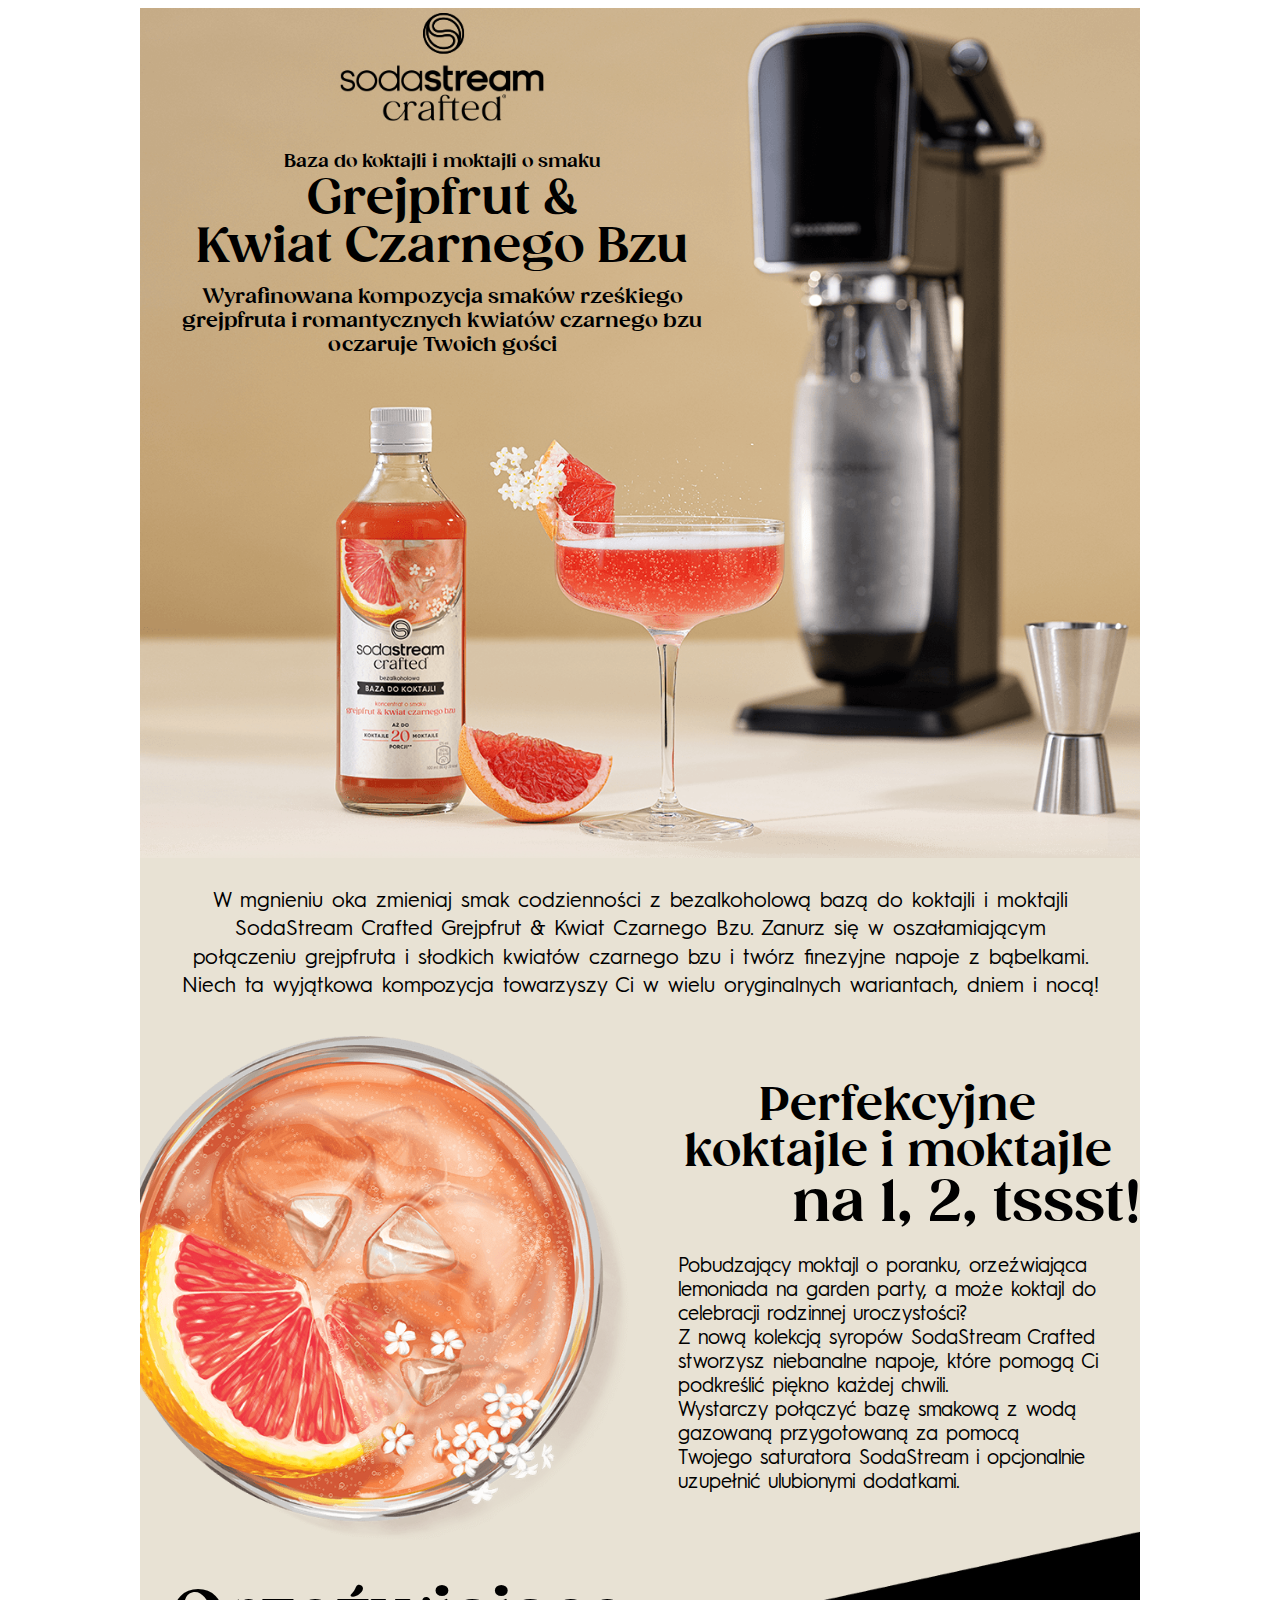
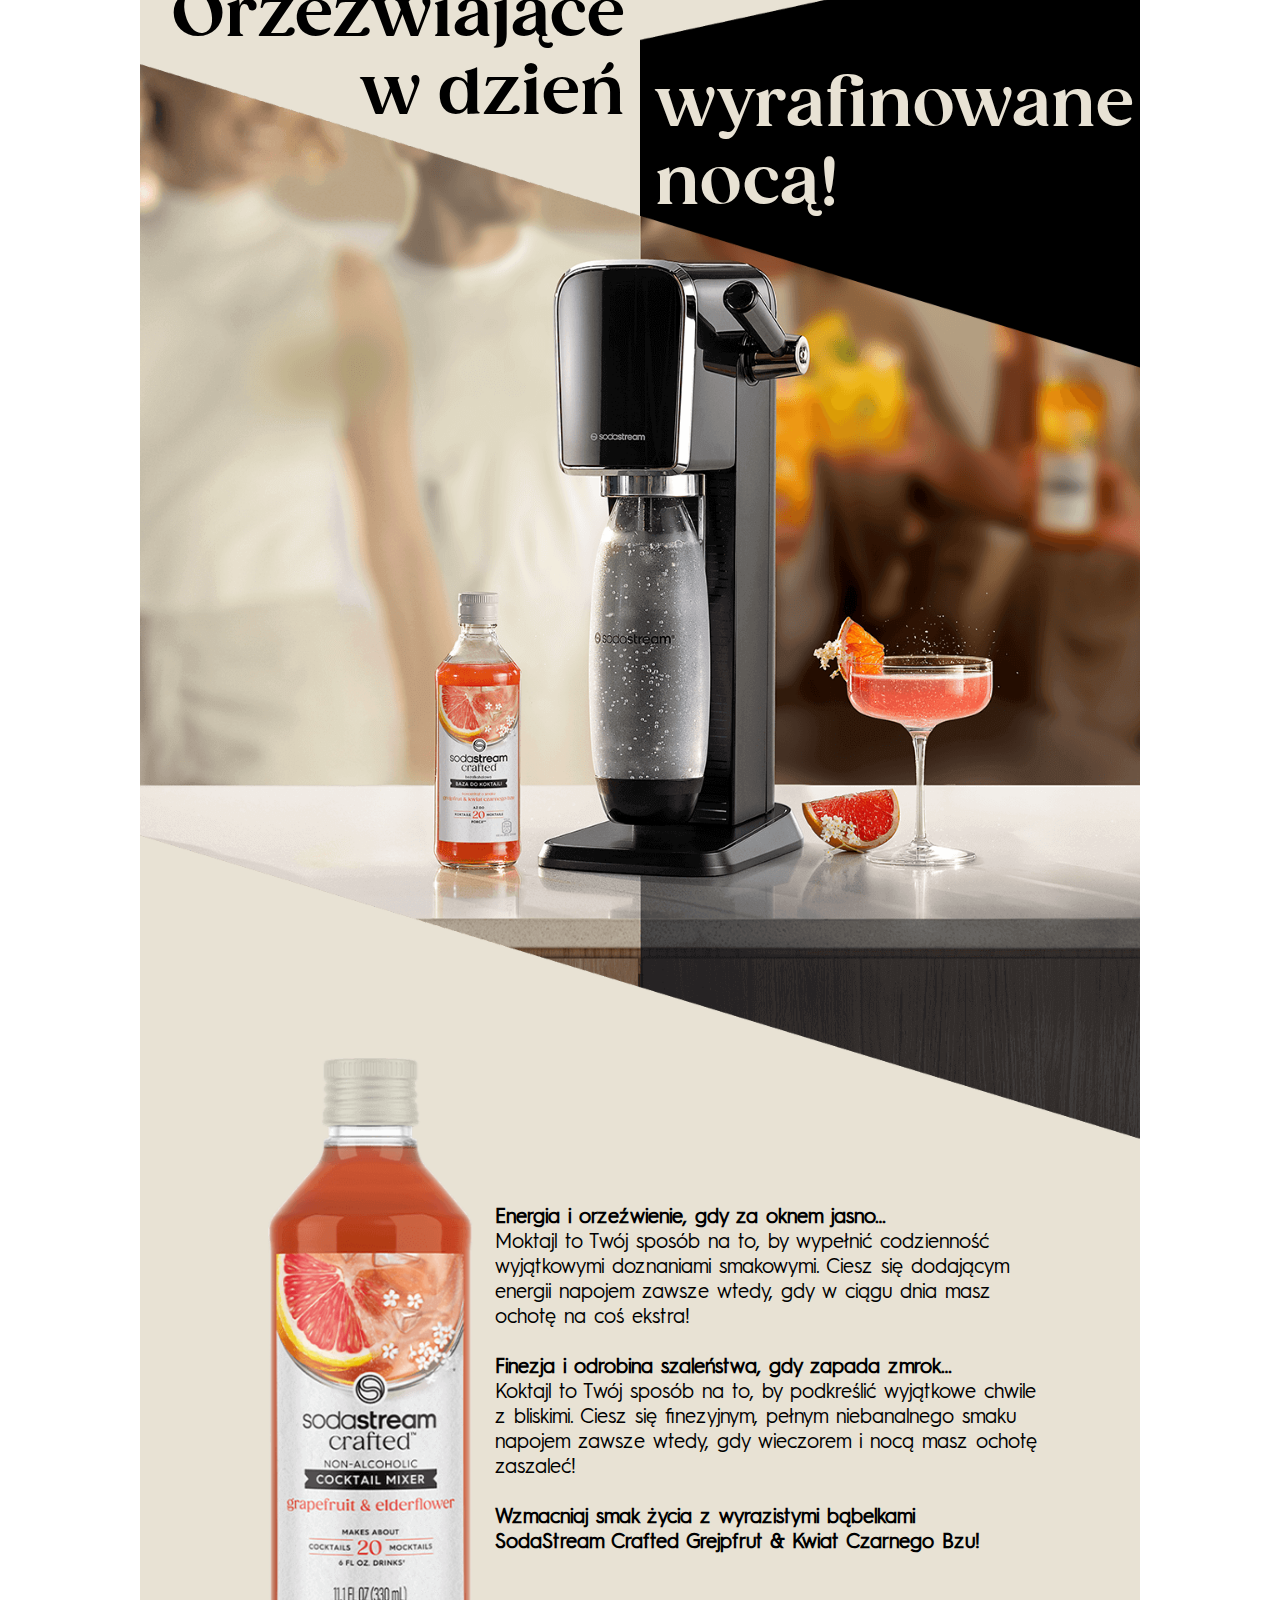
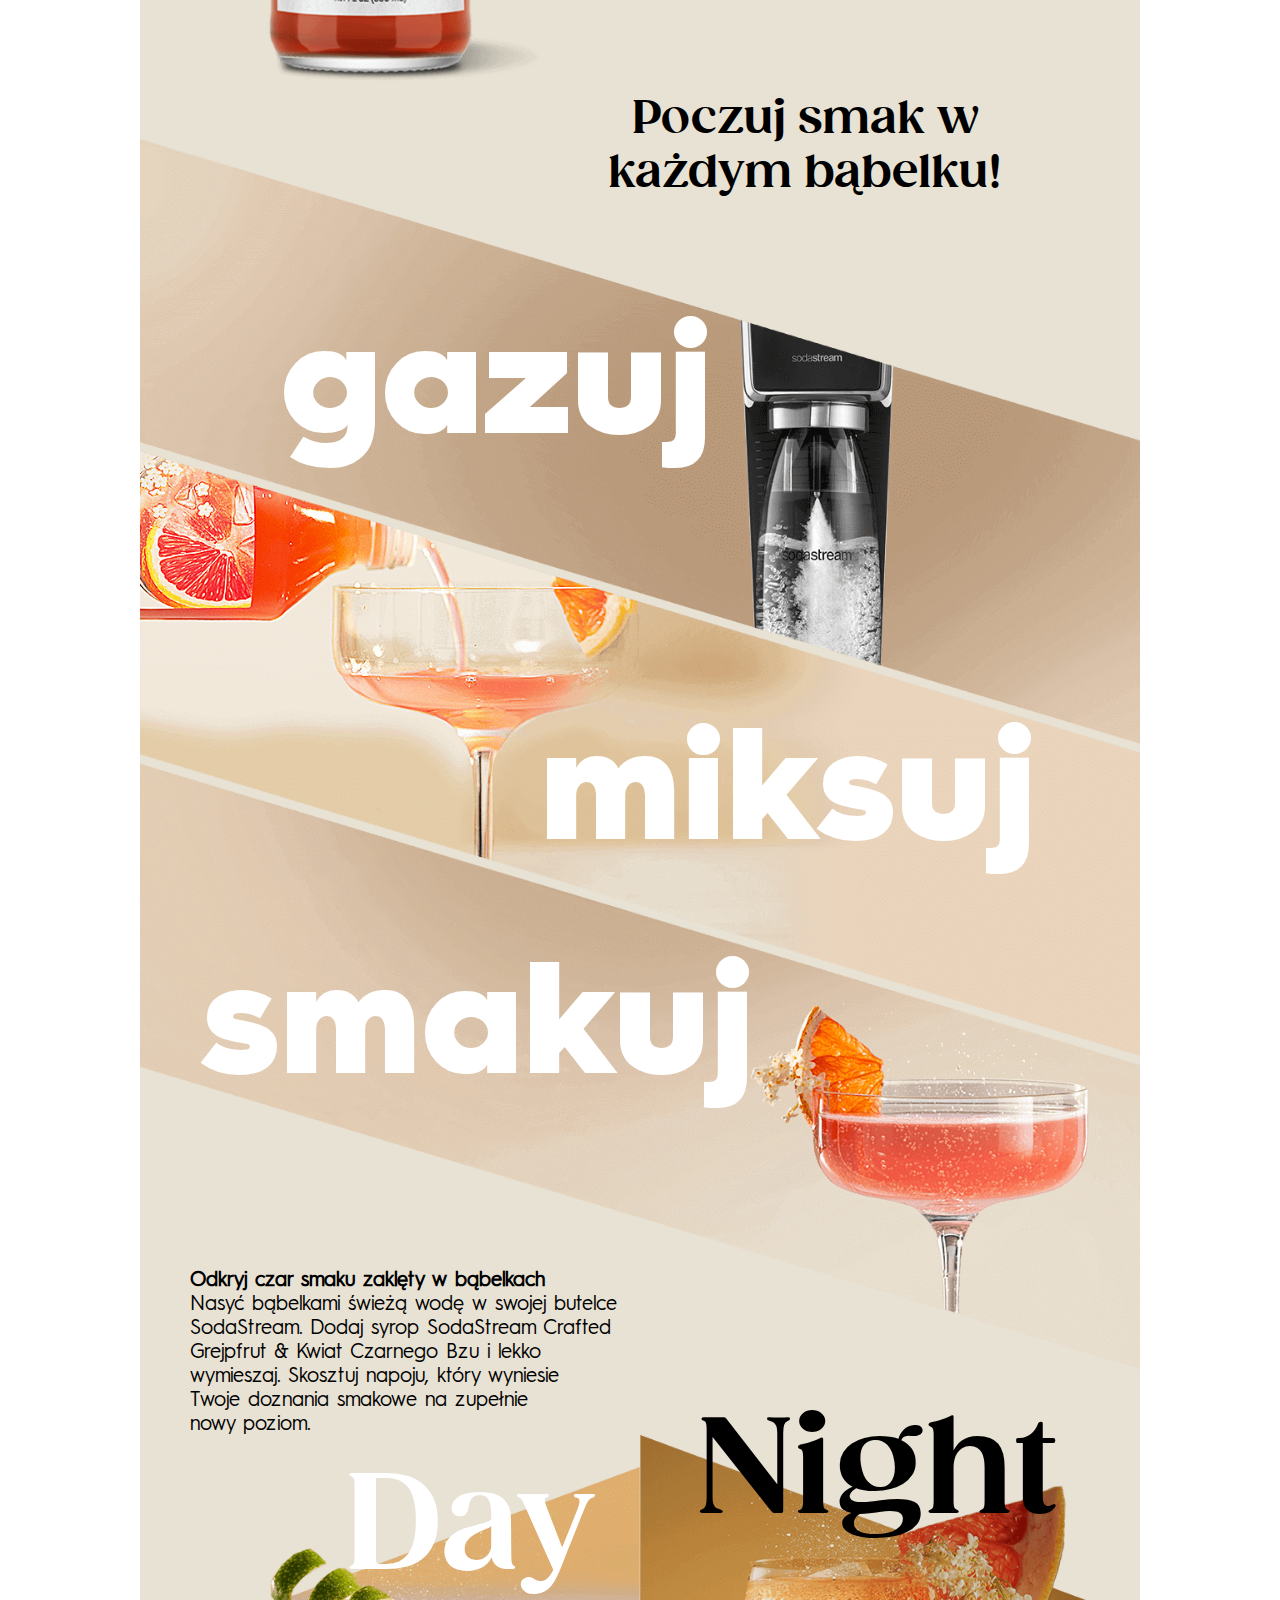
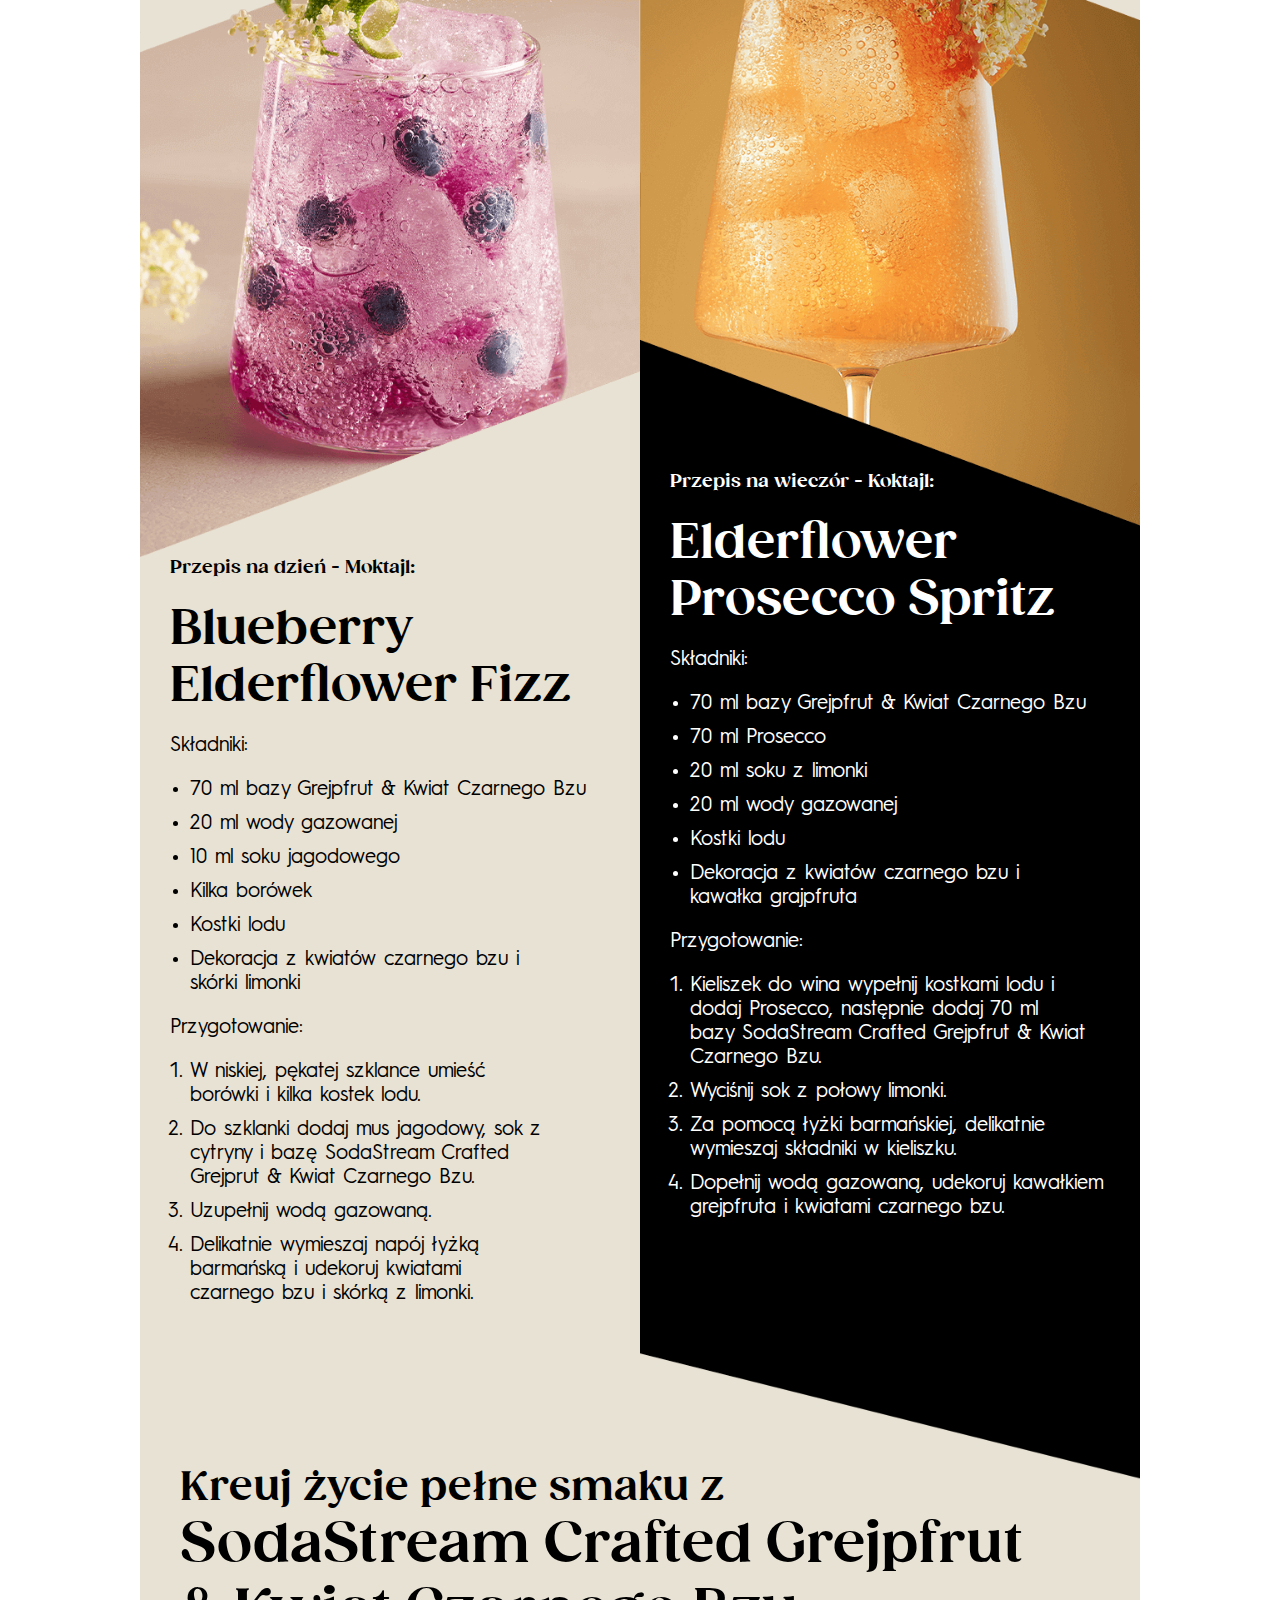
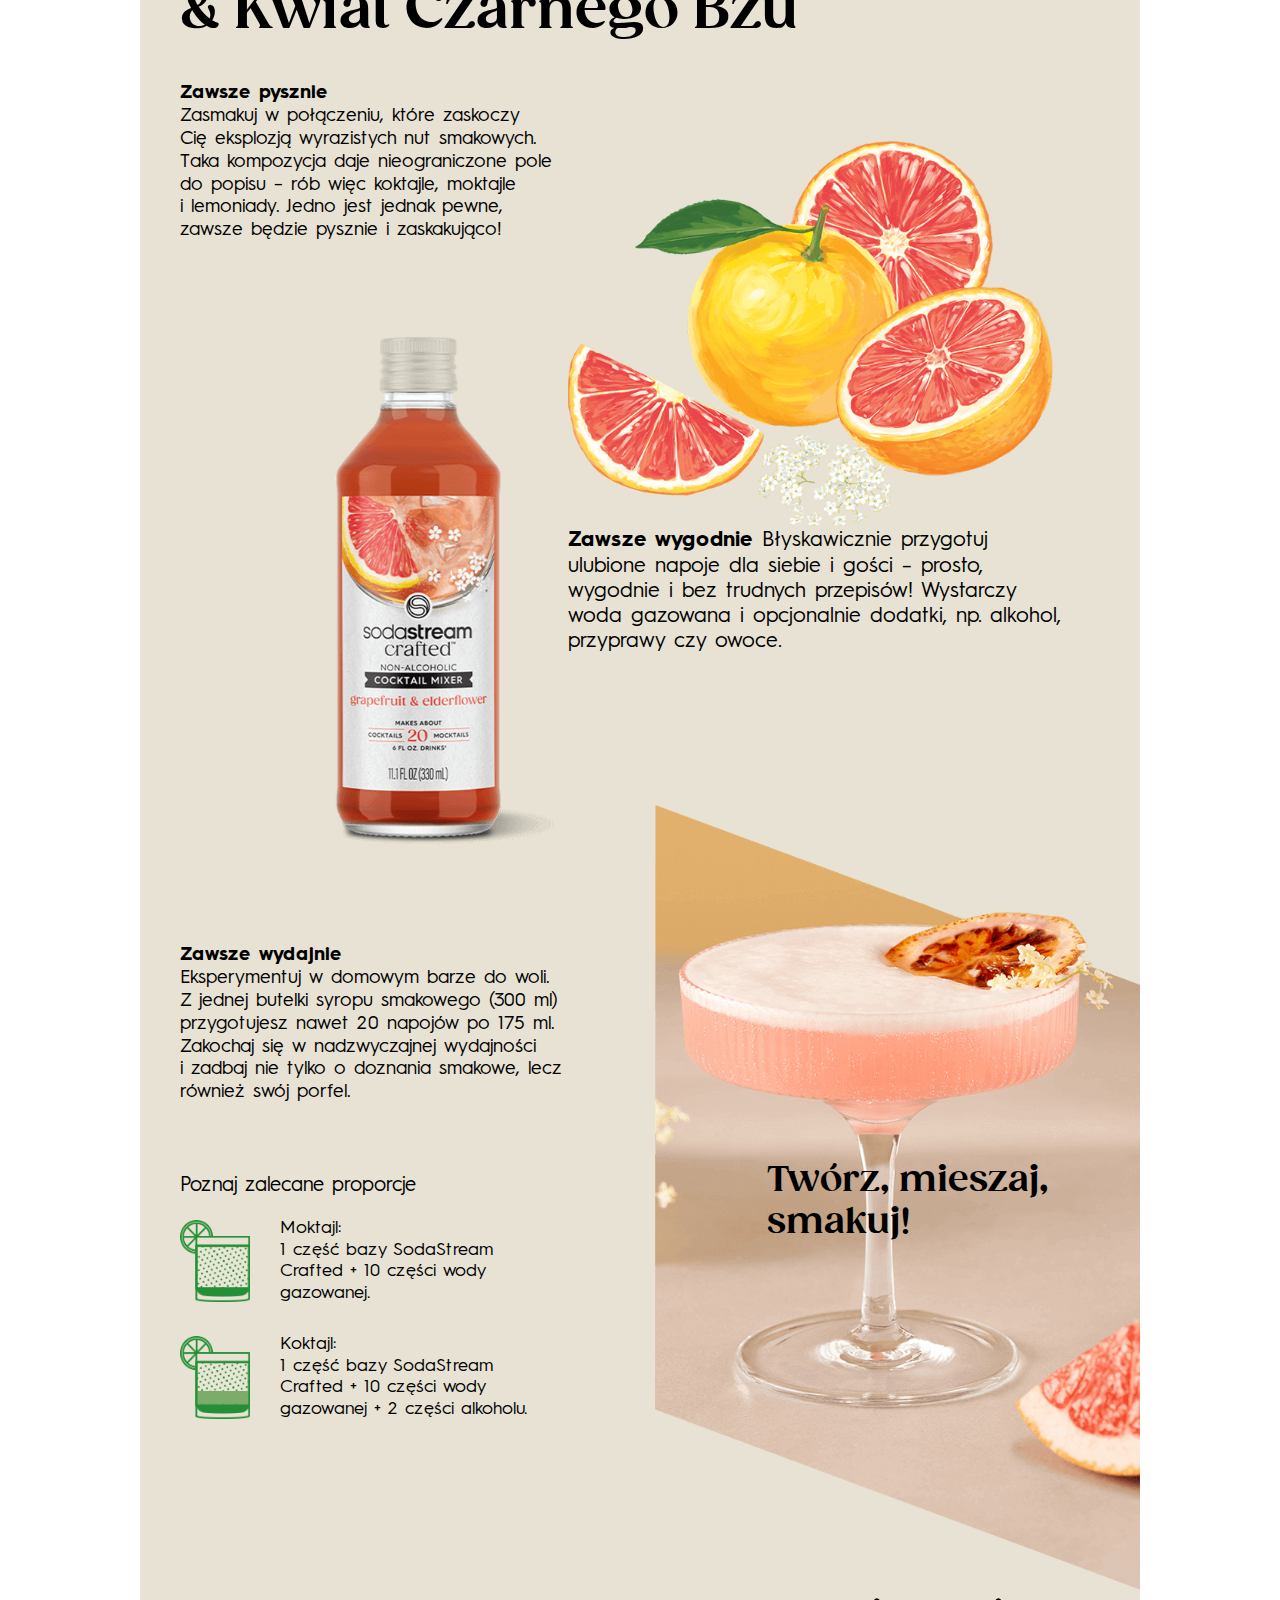
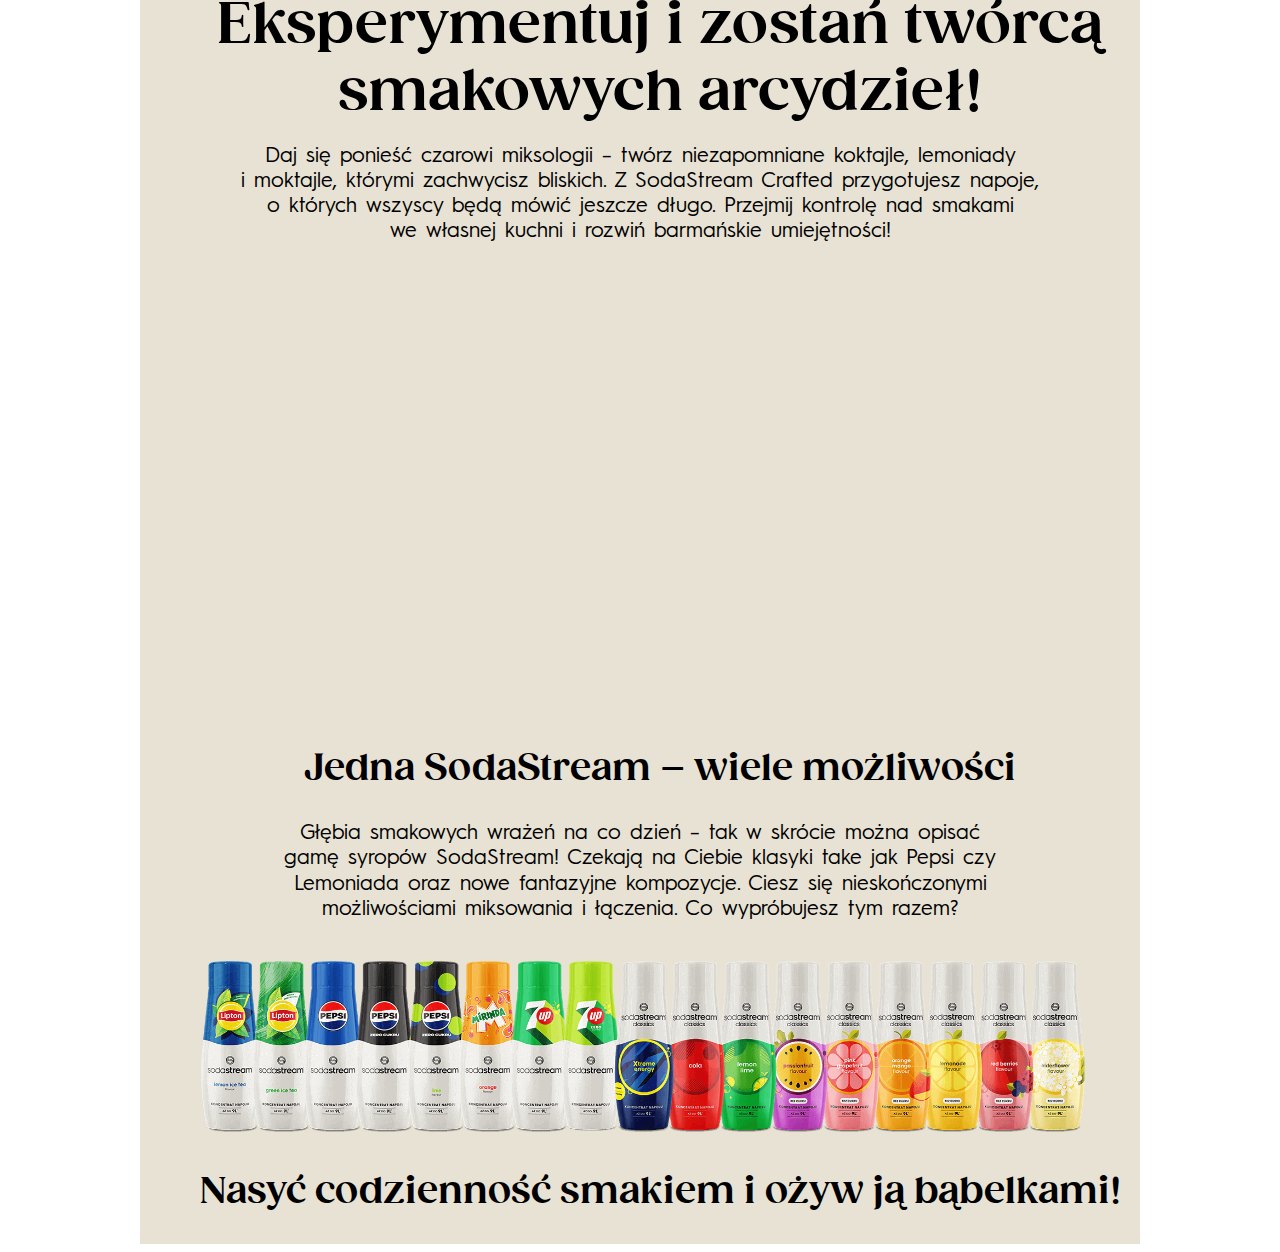
==== 7290113762961/index.html @ b1f94f02 "fix: change margin top for possibilities content" ====
<!DOCTYPE html>
<html lang="pl">

  <head>
    <meta charset="UTF-8">
    <meta name="viewport" content="width=device-width, initial-scale=1.0">
    <title>New Syrup</title>
    <style>
      @import url("https://fonts.googleapis.com/css2?family=Roboto:wght@300;400;700;900&display=swap");
      @font-face {
        font-family: "HurmeGeometricSans3-Bold";
        src: local("HurmeGeometricSans3-Bold"), url("./fonts/HurmeGeometricSans3-Bold.woff2") format("truetype");
      }
      @font-face {
        font-family: "HurmeGeometricSans3-Regular";
        src: local("HurmeGeometricSans3-Regular"), url("./fonts/HurmeGeometricSans3-Regular.woff2") format("truetype");
      }
      @font-face {
        font-family: "HurmeGeometricSans3-Black";
        src: local("HurmeGeometricSans3-Black"), url("./fonts/HurmeGeometricSans3-Black.woff2") format("truetype");
      }
      @font-face {
        font-family: "HurmeGeometricSans3-Light";
        src: local("HurmeGeometricSans3-Light"), url("./fonts/HurmeGeometricSans3-Light.woff2") format("truetype");
      }
      @font-face {
        font-family: "Gazpacho-Bold";
        src: local("Gazpacho-Bold"), url("./fonts/Gazpacho-Bold.woff2") format("truetype");
      }
      @font-face {
        font-family: "Gazpacho-Regular";
        src: local("Gazpacho-Regular"), url("./fonts/Gazpacho-Regular.woff2") format("truetype");
      }
      #es-rc-content.es-rc {
        font-family: "HurmeGeometricSans3-Regular", sans-serif;
        font-size: 16px;
        font-weight: 300;
        line-height: 1.2;
        max-width: 1000px;
        margin: 0 auto;
        padding: 0;
        overflow: hidden;
        color: #000000;
        background: #e8e2d4;
      }
      #es-rc-content.es-rc .es-title {
        margin: 0;
        padding: 0;
        line-height: inherit;
        color: inherit;
        text-align: center;
        margin-bottom: 32px;
        margin-top: 32px;
        font-family: "Gazpacho-Bold";
        font-weight: 700;
        font-size: 36px;
      }
      #es-rc-content.es-rc html,
      #es-rc-content.es-rc body {
        margin: 0;
        padding: 0;
      }
      #es-rc-content.es-rc * {
        box-sizing: border-box;
      }
      #es-rc-content.es-rc p {
        margin: 0;
      }
      #es-rc-content.es-rc h2 {
        margin: 0;
      }
      #es-rc-content.es-rc .es-kv {
        margin: 0;
        padding: 0;
        padding-left: 5px;
        padding-right: 5px;
        position: relative;
      }
      #es-rc-content.es-rc .es-kv__logo {
        position: relative;
        margin: 0 auto;
        padding: 30px 15px;
        max-width: 90%;
      }
      #es-rc-content.es-rc .es-kv__title {
        position: relative;
        margin: 0;
        padding: 0;
        font-family: "Gazpacho-Bold";
        font-weight: 700;
        padding-top: 5px;
        padding-bottom: 15px;
        text-align: center;
        font-size: 35px;
        font-weight: 700;
        line-height: 1;
      }
      #es-rc-content.es-rc .es-kv__title--small {
        font-family: "Gazpacho-Bold";
        font-weight: 700;
        font-size: 14px;
        text-align: center;
      }
      #es-rc-content.es-rc .es-kv__subtitle {
        font-family: "Gazpacho-Bold";
        font-weight: 700;
        text-align: center;
        font-size: 18px;
        padding-bottom: 15px;
      }
      #es-rc-content.es-rc .es-kv__packshot {
        position: relative;
      }
      #es-rc-content.es-rc .es-kv__packshot--photo {
        max-width: 100%;
        display: block;
        margin: 0 auto;
        position: relative;
        z-index: 1;
      }
      #es-rc-content.es-rc .es-kv__img {
        max-width: 60%;
        display: block;
        margin: 0 auto;
      }
      #es-rc-content.es-rc .es-kv__text {
        font-family: "HurmeGeometricSans3-Regular", "Roboto";
        font-weight: 400;
        margin: 0 auto;
        margin-bottom: 30px;
        text-align: center;
        padding: 0 10px;
        font-size: 16px;
      }
      #es-rc-content.es-rc .es-info {
        margin: 0;
        padding: 0;
      }
      #es-rc-content.es-rc .es-info__title {
        position: relative;
        margin: 0;
        padding: 0;
        margin: 0 auto;
        color: #000000;
        padding: 25px;
        text-align: center;
        font-size: 28px;
      }
      #es-rc-content.es-rc .es-info__title--large {
        display: block;
        text-align: right;
        font-size: 32px;
      }
      #es-rc-content.es-rc .es-info__text {
        width: 90%;
        margin: 0;
        padding: 0;
        font-family: "HurmeGeometricSans3-Regular", "Roboto";
        font-weight: 400;
        font-weight: 500;
        color: #000000;
        padding: 0 15px 25px;
        margin: 0 auto;
      }
      #es-rc-content.es-rc .es-info__text b {
        font-family: "HurmeGeometricSans3-Bold", "Roboto";
        font-weight: 700;
      }
      #es-rc-content.es-rc .es-possibilities {
        margin: 30px 0 0;
        padding-top: 75px;
      }
      #es-rc-content.es-rc .es-possibilities__title {
        position: relative;
        margin: 0;
        padding: 0;
        font-family: "Gazpacho-Bold";
        font-weight: 700;
        padding: 15px 15px 0;
        font-size: 20px;
        font-weight: 700;
      }
      #es-rc-content.es-rc .es-possibilities__title--first {
        margin-top: -30px;
        text-align: right;
      }
      #es-rc-content.es-rc .es-possibilities__title--second {
        position: absolute;
        top: 44%;
        left: -10px;
        color: #e8e2d4;
      }
      #es-rc-content.es-rc .es-possibilities__title-container {
        display: flex;
        justify-content: center;
        align-items: center;
        position: relative;
        top: -60px;
      }
      #es-rc-content.es-rc .es-possibilities__title-group {
        position: relative;
        max-width: 50%;
        min-width: 50%;
      }
      #es-rc-content.es-rc .es-possibilities__subtitle {
        margin: 0;
        padding: 0;
        padding-top: 20px;
        padding-right: 10px;
        font-size: 20px;
        font-family: "Gazpacho-Bold";
        font-weight: 700;
        text-align: center;
      }
      #es-rc-content.es-rc .es-possibilities__img {
        max-width: 100%;
        display: block;
        margin: 0 auto;
        margin-top: -103px;
      }
      #es-rc-content.es-rc .es-possibilities__text {
        padding: 15px;
        font-family: "HurmeGeometricSans3-Regular", "Roboto";
        font-weight: 400;
      }
      #es-rc-content.es-rc .es-possibilities__packshot {
        margin: 0 auto;
        display: block;
        max-width: 100%;
        max-width: 60%;
        padding-left: 45px;
      }
      #es-rc-content.es-rc .es-photo__img {
        max-width: 90%;
        display: block;
        margin: 0 auto;
        padding: 5px 5px;
      }
      #es-rc-content.es-rc .es-photo__img {
        margin-left: -1%;
      }
      #es-rc-content.es-rc .es-photo__img--syrups {
        margin: 0 auto;
      }
      #es-rc-content.es-rc .es-triple__title {
        position: relative;
        margin: 0;
        padding: 0;
        font-family: "HurmeGeometricSans3-Bold", "Roboto";
        font-weight: 700;
        padding: 15px 15px 0;
        text-align: center;
        text-transform: uppercase;
        font-size: 36px;
        font-weight: 700;
      }
      #es-rc-content.es-rc .es-triple__text {
        margin: 0;
        padding: 0;
        line-height: inherit;
        color: inherit;
        font-family: inherit;
        font-weight: inherit;
        margin: 0 auto;
        width: 80%;
        font-size: 20px;
        font-family: "HurmeGeometricSans3-Light", sans-serif;
        text-align: center;
        padding: 0 15px 30px;
      }
      #es-rc-content.es-rc .es-triple__wrapper {
        display: flex;
        flex-wrap: wrap;
        align-items: center;
        justify-content: space-around;
      }
      #es-rc-content.es-rc .es-triple__mobile-container {
        position: relative;
      }
      #es-rc-content.es-rc .es-triple__single {
        height: 100%;
        position: relative;
      }
      #es-rc-content.es-rc .es-triple__desc {
        margin: 0;
        padding: 0;
        position: absolute;
        top: 25px;
        left: 0;
        font-family: "HurmeGeometricSans3-Bold", "Roboto";
        font-weight: 700;
        color: #ffffff;
        font-size: 35px;
        text-align: center;
        padding-top: 20px;
      }
      #es-rc-content.es-rc .es-triple__desc--first {
        top: 20%;
        left: 24%;
      }
      #es-rc-content.es-rc .es-triple__desc--second {
        top: 32%;
        left: 41%;
      }
      #es-rc-content.es-rc .es-triple__desc--third {
        top: 21%;
        left: 16%;
      }
      #es-rc-content.es-rc .es-triple__desc-mobile--first, #es-rc-content.es-rc .es-triple__desc-mobile--second, #es-rc-content.es-rc .es-triple__desc-mobile--third {
        position: absolute;
        top: 25px;
        left: 0;
        font-family: "HurmeGeometricSans3-Black", "Roboto";
        font-weight: 800;
        color: #ffffff;
        font-size: 45px;
        text-align: center;
      }
      #es-rc-content.es-rc .es-triple__desc-mobile--first {
        top: 12%;
        left: 23%;
      }
      #es-rc-content.es-rc .es-triple__desc-mobile--second {
        top: 41%;
        left: 37%;
      }
      #es-rc-content.es-rc .es-triple__desc-mobile--third {
        top: 61%;
        left: 16%;
      }
      #es-rc-content.es-rc .es-triple__desktop-container {
        display: none;
      }
      #es-rc-content.es-rc .es-triple__img {
        max-width: 100%;
        display: block;
        margin: 0 auto;
        min-width: 250px;
      }
      #es-rc-content.es-rc .es-recipes__day-night-title {
        margin-bottom: 20px;
        padding-left: 10px;
        padding-right: 10px;
        font-family: "HurmeGeometricSans3-Bold", "Roboto";
        font-weight: 700;
        font-size: 18px;
      }
      #es-rc-content.es-rc .es-recipes__day-night-description {
        padding-left: 10px;
        padding-right: 10px;
        margin-bottom: 30px;
        font-family: "HurmeGeometricSans3-Regular", "Roboto";
        font-weight: 400;
        font-size: 16px;
      }
      #es-rc-content.es-rc .es-recipes__day-night {
        position: relative;
        margin-bottom: 50px;
      }
      #es-rc-content.es-rc .es-recipes__day-night--second {
        margin-bottom: 100px;
      }
      #es-rc-content.es-rc .es-recipes__day-night-label {
        position: absolute;
        margin-top: 30px;
        padding-left: 10px;
        padding-right: 10px;
        font-family: "Gazpacho-Bold";
        font-weight: 700;
        font-size: 60px;
      }
      #es-rc-content.es-rc .es-recipes__day-night-label--first {
        color: #ffffff;
        top: 12%;
        left: 40%;
      }
      #es-rc-content.es-rc .es-recipes__day-night-label--second {
        color: #000000;
        top: -6%;
        left: 0%;
      }
      #es-rc-content.es-rc .es-recipes__img {
        margin: 0 auto;
        display: block;
        max-width: 100%;
      }
      #es-rc-content.es-rc .es-recipes__img--night-desktop {
        display: none;
      }
      #es-rc-content.es-rc .es-recipes__day-night-recipe-content-title {
        margin-bottom: 20px;
        font-family: "Gazpacho-Bold";
        font-weight: 700;
        font-size: 30px;
      }
      #es-rc-content.es-rc .es-recipes__day-night-recipe-content-title--small {
        margin-bottom: 20px;
        font-family: "HurmeGeometricSans3-Regular", "Roboto";
        font-weight: 400;
        font-size: 16px;
      }
      #es-rc-content.es-rc .es-recipes__day-night-recipe-content {
        padding-left: 10px;
        padding-right: 10px;
        z-index: 1;
        font-size: 13px;
      }
      #es-rc-content.es-rc .es-recipes__day-night-recipe-content--dark {
        background-color: black;
        color: white;
        -webkit-clip-path: polygon(0 0%, 100% 14%, 100% 100%, 0 89%);
                clip-path: polygon(0 0%, 100% 14%, 100% 100%, 0 89%);
        padding-top: 30%;
        padding-bottom: 90px;
        margin-top: -38%;
      }
      #es-rc-content.es-rc .es-recipes__day-night-recipe-content-ingredients-list {
        padding-left: 20px;
      }
      #es-rc-content.es-rc .es-recipes__day-night-recipe-content-ingredients-list li {
        margin-bottom: 10px;
      }
      #es-rc-content.es-rc .es-lemonade__title {
        margin-bottom: 10px;
      }
      #es-rc-content.es-rc .es-lemonade__subtitle {
        margin-bottom: 10px;
        font-family: "Gazpacho-Regular";
        font-weight: 400;
        text-align: center;
        font-size: 18px;
      }
      #es-rc-content.es-rc .es-lemonade__image {
        margin: 0 auto;
        display: block;
        max-width: 100%;
      }
      #es-rc-content.es-rc .es-lemonade__image--bottle {
        max-width: 50%;
        margin-bottom: 30px;
        padding-left: 30px;
      }
      #es-rc-content.es-rc .es-lemonade__content {
        padding-top: 30px;
        margin-bottom: 50px;
      }
      #es-rc-content.es-rc .es-lemonade__text {
        font-family: "HurmeGeometricSans3-Regular", "Roboto";
        font-weight: 400;
        margin-bottom: 30px;
        padding-left: 10px;
        padding-right: 10px;
      }
      #es-rc-content.es-rc .es-lemonade__group {
        max-width: 400px;
        padding-left: 10px;
        padding-right: 10px;
      }
      #es-rc-content.es-rc .es-lemonade__group-list {
        max-width: 400px;
      }
      #es-rc-content.es-rc .es-lemonade__group-title {
        max-width: 400px;
        margin-bottom: 10px;
      }
      #es-rc-content.es-rc .es-lemonade__group-list-item {
        display: flex;
        align-items: center;
        justify-content: flex-start;
        gap: 30px;
        margin-bottom: 30px;
      }
      #es-rc-content.es-rc .es-lemonade__group-list-item-description {
        max-width: 60%;
      }
      #es-rc-content.es-rc .es-lemonade__group-list-item-image {
        margin: 0 auto;
        display: block;
        max-width: 100%;
        margin-left: 0;
        margin-right: 0;
        max-width: 70px;
      }
      #es-rc-content.es-rc .es-lemonade__bold {
        font-family: "HurmeGeometricSans3-Bold", "Roboto";
        font-weight: 700;
      }
      #es-rc-content.es-rc .es-lemonade__image-group {
        position: relative;
      }
      #es-rc-content.es-rc .es-lemonade__image-group-text {
        position: absolute;
        top: 43%;
        left: 16%;
        font-family: "Gazpacho-Bold";
        font-weight: 700;
        font-size: 25px;
      }
      #es-rc-content.es-rc .es-video {
        margin: 0 auto 34px;
        width: 95%;
        position: relative;
      }
      #es-rc-content.es-rc .es-video__title {
        margin: 0;
        padding: 0;
        font-size: 30px;
        text-align: center;
        margin-bottom: 20px;
      }
      #es-rc-content.es-rc .es-video__subtitle {
        margin: 0;
        padding: 0;
        font-family: "Gazpacho-Regular";
        font-weight: 400;
        text-align: center;
        margin-bottom: 20px;
        font-size: 18px;
      }
      #es-rc-content.es-rc .es-video__subtitle-second {
        font-family: "Gazpacho-Bold";
        font-weight: 700;
        font-size: 23px;
      }
      #es-rc-content.es-rc .es-video__text {
        font-family: "HurmeGeometricSans3-Regular", "Roboto";
        font-weight: 400;
        text-align: center;
        max-width: 100%;
        margin-bottom: 20px;
      }
      #es-rc-content.es-rc .es-video__container {
        margin: 0 auto;
        width: 100%;
        position: relative;
        padding-bottom: 46.25%;
        height: 0;
      }
      #es-rc-content.es-rc .es-video__iframe {
        border: 0;
        position: absolute;
        top: 0;
        left: 0;
        width: 100%;
        height: 100%;
        z-index: 1;
        max-height: 540px;
      }
      #es-rc-content.es-rc .es-video__img {
        max-width: 100%;
        display: block;
        margin: 0 auto;
        max-width: 200px;
      }
      #es-rc-content.es-rc .es-photo__text {
        font-size: 23px;
      }
      @media screen and (min-width: 400px) {
        #es-rc-content.es-rc .es-possibilities__title-container {
          top: -45px;
        }
      }
      @media screen and (min-width: 500px) {
        #es-rc-content.es-rc .es-recipes__day-night-recipe-content {
          font-size: 16px;
        }
        #es-rc-content.es-rc .es-recipes__day-night {
          margin-bottom: 100px;
        }
        #es-rc-content.es-rc .es-recipes__day-night-group {
          max-width: 395px;
          margin: 0 auto;
          margin-left: 10%;
        }
        #es-rc-content.es-rc .es-recipes__day-night-label--first {
          top: 10%;
          left: 44%;
        }
        #es-rc-content.es-rc .es-recipes__day-night-label--second {
          top: 3%;
          left: 0%;
        }
        #es-rc-content.es-rc .es-possibilities__title-container {
          top: -25px;
        }
        #es-rc-content.es-rc .es-triple__wrapper {
          flex-wrap: nowrap;
        }
        #es-rc-content.es-rc .es-triple__desc-mobile--first, #es-rc-content.es-rc .es-triple__desc-mobile--second, #es-rc-content.es-rc .es-triple__desc-mobile--third {
          font-size: 70px;
        }
        #es-rc-content.es-rc .es-triple__desc-mobile--first {
          top: 12%;
          left: 23%;
        }
        #es-rc-content.es-rc .es-triple__desc-mobile--second {
          top: 41%;
          left: 37%;
        }
        #es-rc-content.es-rc .es-triple__desc-mobile--third {
          top: 61%;
          left: 16%;
        }
        #es-rc-content.es-rc .es-video {
          margin-top: -50px;
        }
        #es-rc-content.es-rc .es-video__img {
          max-width: 300px;
        }
        #es-rc-content.es-rc .es-video__text {
          max-width: 80%;
          margin: 0 auto;
          margin-bottom: 30px;
        }
        #es-rc-content.es-rc .es-lemonade__image-group-text {
          top: 45%;
          left: 20%;
          font-size: 35px;
        }
        #es-rc-content.es-rc .es-photo__img {
          margin-left: -1%;
        }
        #es-rc-content.es-rc .es-photo__img--syrups {
          margin: 0 auto;
        }
      }
      @media screen and (min-width: 600px) {
        #es-rc-content.es-rc .es-title {
          font-size: 46px;
          padding-left: 40px;
        }
        #es-rc-content.es-rc .es-video__subtitle-second {
          font-size: 36px;
        }
        #es-rc-content.es-rc .es-photo__text {
          font-size: 36px;
        }
        #es-rc-content.es-rc .es-recipes {
          display: flex;
        }
        #es-rc-content.es-rc .es-recipes__day-night {
          max-width: 50%;
        }
        #es-rc-content.es-rc .es-recipes__day-night--second {
          padding-top: 190px;
        }
        #es-rc-content.es-rc .es-recipes__day-night-label--second {
          top: 10%;
          left: 0%;
        }
        #es-rc-content.es-rc .es-recipes__day-night-recipe-content--dark {
          top: 47%;
        }
        #es-rc-content.es-rc .es-recipes__day-night-recipe-content {
          padding-left: 10px;
          padding-right: 10px;
          z-index: 1;
          font-size: 13px;
        }
        #es-rc-content.es-rc .es-recipes__day-night-label--first {
          top: 16%;
        }
        #es-rc-content.es-rc .es-possibilities {
          margin: 30px 0 0;
          padding-top: 75px;
        }
        #es-rc-content.es-rc .es-possibilities__packshot {
          padding-left: 0;
        }
        #es-rc-content.es-rc .es-possibilities__title-container {
          top: 10px;
        }
        #es-rc-content.es-rc .es-possibilities__title {
          font-size: 25px;
        }
        #es-rc-content.es-rc .es-possibilities__left, #es-rc-content.es-rc .es-possibilities__right {
          min-width: 50%;
        }
        #es-rc-content.es-rc .es-possibilities__right {
          min-width: 60%;
          margin-left: -50px;
        }
        #es-rc-content.es-rc .es-possibilities__content {
          display: flex;
          align-items: center;
          justify-content: center;
          padding-left: 30px;
          padding-right: 30px;
        }
        #es-rc-content.es-rc .es-possibilities__title {
          font-size: 25px;
        }
        #es-rc-content.es-rc .es-possibilities__title--first, #es-rc-content.es-rc .es-possibilities__title--second {
          font-size: 35px;
        }
        #es-rc-content.es-rc .es-possibilities__title--second {
          left: 0;
        }
        #es-rc-content.es-rc .es-info__container {
          display: flex;
          align-items: center;
          justify-content: center;
        }
        #es-rc-content.es-rc .es-info__left, #es-rc-content.es-rc .es-info__right {
          max-width: 50%;
        }
        #es-rc-content.es-rc .es-lemonade {
          margin-top: -100px;
        }
        #es-rc-content.es-rc .es-lemonade__subtitle {
          font-size: 26px;
        }
        #es-rc-content.es-rc .es-lemonade__image {
          max-width: 50%;
        }
        #es-rc-content.es-rc .es-lemonade__image--bottle {
          max-width: 25%;
          padding-left: 0;
        }
        #es-rc-content.es-rc .es-lemonade__image--coctail {
          max-width: 100%;
        }
      }
      @media screen and (min-width: 700px) {
        #es-rc-content.es-rc .es-triple__desc-mobile--first, #es-rc-content.es-rc .es-triple__desc-mobile--second, #es-rc-content.es-rc .es-triple__desc-mobile--third {
          font-size: 90px;
        }
        #es-rc-content.es-rc .es-triple__desc-mobile--first {
          top: 12%;
          left: 26%;
        }
        #es-rc-content.es-rc .es-triple__desc-mobile--second {
          top: 43%;
          left: 40%;
        }
        #es-rc-content.es-rc .es-triple__desc-mobile--third {
          top: 63%;
          left: 18%;
        }
      }
      @media screen and (min-width: 768px) {
        #es-rc-content.es-rc .es-kv {
          background: url("./images/kv-bg.png") no-repeat center center;
          background-size: cover;
          min-height: 800px;
          padding-bottom: 300px;
        }
        #es-rc-content.es-rc .es-kv__packshot {
          display: none;
        }
        #es-rc-content.es-rc .es-kv__title {
          font-size: 35px;
        }
        #es-rc-content.es-rc .es-kv__packshot {
          position: absolute;
          right: 0;
          top: 30px;
          width: 350px;
        }
        #es-rc-content.es-rc .es-kv__packshot--photo {
          max-width: 100%;
          display: block;
          margin: 0 auto;
          padding: 0;
          position: relative;
          z-index: 1;
        }
        #es-rc-content.es-rc .es-kv__title-group {
          position: absolute;
          max-width: 455px;
          left: 25px;
          top: -3%;
          margin: 0 auto;
          text-align: center;
        }
        #es-rc-content.es-rc .es-kv__text {
          padding-top: 30px;
          padding-bottom: 30px;
          width: 67%;
          margin: 0 auto;
          text-align: center;
          font-size: 17px;
        }
        #es-rc-content.es-rc .es-triple__title {
          font-size: 50px;
        }
        #es-rc-content.es-rc .es-info__titleBig {
          font-size: 50px;
        }
        #es-rc-content.es-rc .es-info__title--large {
          font-size: 42px;
          margin-right: 50px;
        }
        #es-rc-content.es-rc .es-recipes__day-night--first {
          margin-top: -100px;
        }
        #es-rc-content.es-rc .es-recipes__day-night--second {
          padding-top: 66px;
        }
        #es-rc-content.es-rc .es-recipes__day-night-recipe-content-title {
          margin-bottom: 20px;
          font-family: "Gazpacho-Bold";
          font-weight: 700;
          font-size: 35px;
        }
        #es-rc-content.es-rc .es-recipes__day-night-recipe-content-title--small {
          font-size: 16px;
        }
        #es-rc-content.es-rc .es-recipes__day-night-label {
          font-size: 80px;
        }
        #es-rc-content.es-rc .es-recipes__day-night-label--first {
          top: 10%;
        }
        #es-rc-content.es-rc .es-recipes__day-night-label--second {
          top: 2%;
          left: 0%;
        }
        #es-rc-content.es-rc .es-recipes__day-night-recipe-content {
          font-size: 18px;
        }
        #es-rc-content.es-rc .es-lemonade__content {
          display: flex;
          align-items: center;
          justify-content: center;
          padding-left: 30px;
        }
        #es-rc-content.es-rc .es-lemonade__content--1 {
          align-items: flex-start;
        }
        #es-rc-content.es-rc .es-lemonade__content--2 {
          margin-top: -150px;
        }
        #es-rc-content.es-rc .es-lemonade__content--3 {
          margin-top: -150px;
        }
        #es-rc-content.es-rc .es-lemonade__image--grapefruit {
          margin-top: 50px;
        }
        #es-rc-content.es-rc .es-lemonade__image--coctail {
          max-width: 100%;
        }
        #es-rc-content.es-rc .es-lemonade__texts {
          max-width: 50%;
          padding-left: 2%;
        }
        #es-rc-content.es-rc .es-lemonade__text {
          max-width: 46%;
        }
        #es-rc-content.es-rc .es-lemonade__text--second {
          max-width: 63%;
        }
        #es-rc-content.es-rc .es-lemonade__text--third {
          max-width: 76%;
        }
        #es-rc-content.es-rc .es-lemonade__title {
          font-size: 70px;
        }
        #es-rc-content.es-rc .es-lemonade__subtitle {
          font-size: 40px;
        }
      }
      @media screen and (min-width: 825px) {
        #es-rc-content.es-rc .es-recipes__img--night-desktop {
          display: block;
        }
        #es-rc-content.es-rc .es-recipes__img--night-mobile {
          display: none;
        }
        #es-rc-content.es-rc .es-recipes__day-night-recipe-content--dark {
          margin-top: 0;
          position: absolute;
          top: 38%;
          left: 0;
          z-index: 1;
          color: #ffffff;
          background-color: transparent;
          padding-top: 0;
          -webkit-clip-path: none;
                  clip-path: none;
        }
      }
      @media screen and (min-width: 998px) {
        #es-rc-content.es-rc .es-kv__title {
          padding: 15px;
          padding-top: 0;
          font-size: 40px;
        }
        #es-rc-content.es-rc .es-kv__title--small {
          font-size: 18px;
        }
        #es-rc-content.es-rc .es-kv__img {
          max-width: 46%;
        }
        #es-rc-content.es-rc .es-kv__title-group {
          max-width: 455px;
          left: 10%;
          top: -1%;
        }
        #es-rc-content.es-rc .es-kv__packshot {
          position: absolute;
          right: 0;
          top: 30px;
          width: 450px;
        }
        #es-rc-content.es-rc .es-kv__packshot--photo {
          max-width: 100%;
          display: block;
          margin: 0 auto;
          padding: 0;
          position: relative;
          z-index: 1;
        }
        #es-rc-content.es-rc .es-possibilities {
          margin-top: -100px;
        }
        #es-rc-content.es-rc .es-possibilities__title-container {
          top: 43px;
        }
        #es-rc-content.es-rc .es-possibilities__right {
          margin-left: -160px;
          margin-top: 100px;
        }
        #es-rc-content.es-rc .es-possibilities__title {
          font-size: 36px;
        }
        #es-rc-content.es-rc .es-possibilities__title--first, #es-rc-content.es-rc .es-possibilities__title--second {
          font-size: 45px;
        }
        #es-rc-content.es-rc .es-possibilities__title--second {
          top: 44%;
        }
        #es-rc-content.es-rc .es-possibilities .es-possibilities__content {
          margin-top: -50px;
        }
        #es-rc-content.es-rc .es-possibilities .es-possibilities__packshot {
          width: 274px;
          margin-top: -150px;
        }
        #es-rc-content.es-rc .es-possibilities .es-possibilities__text {
          font-size: 20px;
          width: 92%;
          line-height: 1.25;
        }
        #es-rc-content.es-rc .es-possibilities__img {
          margin-top: -150px;
        }
        #es-rc-content.es-rc .es-info__title {
          line-height: 1;
        }
        #es-rc-content.es-rc .es-info__text {
          width: 455px;
          font-size: 20px;
        }
        #es-rc-content.es-rc .es-video__text {
          font-size: 21px;
          max-width: 84%;
        }
        #es-rc-content.es-rc .es-video__text--second {
          max-width: 79%;
        }
        #es-rc-content.es-rc .es-recipes__day-night-title {
          font-size: 20px;
          margin-bottom: 30px;
        }
        #es-rc-content.es-rc .es-recipes__day-night-description {
          font-size: 20px;
        }
        #es-rc-content.es-rc .es-recipes__day-night-group {
          max-width: 464px;
          margin-left: 8%;
        }
        #es-rc-content.es-rc .es-recipes__day-night-recipe-content {
          padding-left: 30px;
          padding-right: 30px;
          font-size: 20px;
        }
        #es-rc-content.es-rc .es-recipes__day-night-label--first {
          top: 8%;
          left: 39%;
        }
        #es-rc-content.es-rc .es-recipes__day-night-label--second {
          top: -0.7%;
          left: 9.4%;
        }
        #es-rc-content.es-rc .es-lemonade__image {
          max-width: 50%;
        }
        #es-rc-content.es-rc .es-lemonade__image--bottle {
          max-width: 23%;
          margin-left: 17%;
        }
        #es-rc-content.es-rc .es-lemonade__image--coctail {
          max-width: 100%;
        }
        #es-rc-content.es-rc .es-lemonade__texts {
          max-width: 50%;
          padding-left: 2%;
        }
        #es-rc-content.es-rc .es-lemonade__image-group-text {
          left: 23%;
        }
        #es-rc-content.es-rc .es-lemonade__text {
          font-size: 19px;
        }
        #es-rc-content.es-rc .es-lemonade__text--first {
          max-width: 54%;
        }
        #es-rc-content.es-rc .es-lemonade__text--third {
          max-width: 83%;
          margin-bottom: 70px;
        }
        #es-rc-content.es-rc .es-lemonade__group-title {
          margin-bottom: 20px;
          font-size: 20px;
        }
        #es-rc-content.es-rc .es-lemonade__group-list-item-description {
          font-size: 18px;
        }
        #es-rc-content.es-rc .es-lemonade__group {
          max-width: 500px;
        }
        #es-rc-content.es-rc .es-lemonade__group-title {
          max-width: 500px;
        }
        #es-rc-content.es-rc .es-lemonade__group-list {
          max-width: 500px;
        }
        #es-rc-content.es-rc .es-lemonade__texts {
          padding-left: 0;
        }
        #es-rc-content.es-rc .es-video__subtitle-second {
          font-size: 36px;
        }
        #es-rc-content.es-rc .es-photo__text {
          font-size: 36px;
        }
        #es-rc-content.es-rc .es-photo__img {
          max-width: 100%;
        }
        #es-rc-content.es-rc .es-photo__img--syrups {
          margin: 0 auto;
        }
        #es-rc-content.es-rc .es-triple {
          margin-top: -60px;
        }
        #es-rc-content.es-rc .es-triple__desc-mobile--first, #es-rc-content.es-rc .es-triple__desc-mobile--second, #es-rc-content.es-rc .es-triple__desc-mobile--third {
          font-size: 160px;
        }
        #es-rc-content.es-rc .es-triple__desc-mobile--first {
          top: 11%;
          left: 14%;
        }
        #es-rc-content.es-rc .es-triple__desc-mobile--second {
          top: 44%;
          left: 40%;
        }
        #es-rc-content.es-rc .es-triple__desc-mobile--third {
          top: 63%;
          left: 6%;
        }
      }
      @media screen and (min-width: 1200px) {
        #es-rc-content.es-rc .es-kv {
          height: 100%;
          min-height: 850px;
        }
        #es-rc-content.es-rc .es-kv__title-group {
          max-width: 524px;
          left: 4%;
          top: -3%;
        }
        #es-rc-content.es-rc .es-kv__title {
          font-size: 48px;
        }
        #es-rc-content.es-rc .es-kv__subtitle {
          font-size: 20px;
        }
        #es-rc-content.es-rc .es-kv__text {
          font-size: 20px;
          width: 94%;
          font-size: 21px;
          line-height: 1.35;
        }
        #es-rc-content.es-rc .es-title {
          font-size: 56px;
        }
        #es-rc-content.es-rc .es-video__subtitle-second {
          font-size: 36px;
        }
        #es-rc-content.es-rc .es-photo__text {
          font-size: 36px;
        }
        #es-rc-content.es-rc .es-photo__img {
          max-width: 100%;
        }
        #es-rc-content.es-rc .es-photo__img--syrups {
          margin: 0 auto;
          max-width: 90%;
        }
        #es-rc-content.es-rc .es-video__subtitle {
          font-size: 30px;
        }
        #es-rc-content.es-rc .es-lemonade__title {
          font-size: 40px;
          text-align: left;
        }
        #es-rc-content.es-rc .es-lemonade__title--second {
          font-size: 55px;
        }
        #es-rc-content.es-rc .es-info__title {
          font-size: 46px;
        }
        #es-rc-content.es-rc .es-info__title--large {
          font-size: 57px;
          margin-right: -27px;
        }
        #es-rc-content.es-rc .es-possibilities__title {
          font-size: 65px;
        }
        #es-rc-content.es-rc .es-possibilities__title--first {
          margin-top: -10px;
        }
        #es-rc-content.es-rc .es-possibilities__title--small {
          max-width: 700px;
          font-size: 36px;
        }
        #es-rc-content.es-rc .es-possibilities__subtitle {
          margin-top: 100px;
          margin-left: auto;
          margin-right: 50px;
          max-width: 500px;
          font-size: 45px;
        }
        #es-rc-content.es-rc .es-possibilities__title-container {
          top: 50px;
        }
        #es-rc-content.es-rc .es-recipes__day-night-label {
          font-size: 132px;
        }
        #es-rc-content.es-rc .es-recipes__day-night-recipe-content--dark {
          position: absolute;
          top: 41%;
        }
        #es-rc-content.es-rc .es-recipes__day-night-recipe-content-title {
          font-size: 48px;
        }
        #es-rc-content.es-rc .es-recipes__day-night-recipe-content-title--small {
          font-size: 18px;
        }
        #es-rc-content.es-rc .es-lemonade {
          margin-top: -150px;
        }
        #es-rc-content.es-rc .es-lemonade__content--2 {
          margin-top: -270px;
        }
        #es-rc-content.es-rc .es-lemonade__content--3 {
          margin-top: -150px;
        }
        #es-rc-content.es-rc .es-lemonade__text--second {
          font-size: 21px;
          max-width: 53%;
          margin-right: 7%;
        }
        #es-rc-content.es-rc .es-lemonade__image--grapefruit {
          margin-top: 6%;
          margin-right: 9%;
        }
        #es-rc-content.es-rc .es-triple__desc-mobile--first, #es-rc-content.es-rc .es-triple__desc-mobile--second, #es-rc-content.es-rc .es-triple__desc-mobile--third {
          font-size: 160px;
        }
      }
      @media screen and (min-width: 1400px) {
        #es-rc-content.es-rc .es-lemonade__subtitle {
          font-size: 55px;
        }
        #es-rc-content.es-rc .es-lemonade__group-list-item {
          gap: 46px;
        }
        #es-rc-content.es-rc .es-lemonade__image-group-text {
          left: 16%;
          font-size: 45px;
          top: 43%;
        }
        #es-rc-content.es-rc .es-video {
          margin-top: -120px;
        }
      }
      @keyframes slidedown {
        from {
          opacity: 0;
          transform: translateY(-32px);
        }
        to {
          opacity: 1;
          transform: translateY(0);
        }
      }
      @keyframes slideright {
        from {
          opacity: 0.3;
          transform: translateX(-100px);
        }
        to {
          opacity: 1;
          transform: translateX(0);
        }
      }
      @keyframes slideleft {
        from {
          opacity: 0.3;
          transform: translateX(100px);
        }
        to {
          opacity: 1;
          transform: translateX(0);
        }
      }
    </style>
  </head>

  <body>
    <div class="es-rc"
         id="es-rc-content">
      <div class="es-kv">
        <div class="es-kv__packshot">
          <img class="es-kv__packshot--photo"
               src="./images/packshot.png"
               alt="Sodastream Crafted opakowanie">
        </div>

        <div class="es-kv__title-group">
          <div class="es-kv__logo">
            <img class="es-kv__img"
                 src="./images/logo.png"
                 alt="logotyp Sodastream">
          </div>
          <div class="es-kv__title--small">Baza do koktajli i moktajli o smaku</div>
          <h2 class="es-kv__title">Grejpfrut & Kwiat&nbsp;Czarnego Bzu</h2>
          <p class="es-kv__subtitle">
            Wyrafinowana kompozycja smaków rześkiego grejpfruta i&nbsp;romantycznych kwiatów czarnego bzu oczaruje
            Twoich
            gości
          </p>
        </div>
      </div>

      <div class="es-info">
        <p class="es-kv__text">
          W mgnieniu oka zmieniaj smak codzienności z bezalkoholową bazą do koktajli i moktajli SodaStream Crafted
          Grejpfrut &
          Kwiat Czarnego Bzu. Zanurz się w oszałamiającym połączeniu grejpfruta i słodkich kwiatów czarnego bzu i twórz
          finezyjne
          napoje z bąbelkami.
          Niech&nbsp;ta&nbsp;wyjątkowa kompozycja towarzyszy Ci w wielu oryginalnych wariantach, dniem i nocą!
        </p>
        <div class="es-info__container">
          <div class="es-info__left">
            <img class="es-photo__img"
                 src="./images/photo.png"
                 alt="Kubek z Sodastream">
          </div>
          <div class="es-info__right">
            <h2 class="es-info__title es-title">
              Perfekcyjne
              koktajle i moktajle
              <span class="es-info__title--large">na 1, 2, tssst!</span>
            </h2>
            <p class="es-info__text">
              Pobudzający moktajl o poranku, orzeźwiająca lemoniada na garden party, a może koktajl do celebracji
              rodzinnej
              uroczystości?
              Z&nbsp;nową&nbsp;kolekcją syropów SodaStream Crafted stworzysz niebanalne napoje, które pomogą Ci
              podkreślić piękno
              każdej chwili.
              Wystarczy&nbsp;połączyć bazę smakową z wodą gazowaną przygotowaną za pomocą Twojego&nbsp;saturatora
              SodaStream
              i
              opcjonalnie
              uzupełnić ulubionymi dodatkami.
            </p>
          </div>
        </div>
      </div>

      <div class="es-possibilities">
        <div class="es-possibilities__title-container">
          <div class="es-possibilities__title-group">
            <h2 class="es-possibilities__title es-possibilities__title--first">
              Orzeźwiające w dzień
            </h2>
          </div>

          <div class="es-possibilities__title-group">
            <h2 class="es-possibilities__title es-possibilities__title--second">
              wyrafinowane nocą!
            </h2>
          </div>
        </div>
        <img class="es-possibilities__img"
             src="./images/possibilities.png"
             alt="Sodastream Orzeźwiające w dzień i wyrafinowane nocą">
        <div class="es-possibilities__content">
          <div class="es-possibilities__left">
            <img class="es-possibilities__packshot"
                 src="./images/possibilities-bottle.png"
                 alt="Butelka Sodastream">
          </div>
          <div class="es-possibilities__right">
            <p class="es-possibilities__text">
              <b>Energia i orzeźwienie, gdy za oknem jasno…</b><br>
              Moktajl to Twój sposób na to, by wypełnić codzienność wyjątkowymi doznaniami smakowymi. Ciesz się
              dodającym energii
              napojem zawsze wtedy, gdy w ciągu dnia masz ochotę na coś ekstra!
              <br><br>
              <b>Finezja i odrobina szaleństwa, gdy zapada zmrok…</b><br>
              Koktajl to Twój sposób na to, by podkreślić wyjątkowe
              chwile z bliskimi. Ciesz się finezyjnym, pełnym niebanalnego smaku napojem zawsze wtedy, gdy wieczorem i
              nocą masz
              ochotę zaszaleć!
              <br><br>
              <b>Wzmacniaj smak życia z wyrazistymi bąbelkami SodaStream&nbsp;Crafted Grejpfrut & Kwiat Czarnego
                Bzu!</b>
            </p>
            <p class="es-possibilities__subtitle">Poczuj smak
              w każdym bąbelku!</p>
          </div>
        </div>
      </div>

      <div class="es-day-night"></div>

      <div class="es-triple">
        <div class="es-triple__wrapper">
          <div class="es-triple__mobile-container">
            <img class="es-triple__img"
                 src="./images/triple-mobile.png"
                 alt="Gazuj, Miksuj i Smakuj">
            <p class="es-triple__desc es-triple__desc-mobile--first">gazuj</p>
            <p class="es-triple__desc es-triple__desc-mobile--second">miksuj</p>
            <p class="es-triple__desc es-triple__desc-mobile--third">smakuj</p>
          </div>
        </div>
      </div>

      <div class="es-recipes">
        <div class="es-recipes__day-night es-recipes__day-night--first">
          <div class="es-recipes__day-night-group">
            <p class="es-recipes__day-night-description">
              <b>Odkryj czar smaku zaklęty w bąbelkach</b><br>
              Nasyć bąbelkami świeżą wodę w swojej butelce SodaStream. Dodaj syrop SodaStream Crafted Grejpfrut & Kwiat
              Czarnego Bzu i
              lekko wymieszaj. Skosztuj napoju, który wyniesie
              Twoje&nbsp;doznania smakowe na zupełnie
              nowy&nbsp;poziom.
            </p>
          </div>
          <p class="es-recipes__day-night-label es-recipes__day-night-label--first">
            Day
          </p>
          <img class="es-recipes__img"
               src="./images/day.png"
               alt="Moktajl Day">
          <div class="es-recipes__day-night-recipe-content es-recipes__day-night-recipe-content--first">
            <p class="es-recipes__day-night-recipe-content-title es-recipes__day-night-recipe-content-title--small">
              Przepis na dzień - Moktajl:
            </p>
            <p class="es-recipes__day-night-recipe-content-title">
              Blueberry Elderflower Fizz
            </p>
            <p><b>Składniki:</b></p>
            <ul class="es-recipes__day-night-recipe-content-ingredients-list">
              <li>70 ml bazy Grejpfrut & Kwiat Czarnego&nbsp;Bzu</li>
              <li>20 ml wody gazowanej </li>
              <li>10 ml soku jagodowego</li>
              <li>Kilka borówek</li>
              <li>Kostki lodu</li>
              <li>Dekoracja z kwiatów czarnego bzu i skórki&nbsp;limonki</li>
            </ul>

            <p><b>Przygotowanie:</b></p>
            <ol class="es-recipes__day-night-recipe-content-ingredients-list">
              <li>
                W niskiej, pękatej szklance umieść borówki&nbsp;i&nbsp;kilka kostek lodu.
              </li>
              <li>
                Do szklanki dodaj mus jagodowy, sok z cytryny i bazę SodaStream Crafted Grejprut&nbsp;&&nbsp;Kwiat
                Czarnego Bzu.
              </li>
              <li>Uzupełnij wodą gazowaną.
              </li>
              <li>
                Delikatnie wymieszaj napój łyżką barmańską&nbsp;i&nbsp;udekoruj kwiatami
                czarnego&nbsp;bzu&nbsp;i&nbsp;skórką z
                limonki.
              </li>
            </ol>
          </div>
        </div>
        <div class="es-recipes__day-night es-recipes__day-night--second">
          <p class="es-recipes__day-night-label es-recipes__day-night-label--second">
            Night
          </p>
          <img class="es-recipes__img es-recipes__img--night es-recipes__img--night-mobile"
               src="./images/night-m.png"
               alt="Koktajl Night">
          <img class="es-recipes__img es-recipes__img--night es-recipes__img--night-desktop"
               src="./images/night.png"
               alt="Koktajl Night" />
          <div class="es-recipes__day-night-recipe-content es-recipes__day-night-recipe-content--dark">
            <p class="es-recipes__day-night-recipe-content-title es-recipes__day-night-recipe-content-title--small">
              Przepis na wieczór - Koktajl:
            </p>
            <p class="es-recipes__day-night-recipe-content-title">
              Elderflower Prosecco Spritz
            </p>
            <p><b>Składniki:</b></p>
            <ul class="es-recipes__day-night-recipe-content-ingredients-list">
              <li>70 ml bazy Grejpfrut & Kwiat Czarnego&nbsp;Bzu</li>
              <li>70 ml Prosecco</li>
              <li>20 ml soku z limonki</li>
              <li>20 ml wody gazowanej</li>
              <li>Kostki lodu</li>
              <li>Dekoracja z kwiatów czarnego bzu i kawałka&nbsp;grajpfruta</li>
            </ul>

            <p><b>Przygotowanie:</b></p>
            <ol class="es-recipes__day-night-recipe-content-ingredients-list">
              <li>
                Kieliszek do wina wypełnij kostkami lodu i dodaj Prosecco, następnie dodaj 70 ml bazy&nbsp;SodaStream
                Crafted
                Grejpfrut &
                Kwiat Czarnego Bzu.
              </li>
              <li>
                Wyciśnij sok z połowy limonki.
              </li>
              <li>Za pomocą łyżki barmańskiej, delikatnie wymieszaj składniki w kieliszku.</li>
              <li>
                Dopełnij wodą gazowaną, udekoruj kawałkiem grejpfruta i kwiatami czarnego bzu.
              </li>
            </ol>
          </div>
        </div>
      </div>

      <div class="es-lemonade">
        <div class="es-lemonade__title-group">
          <h2 class="es-lemonade__title es-title">
            Kreuj życie pełne smaku z<br>
            <span class="es-lemonade__title--second">SodaStream Crafted Grejpfrut &&nbsp;Kwiat Czarnego Bzu</span>
          </h2>
        </div>
        <div class="es-lemonade__content es-lemonade__content--1">
          <p class="es-lemonade__text es-lemonade__text--first">
            <b class="es-lemonade__bold">Zawsze pysznie</b><br>

            Zasmakuj w połączeniu, które zaskoczy
            Cię&nbsp;eksplozją wyrazistych nut smakowych.
            Taka kompozycja daje nieograniczone pole do popisu – rób więc koktajle, moktajle
            i&nbsp;lemoniady. Jedno jest jednak pewne,
            zawsze będzie pysznie i zaskakująco!
          </p>
          <img class="es-lemonade__image es-lemonade__image--grapefruit"
               src="./images/content-1.png"
               alt="Obrazek Grejpfrut">
        </div>

        <div class="es-lemonade__content es-lemonade__content--2">
          <img class="es-lemonade__image es-lemonade__image--bottle"
               src="./images/content-2.png"
               alt="Opakowanie Sodastream">

          <p class="es-lemonade__text es-lemonade__text--second">
            <b class="es-lemonade__bold">Zawsze wygodnie</b>

            Błyskawicznie przygotuj ulubione napoje dla siebie
            i gości – prosto, wygodnie i bez trudnych przepisów! Wystarczy woda gazowana i opcjonalnie dodatki,
            np. alkohol, przyprawy czy owoce.
          </p>
        </div>

        <div class="es-lemonade__content es-lemonade__content--3">
          <div class="es-lemonade__texts">
            <p class="es-lemonade__text es-lemonade__text--third">
              <b class="es-lemonade__bold">Zawsze wydajnie</b><br>

              Eksperymentuj w domowym barze do woli.
              Z jednej butelki syropu smakowego (300 ml) przygotujesz nawet 20 napojów po 175 ml. Zakochaj się w
              nadzwyczajnej
              wydajności
              i&nbsp;zadbaj nie tylko o doznania smakowe,
              lecz również swój porfel.
            </p>
            <div class="es-lemonade__group">
              <p class="es-lemonade__group-title">
                Poznaj zalecane proporcje
              </p>
              <div class="es-lemonade__group-list">
                <div class="es-lemonade__group-list-item">
                  <img class="es-lemonade__group-list-item-image"
                       src="./images/coctail-1.png"
                       alt="Ikona Moktajl">
                  <p class="es-lemonade__group-list-item-description">
                    <b>Moktajl:</b><br>
                    1 część bazy SodaStream Crafted
                    + 10 części wody gazowanej.
                  </p>
                </div>
                <div class="es-lemonade__group-list-item">
                  <img class="es-lemonade__group-list-item-image"
                       src="./images/coctail-2.png"
                       alt="Ikona Koktajl">
                  <p class="es-lemonade__group-list-item-description">
                    <b>Koktajl:</b><br>
                    1 część bazy SodaStream Crafted
                    +&nbsp;10&nbsp;części&nbsp;wody gazowanej
                    +&nbsp;2&nbsp;części alkoholu.
                  </p>
                </div>
              </div>
            </div>
          </div>
          <div class="es-lemonade__image-group">
            <p class="es-lemonade__image-group-text">
              Twórz, mieszaj,
              smakuj!
            </p>
            <img class="es-lemonade__image es-lemonade__image--coctail"
                 src="./images/content-3.png"
                 alt="Koktajl">
          </div>
        </div>
      </div>

      <div class="es-video">
        <h2 class="es-video__title es-title">Eksperymentuj i zostań twórcą smakowych arcydzieł!</h2>
        <p class="es-video__text">
          Daj się ponieść czarowi miksologii – twórz niezapomniane koktajle, lemoniady
          i&nbsp;moktajle, którymi zachwycisz bliskich. Z SodaStream Crafted przygotujesz napoje,
          o których wszyscy będą mówić jeszcze długo. Przejmij kontrolę nad smakami
          we&nbsp;własnej kuchni i rozwiń barmańskie umiejętności!
        </p>
        <div class="es-video__container">
          <iframe class="es-video__iframe"
                  title="preference video"
                  width="100%"
                  height="auto"
                  src="https://www.youtube.com/embed/z3WwDPfdXQY"
                  allow="accelerometer; encrypted-media; gyroscope; picture-in-picture"
                  allowfullscreen></iframe>
        </div>
        <h2 class="es-video__subtitle-second es-title">
          Jedna SodaStream&nbsp;– wiele&nbsp;możliwości
        </h2>
        <p class="es-video__text es-video__text--second">
          Głębia smakowych wrażeń na co dzień – tak w skrócie można opisać
          gamę&nbsp;syropów SodaStream! Czekają na Ciebie klasyki take jak Pepsi czy Lemoniada
          oraz nowe fantazyjne kompozycje. Ciesz się nieskończonymi
          możliwościami&nbsp;miksowania i łączenia. Co wypróbujesz tym razem?
        </p>
      </div>

      <div class="es-photo">
        <img class="es-photo__img es-photo__img--syrups"
             src="./images/products.png"
             alt="Lista syropów Sodastream">
        <p class="es-photo__text es-title">
          Nasyć codzienność smakiem i ożyw ją bąbelkami!
        </p>
      </div>
    </div>
  </body>

</html>
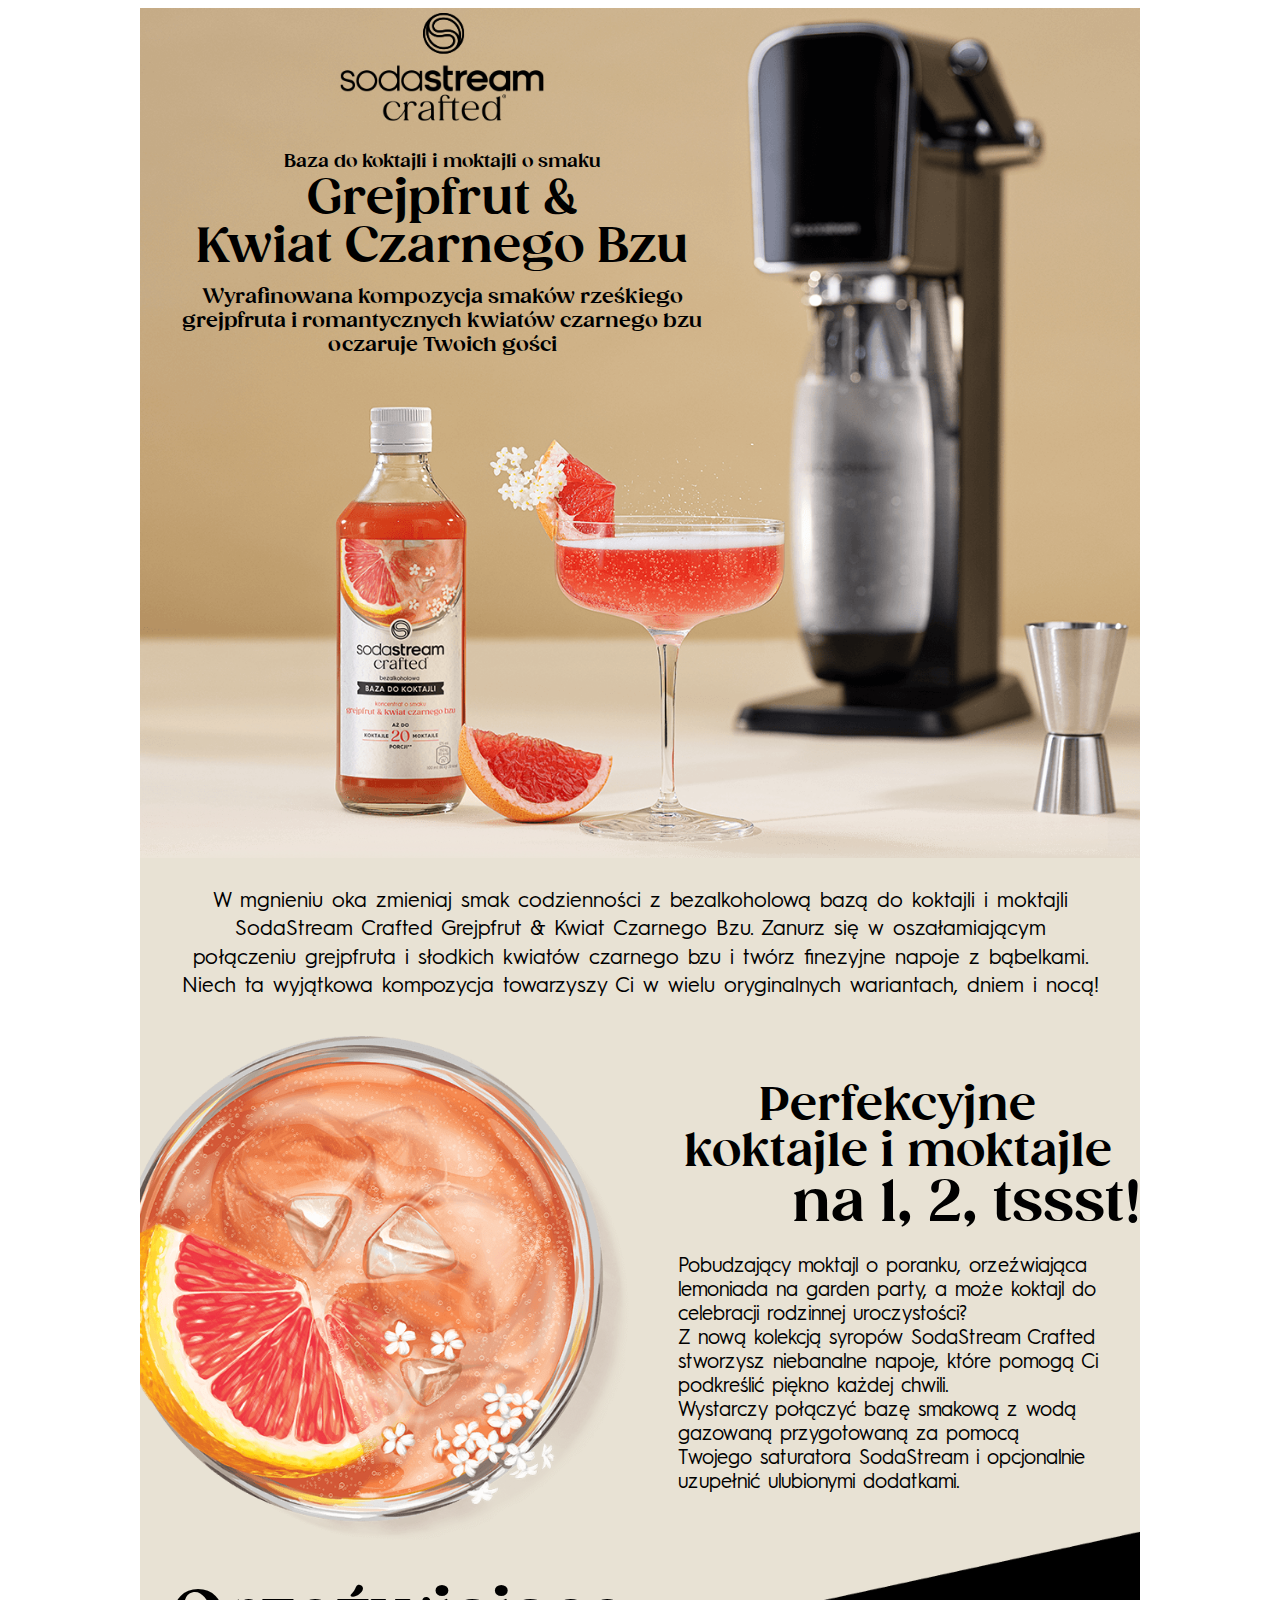
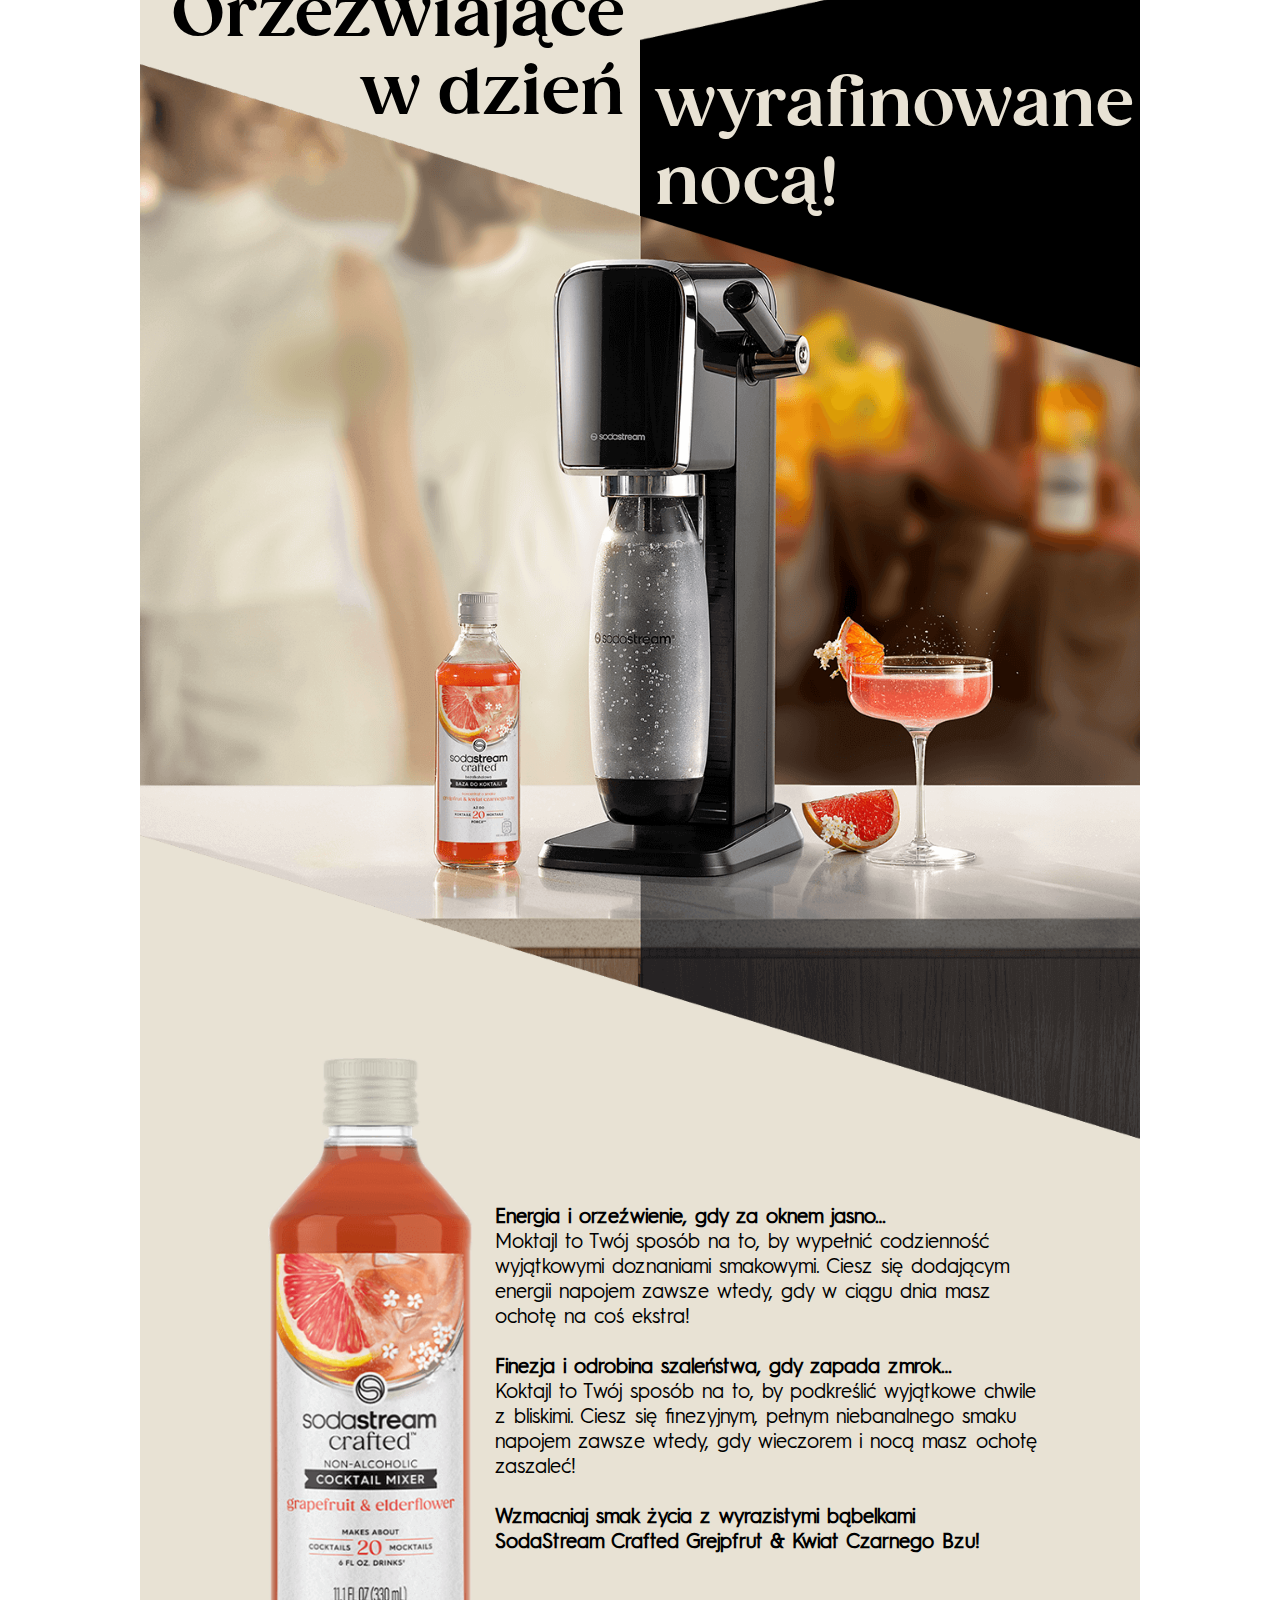
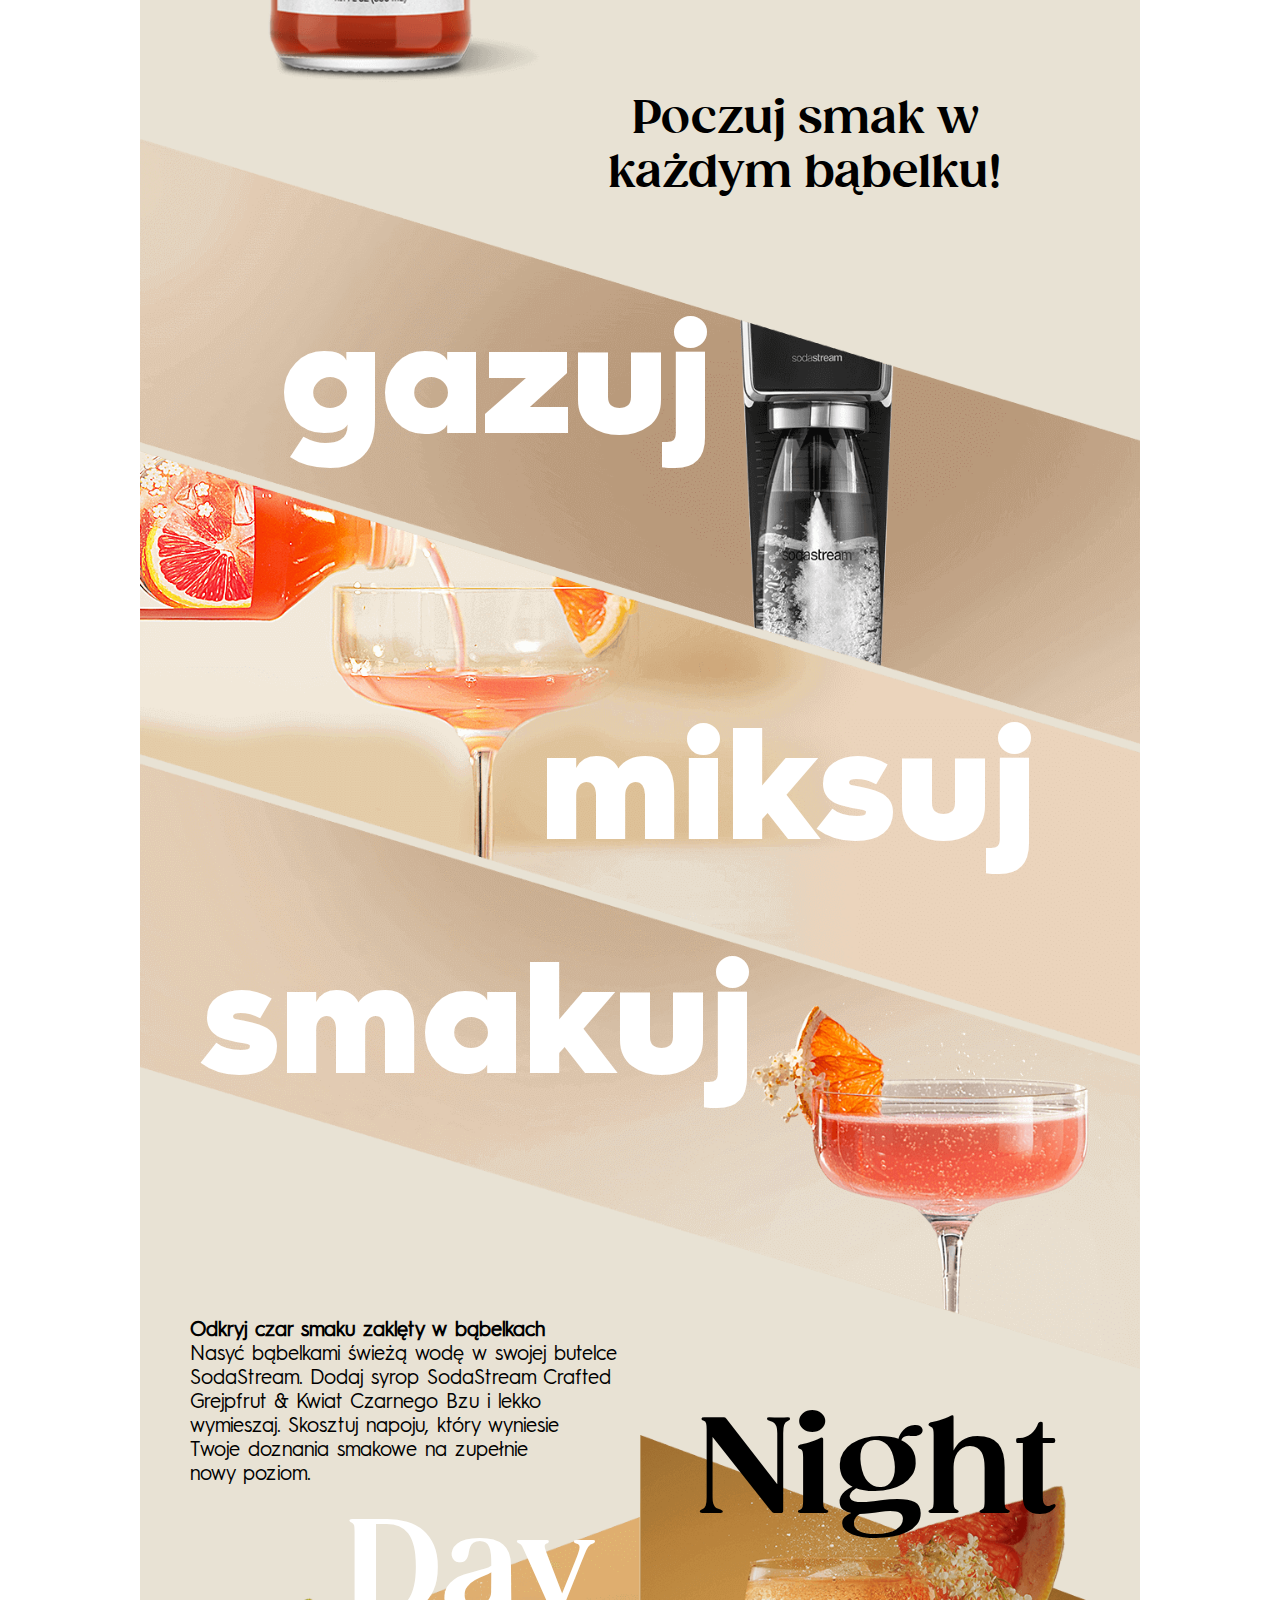
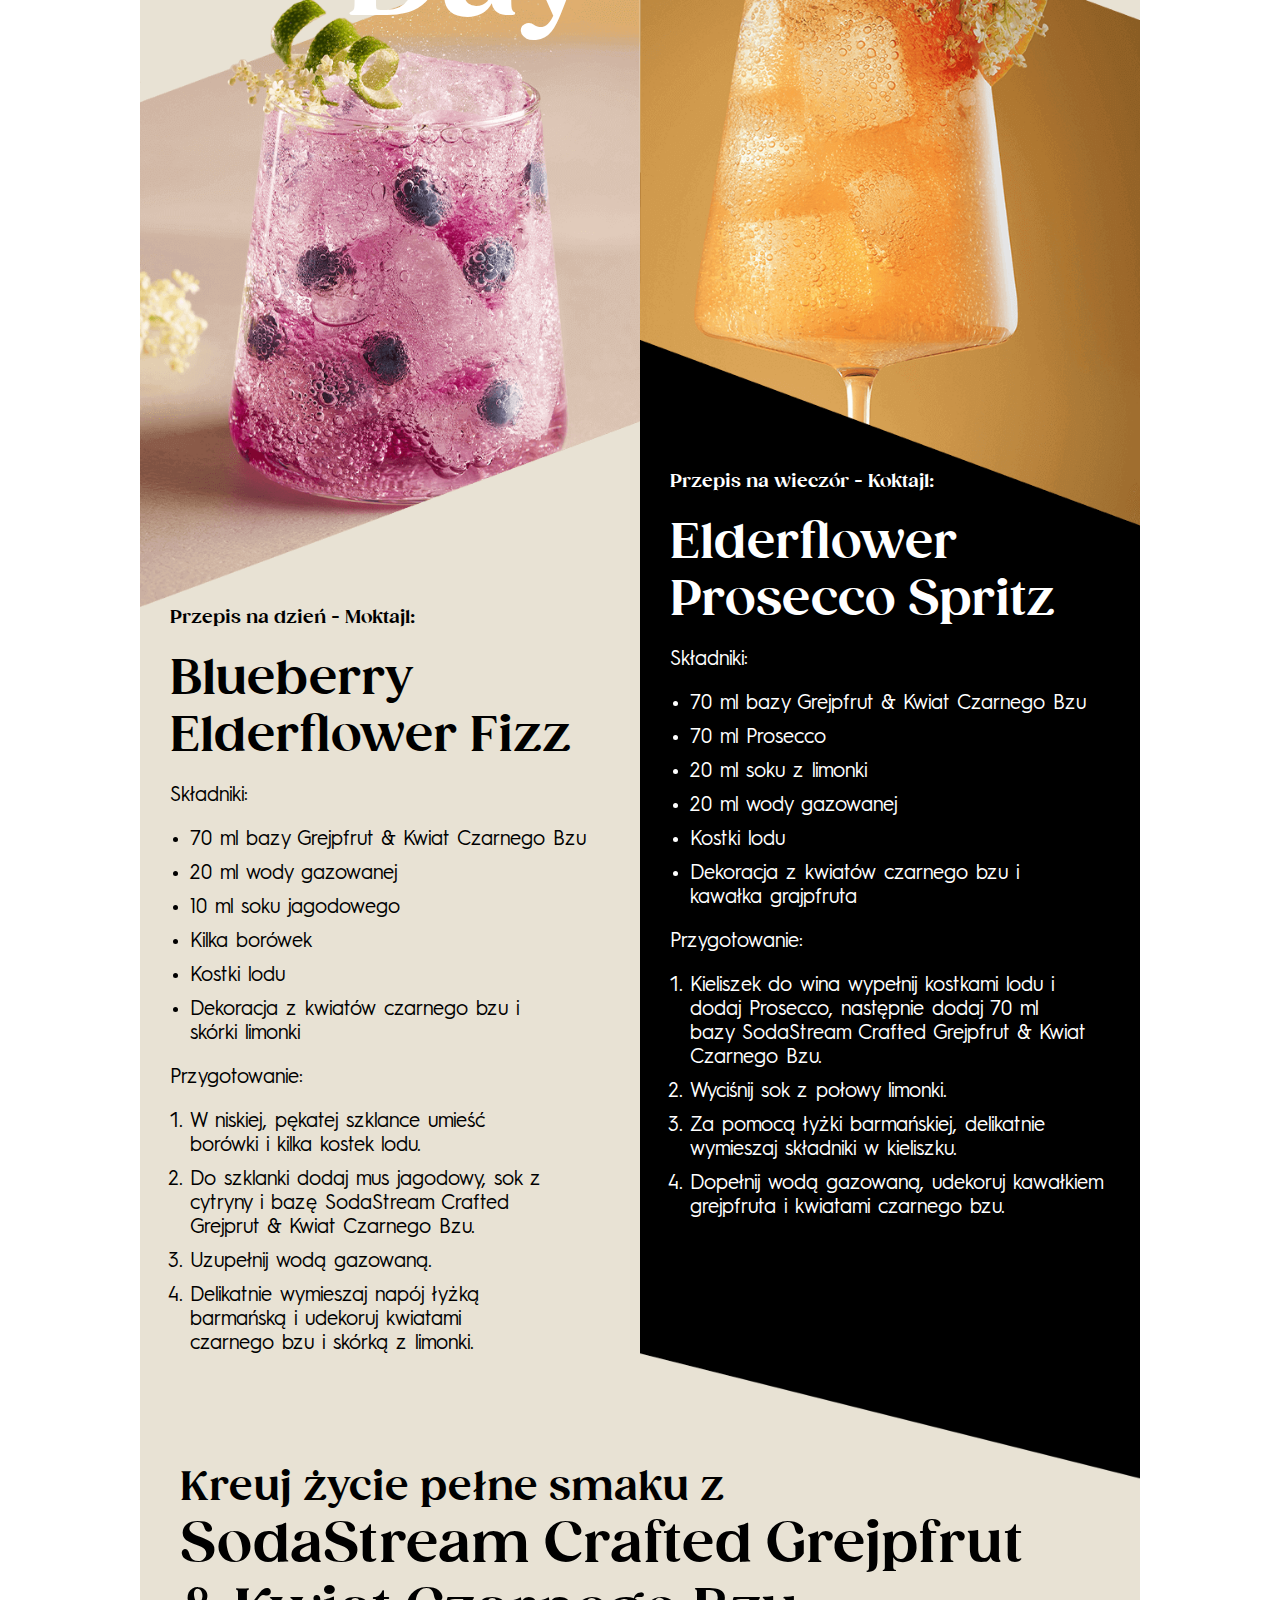
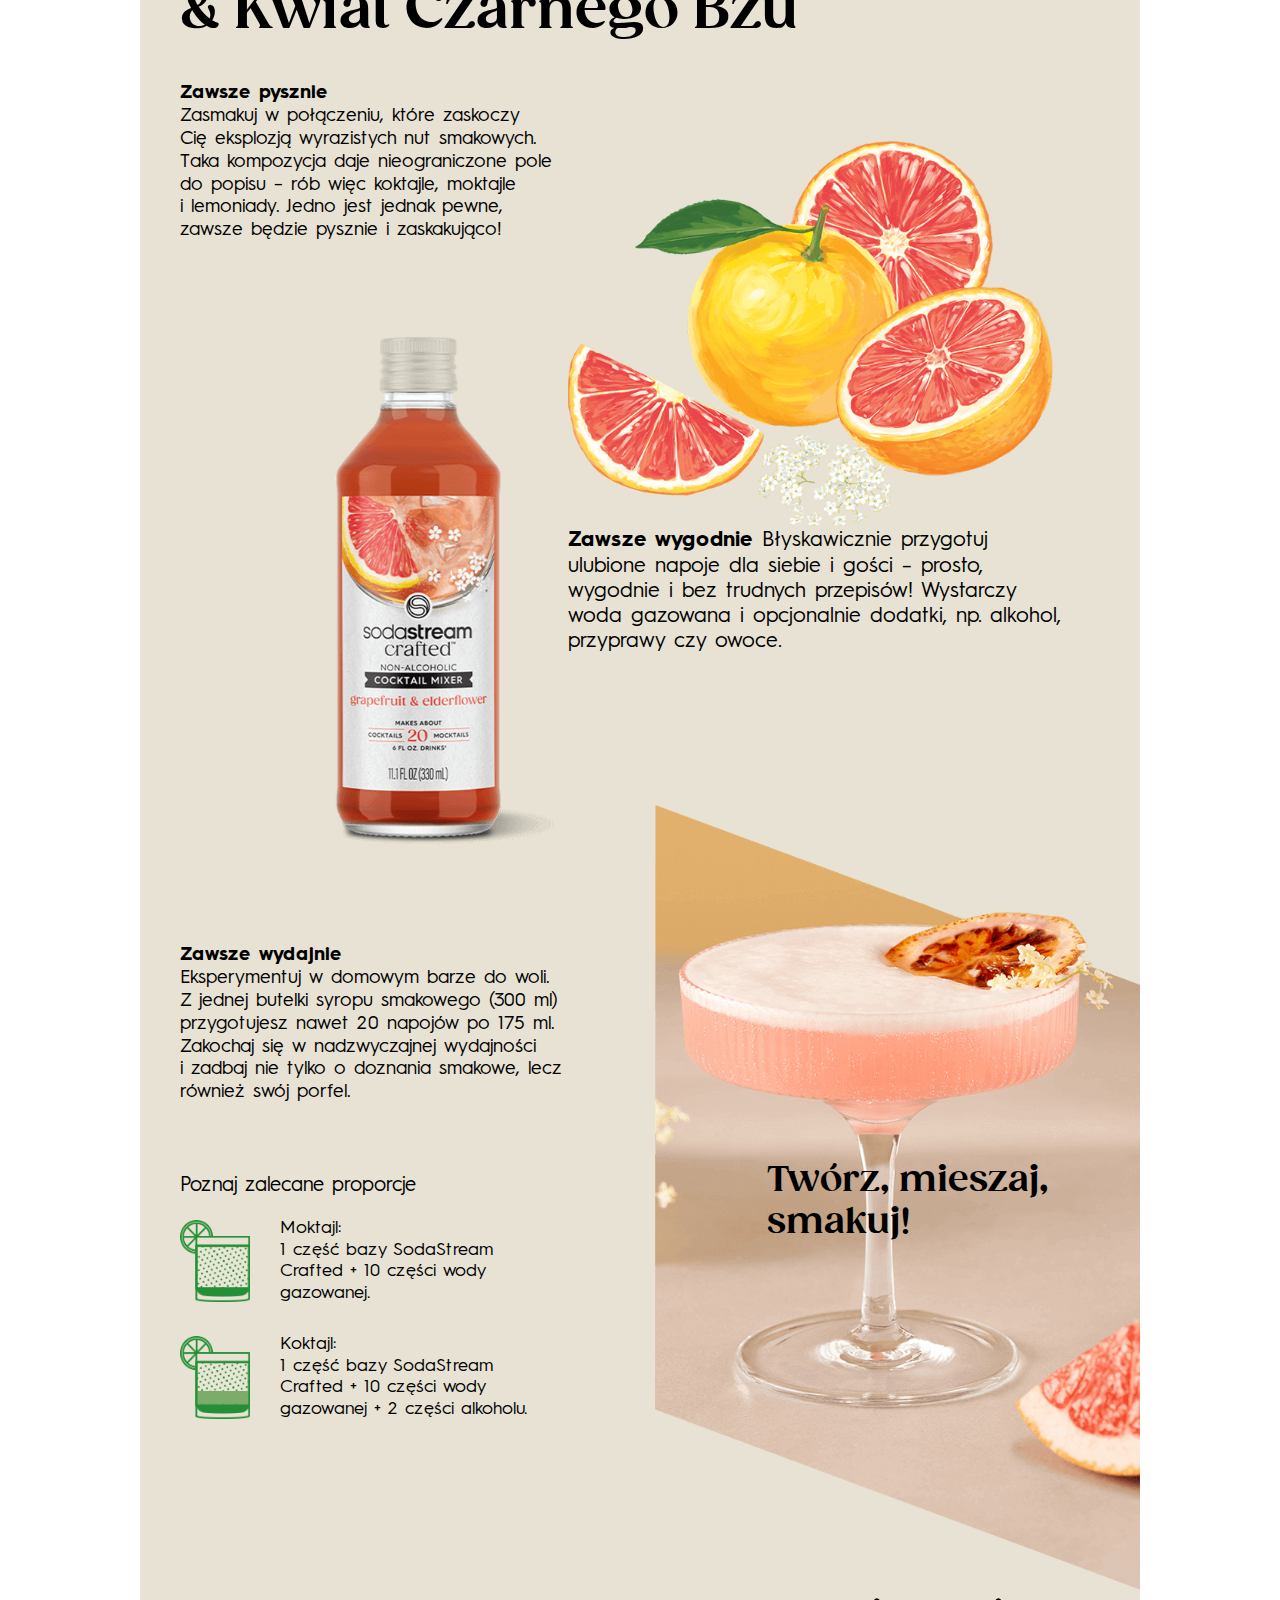
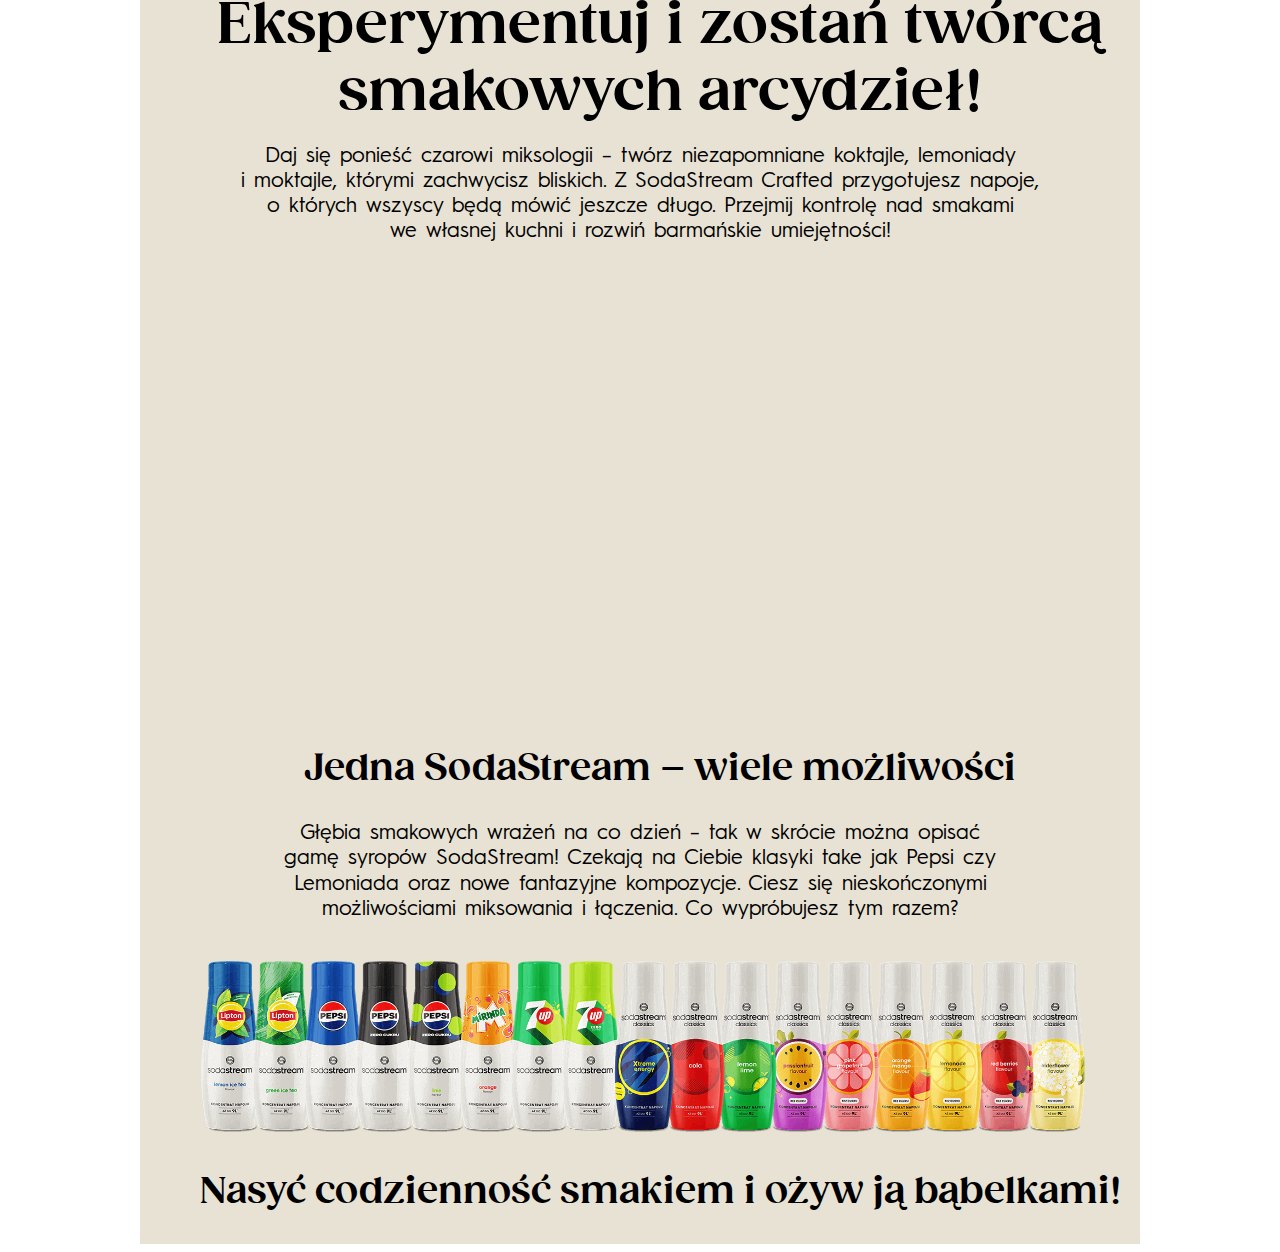
==== commit c68ec173: "fix: margin" ====
--- a/7290113762961/index.html
+++ b/7290113762961/index.html
@@ -792,7 +792,7 @@
           margin-right: 50px;
         }
         #es-rc-content.es-rc .es-recipes__day-night--first {
-          margin-top: -100px;
+          margin-top: -50px;
         }
         #es-rc-content.es-rc .es-recipes__day-night--second {
           padding-top: 66px;
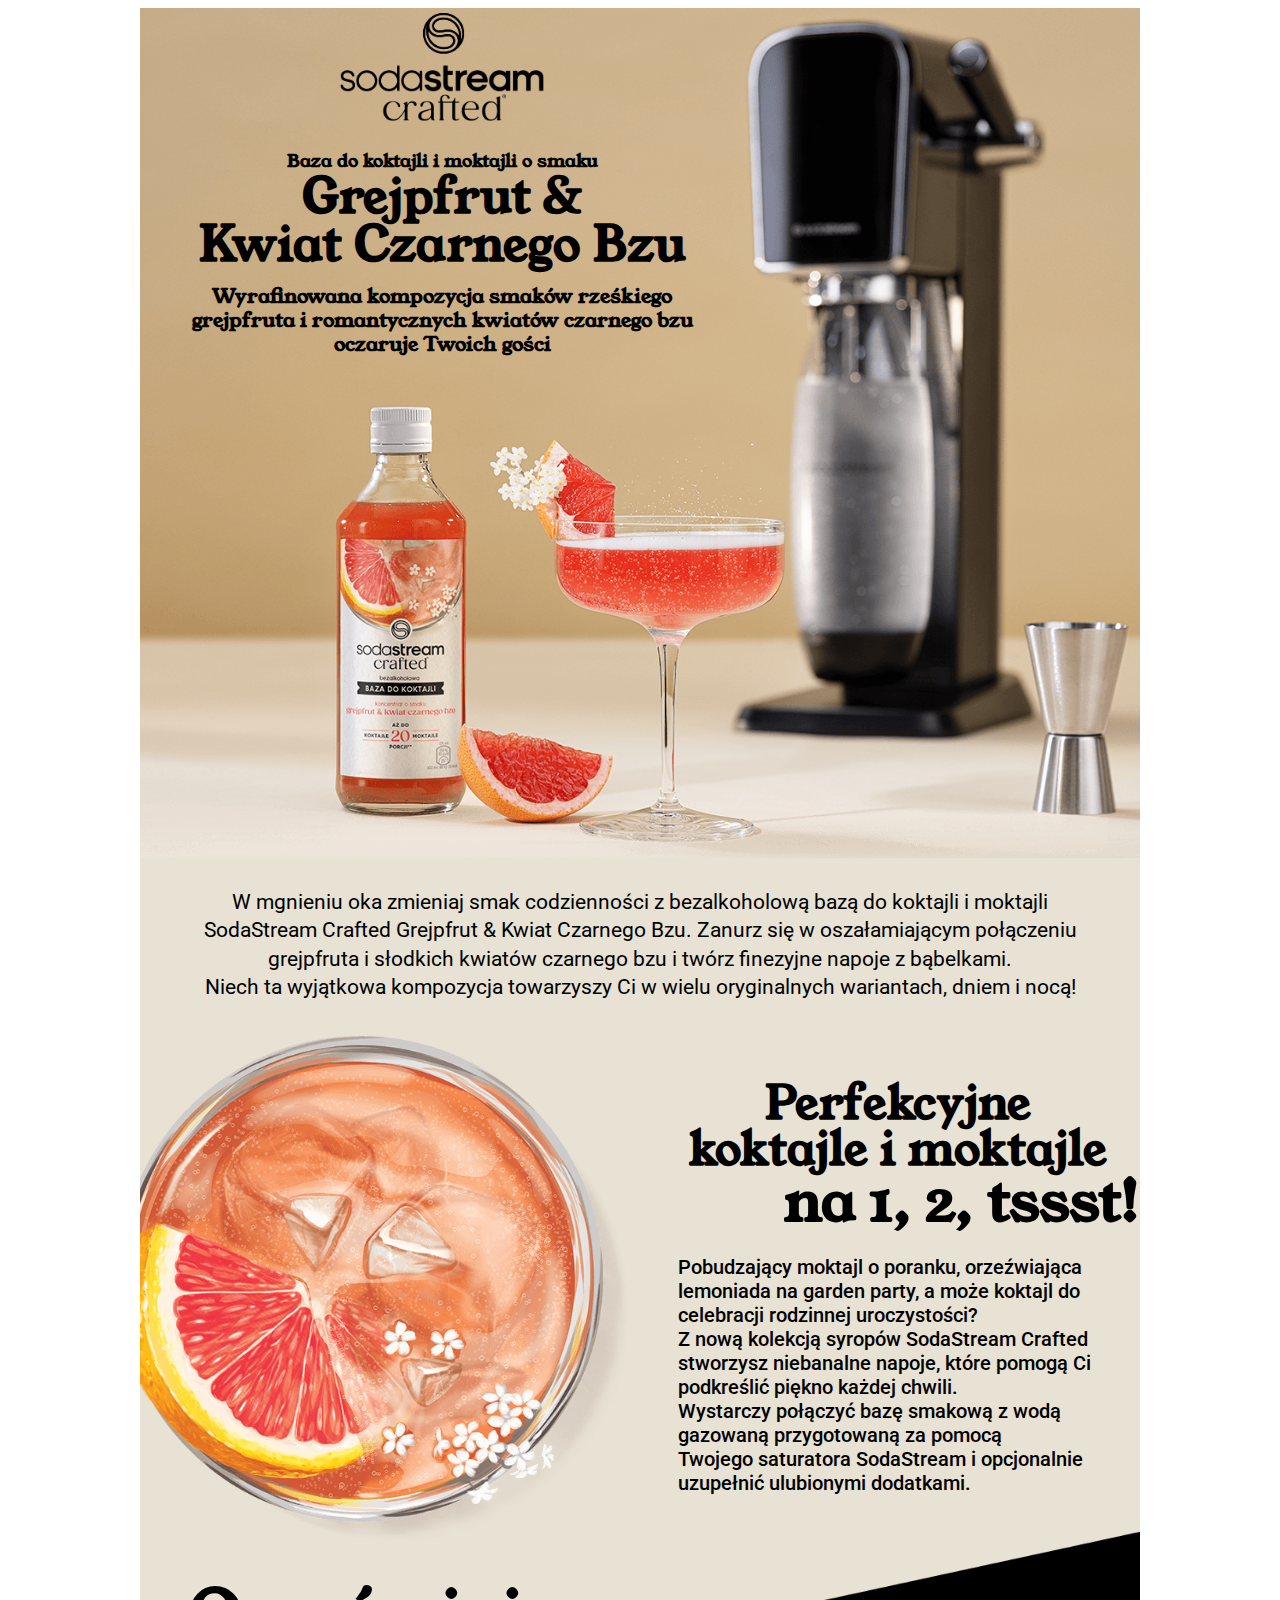
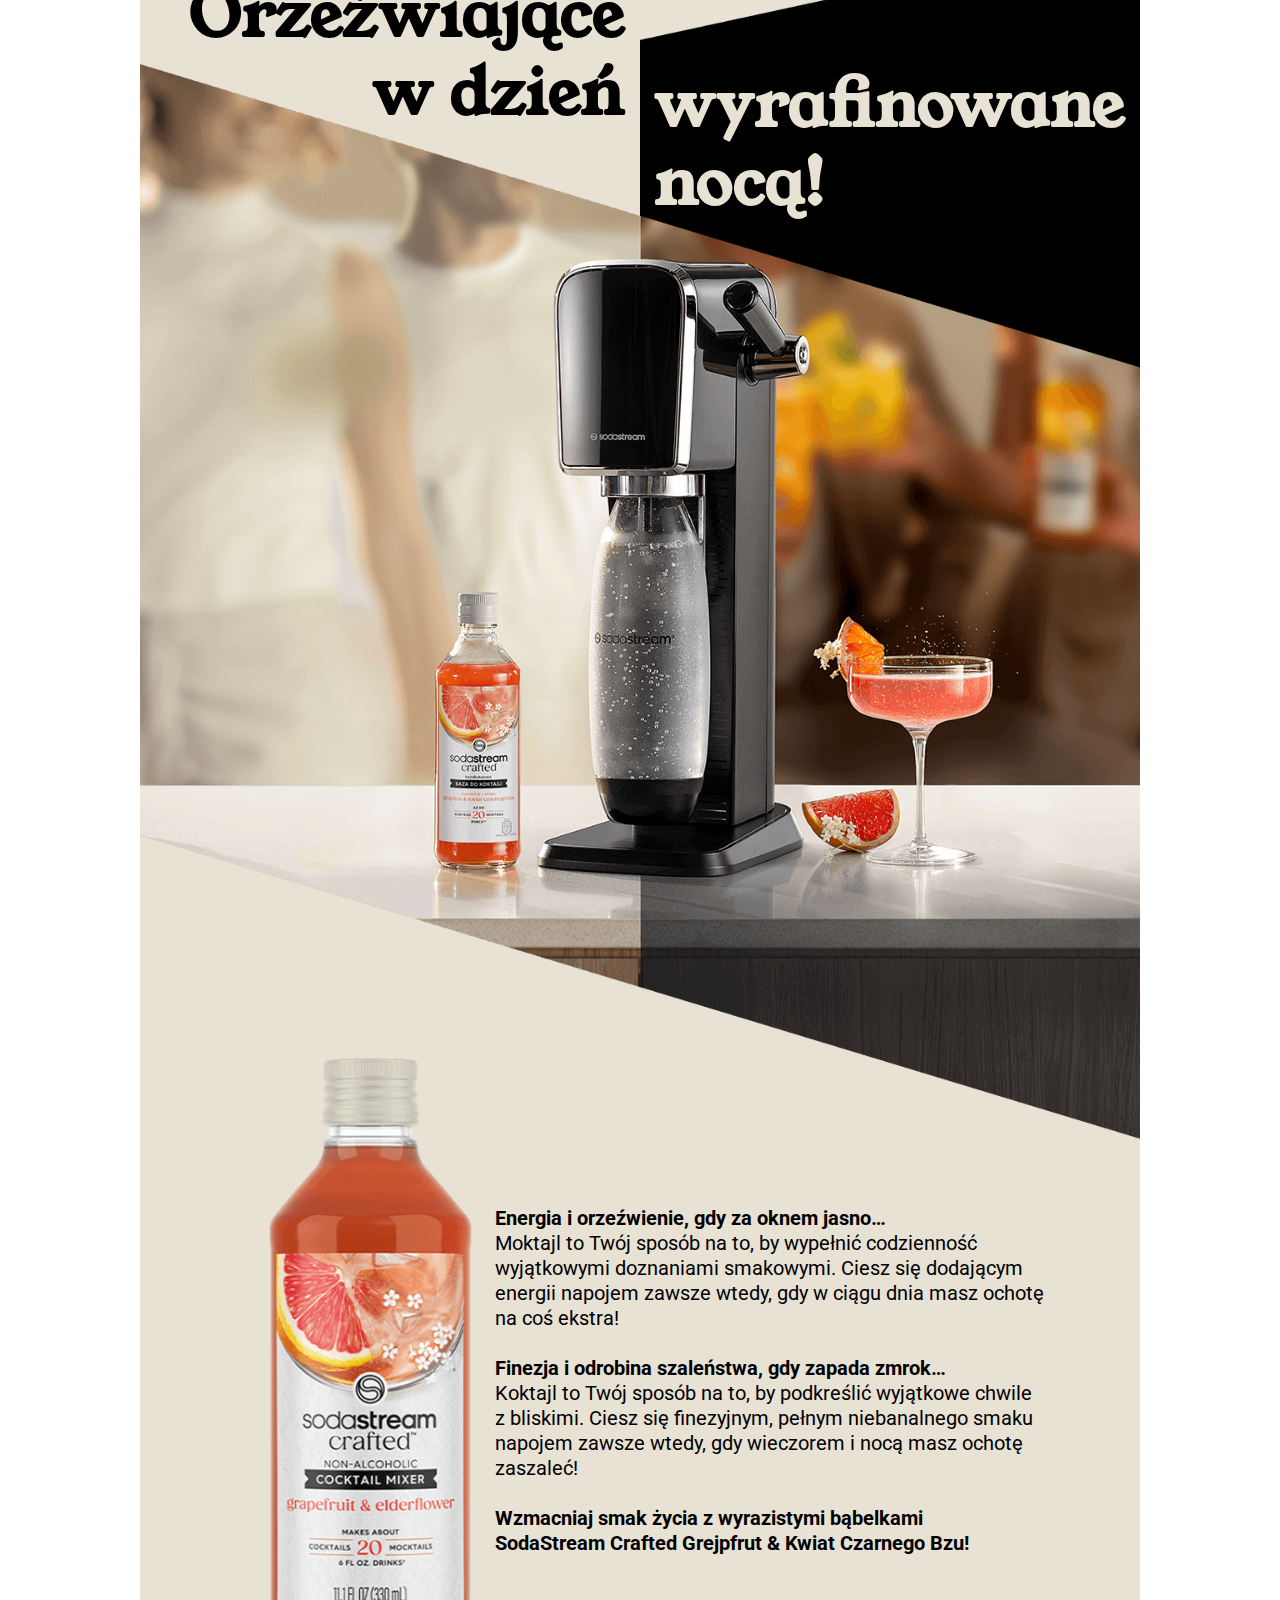
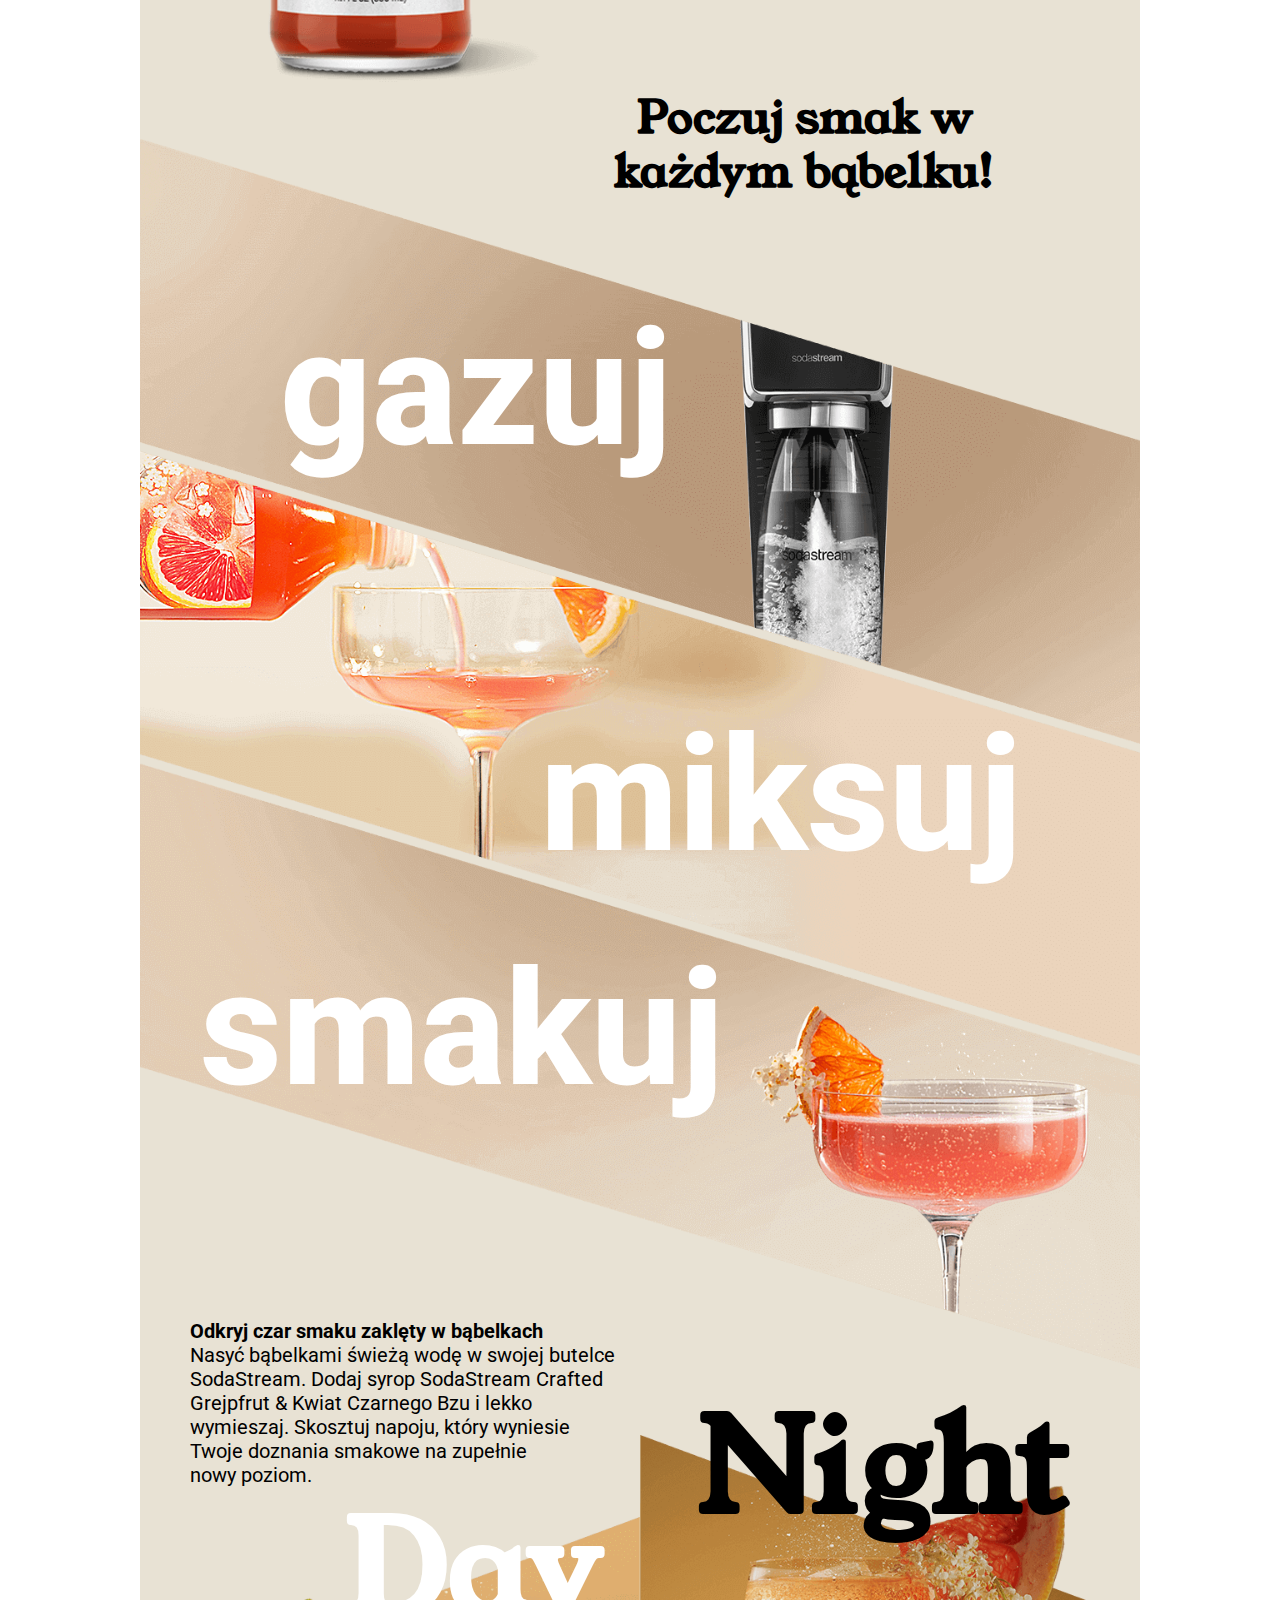
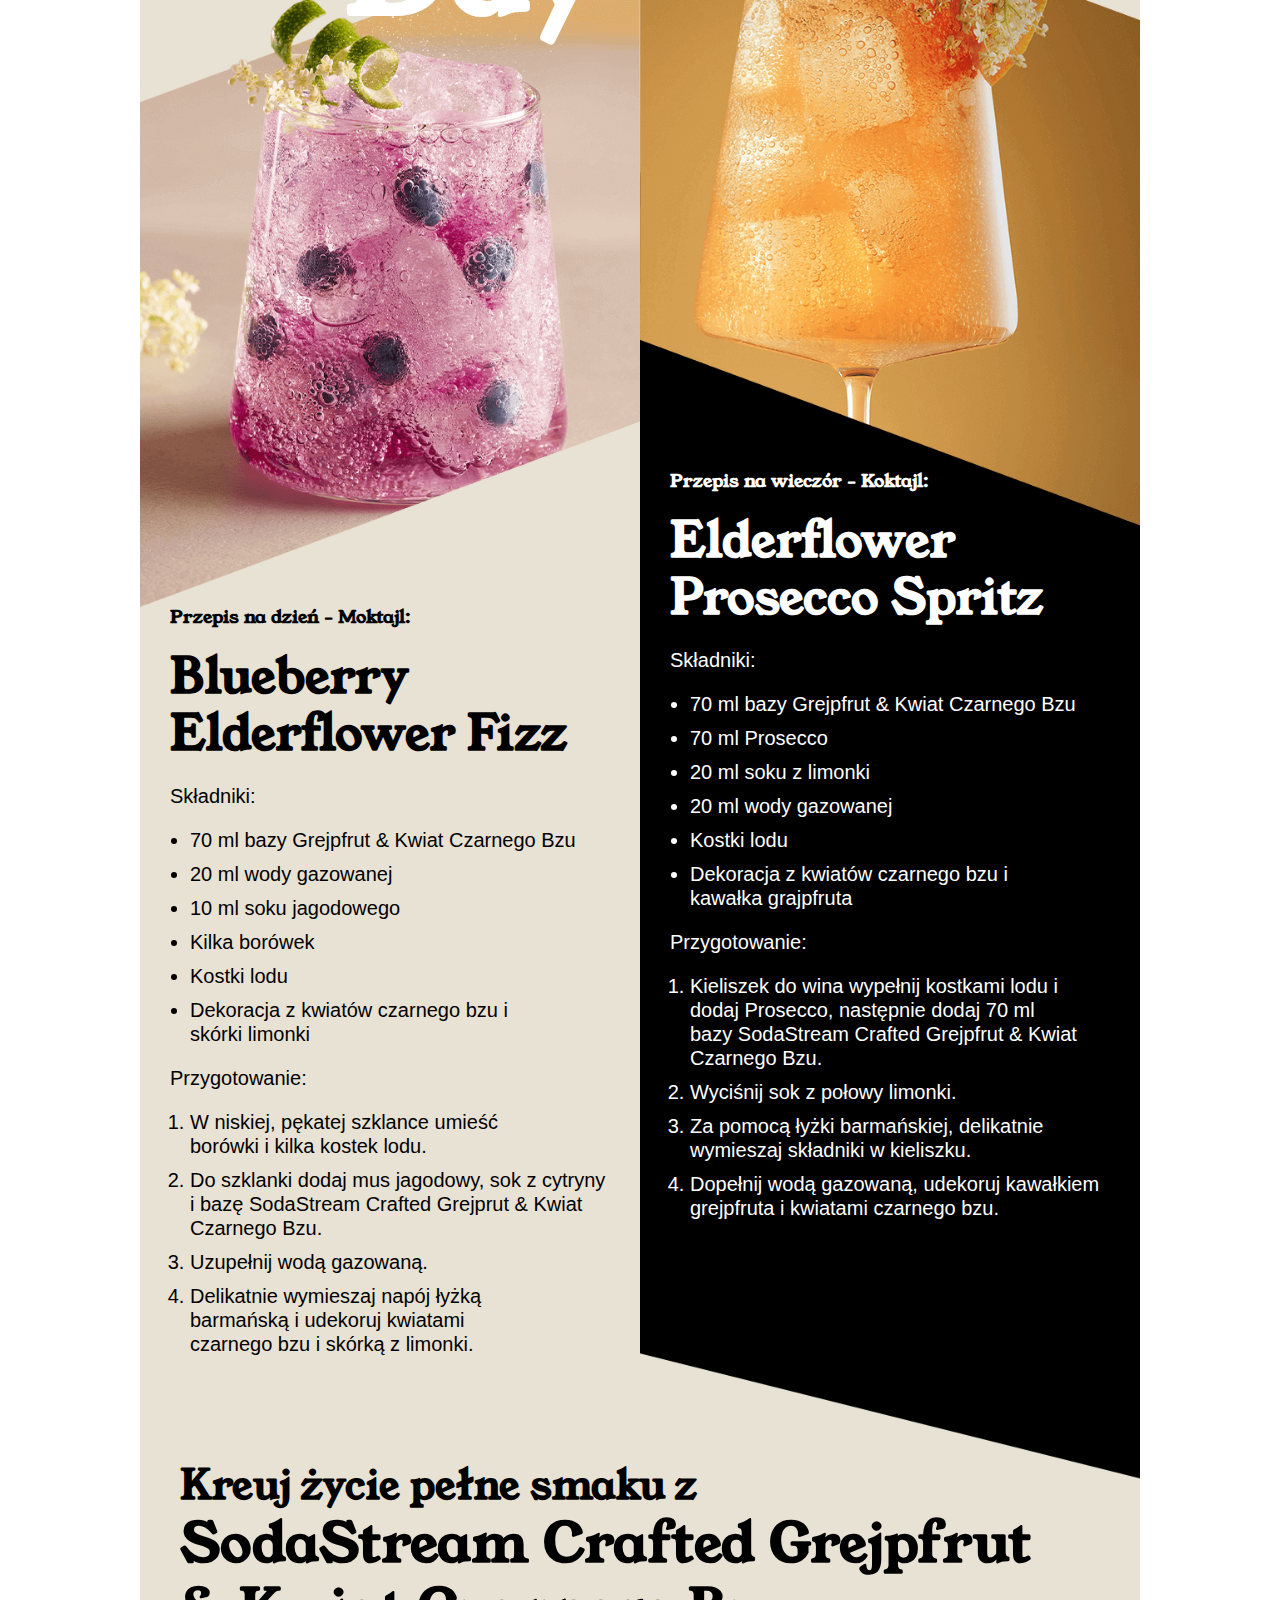
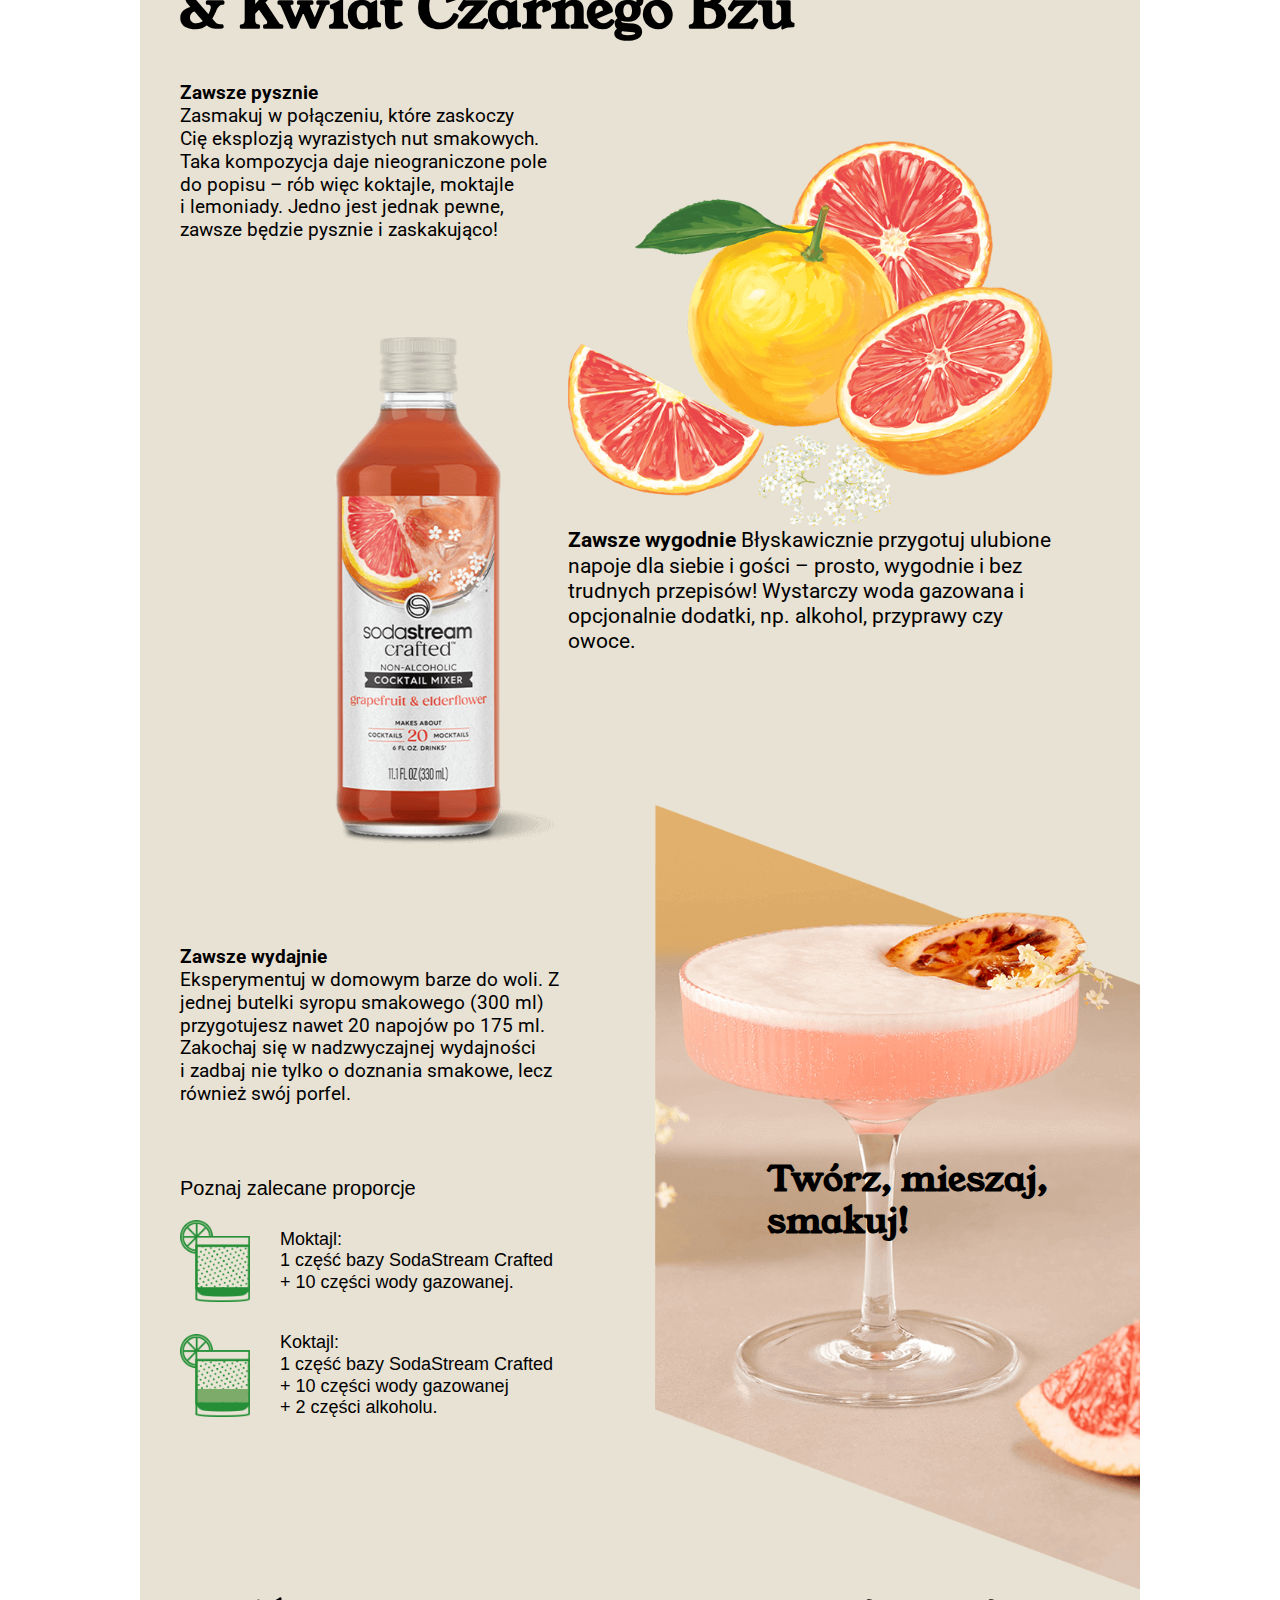
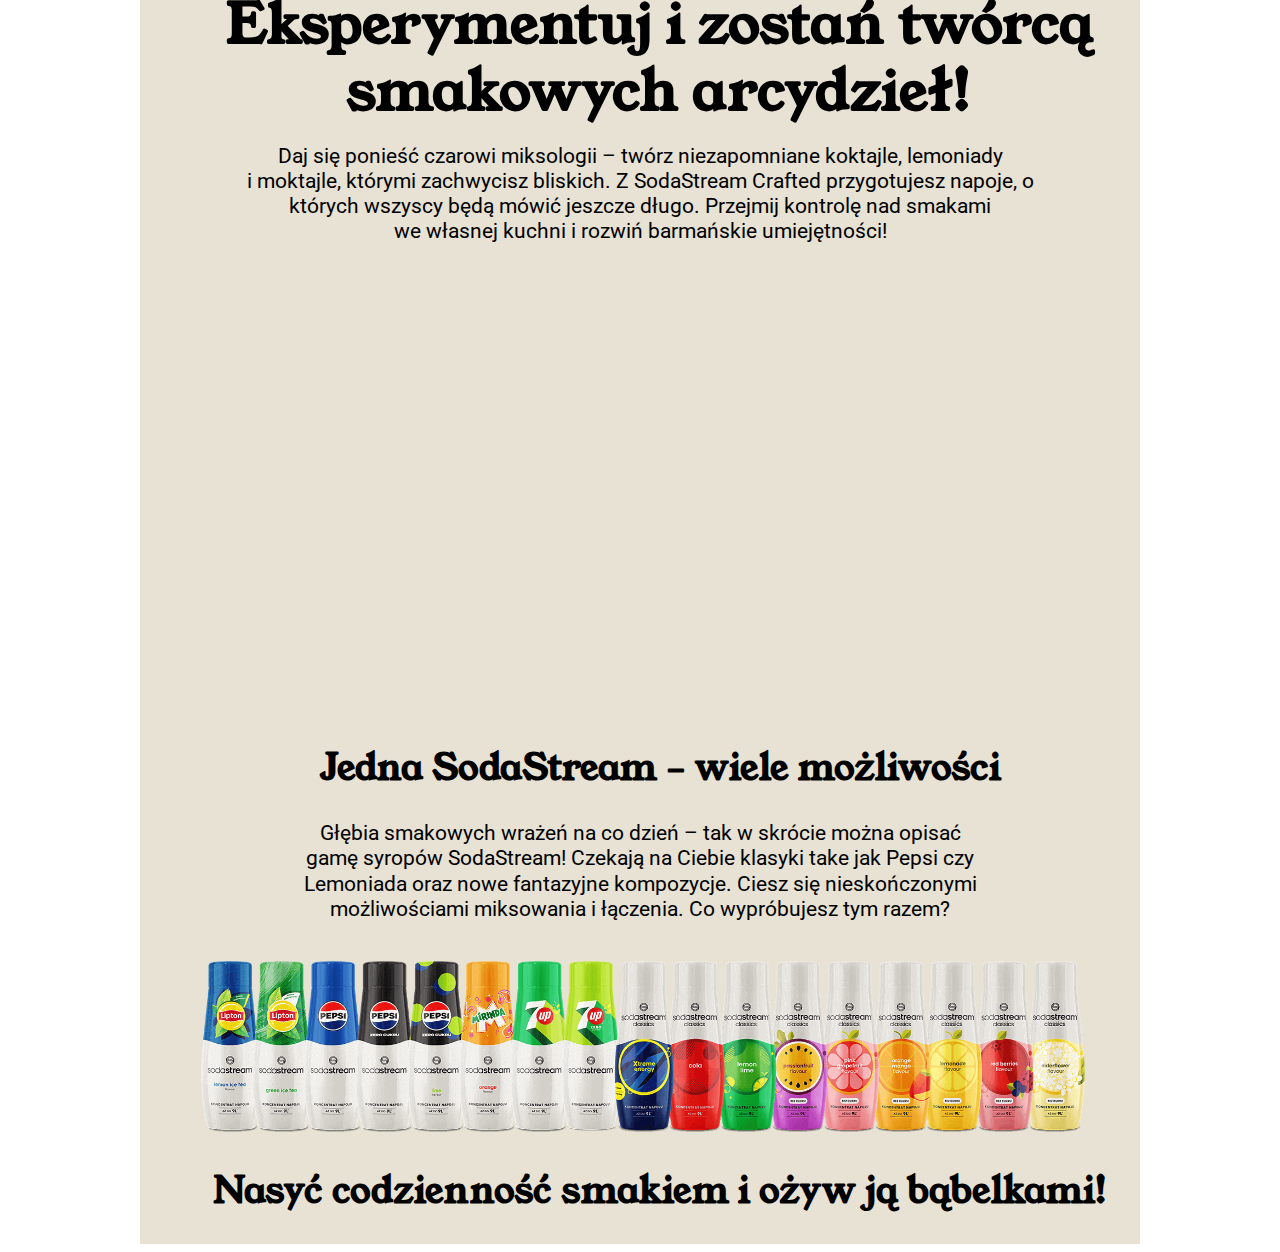
==== commit e16251ed: "feat: change fonts to Young Serif" ====
--- a/7290113762961/index.html
+++ b/7290113762961/index.html
@@ -6,31 +6,7 @@
     <meta name="viewport" content="width=device-width, initial-scale=1.0">
     <title>New Syrup</title>
     <style>
-      @import url("https://fonts.googleapis.com/css2?family=Roboto:wght@300;400;700;900&display=swap");
-      @font-face {
-        font-family: "HurmeGeometricSans3-Bold";
-        src: local("HurmeGeometricSans3-Bold"), url("./fonts/HurmeGeometricSans3-Bold.woff2") format("truetype");
-      }
-      @font-face {
-        font-family: "HurmeGeometricSans3-Regular";
-        src: local("HurmeGeometricSans3-Regular"), url("./fonts/HurmeGeometricSans3-Regular.woff2") format("truetype");
-      }
-      @font-face {
-        font-family: "HurmeGeometricSans3-Black";
-        src: local("HurmeGeometricSans3-Black"), url("./fonts/HurmeGeometricSans3-Black.woff2") format("truetype");
-      }
-      @font-face {
-        font-family: "HurmeGeometricSans3-Light";
-        src: local("HurmeGeometricSans3-Light"), url("./fonts/HurmeGeometricSans3-Light.woff2") format("truetype");
-      }
-      @font-face {
-        font-family: "Gazpacho-Bold";
-        src: local("Gazpacho-Bold"), url("./fonts/Gazpacho-Bold.woff2") format("truetype");
-      }
-      @font-face {
-        font-family: "Gazpacho-Regular";
-        src: local("Gazpacho-Regular"), url("./fonts/Gazpacho-Regular.woff2") format("truetype");
-      }
+      @import url('https://fonts.googleapis.com/css2?family=Roboto:ital,wght@0,100..900;1,100..900&family=Young+Serif&display=swap');
       #es-rc-content.es-rc {
         font-family: "HurmeGeometricSans3-Regular", sans-serif;
         font-size: 16px;
@@ -51,7 +27,7 @@
         text-align: center;
         margin-bottom: 32px;
         margin-top: 32px;
-        font-family: "Gazpacho-Bold";
+        font-family: "Gazpacho-Bold", "Young Serif", sans-serif;
         font-weight: 700;
         font-size: 36px;
       }
@@ -86,7 +62,7 @@
         position: relative;
         margin: 0;
         padding: 0;
-        font-family: "Gazpacho-Bold";
+        font-family: "Gazpacho-Bold", "Young Serif", sans-serif;
         font-weight: 700;
         padding-top: 5px;
         padding-bottom: 15px;
@@ -96,13 +72,13 @@
         line-height: 1;
       }
       #es-rc-content.es-rc .es-kv__title--small {
-        font-family: "Gazpacho-Bold";
+        font-family: "Gazpacho-Bold", "Young Serif", sans-serif;
         font-weight: 700;
         font-size: 14px;
         text-align: center;
       }
       #es-rc-content.es-rc .es-kv__subtitle {
-        font-family: "Gazpacho-Bold";
+        font-family: "Gazpacho-Bold", "Young Serif", sans-serif;
         font-weight: 700;
         text-align: center;
         font-size: 18px;
@@ -174,7 +150,7 @@
         position: relative;
         margin: 0;
         padding: 0;
-        font-family: "Gazpacho-Bold";
+        font-family: "Gazpacho-Bold", "Young Serif", sans-serif;
         font-weight: 700;
         padding: 15px 15px 0;
         font-size: 20px;
@@ -208,7 +184,7 @@
         padding-top: 20px;
         padding-right: 10px;
         font-size: 20px;
-        font-family: "Gazpacho-Bold";
+        font-family: "Gazpacho-Bold", "Young Serif", sans-serif;
         font-weight: 700;
         text-align: center;
       }
@@ -365,7 +341,7 @@
         margin-top: 30px;
         padding-left: 10px;
         padding-right: 10px;
-        font-family: "Gazpacho-Bold";
+        font-family: "Gazpacho-Bold", "Young Serif", sans-serif;
         font-weight: 700;
         font-size: 60px;
       }
@@ -389,7 +365,7 @@
       }
       #es-rc-content.es-rc .es-recipes__day-night-recipe-content-title {
         margin-bottom: 20px;
-        font-family: "Gazpacho-Bold";
+        font-family: "Gazpacho-Bold", "Young Serif", sans-serif;
         font-weight: 700;
         font-size: 30px;
       }
@@ -492,7 +468,7 @@
         position: absolute;
         top: 43%;
         left: 16%;
-        font-family: "Gazpacho-Bold";
+        font-family: "Gazpacho-Bold", "Young Serif", sans-serif;
         font-weight: 700;
         font-size: 25px;
       }
@@ -518,7 +494,7 @@
         font-size: 18px;
       }
       #es-rc-content.es-rc .es-video__subtitle-second {
-        font-family: "Gazpacho-Bold";
+        font-family: "Gazpacho-Bold", "Young Serif", sans-serif;
         font-weight: 700;
         font-size: 23px;
       }
@@ -799,7 +775,7 @@
         }
         #es-rc-content.es-rc .es-recipes__day-night-recipe-content-title {
           margin-bottom: 20px;
-          font-family: "Gazpacho-Bold";
+          font-family: "Gazpacho-Bold", "Young Serif", sans-serif;
           font-weight: 700;
           font-size: 35px;
         }
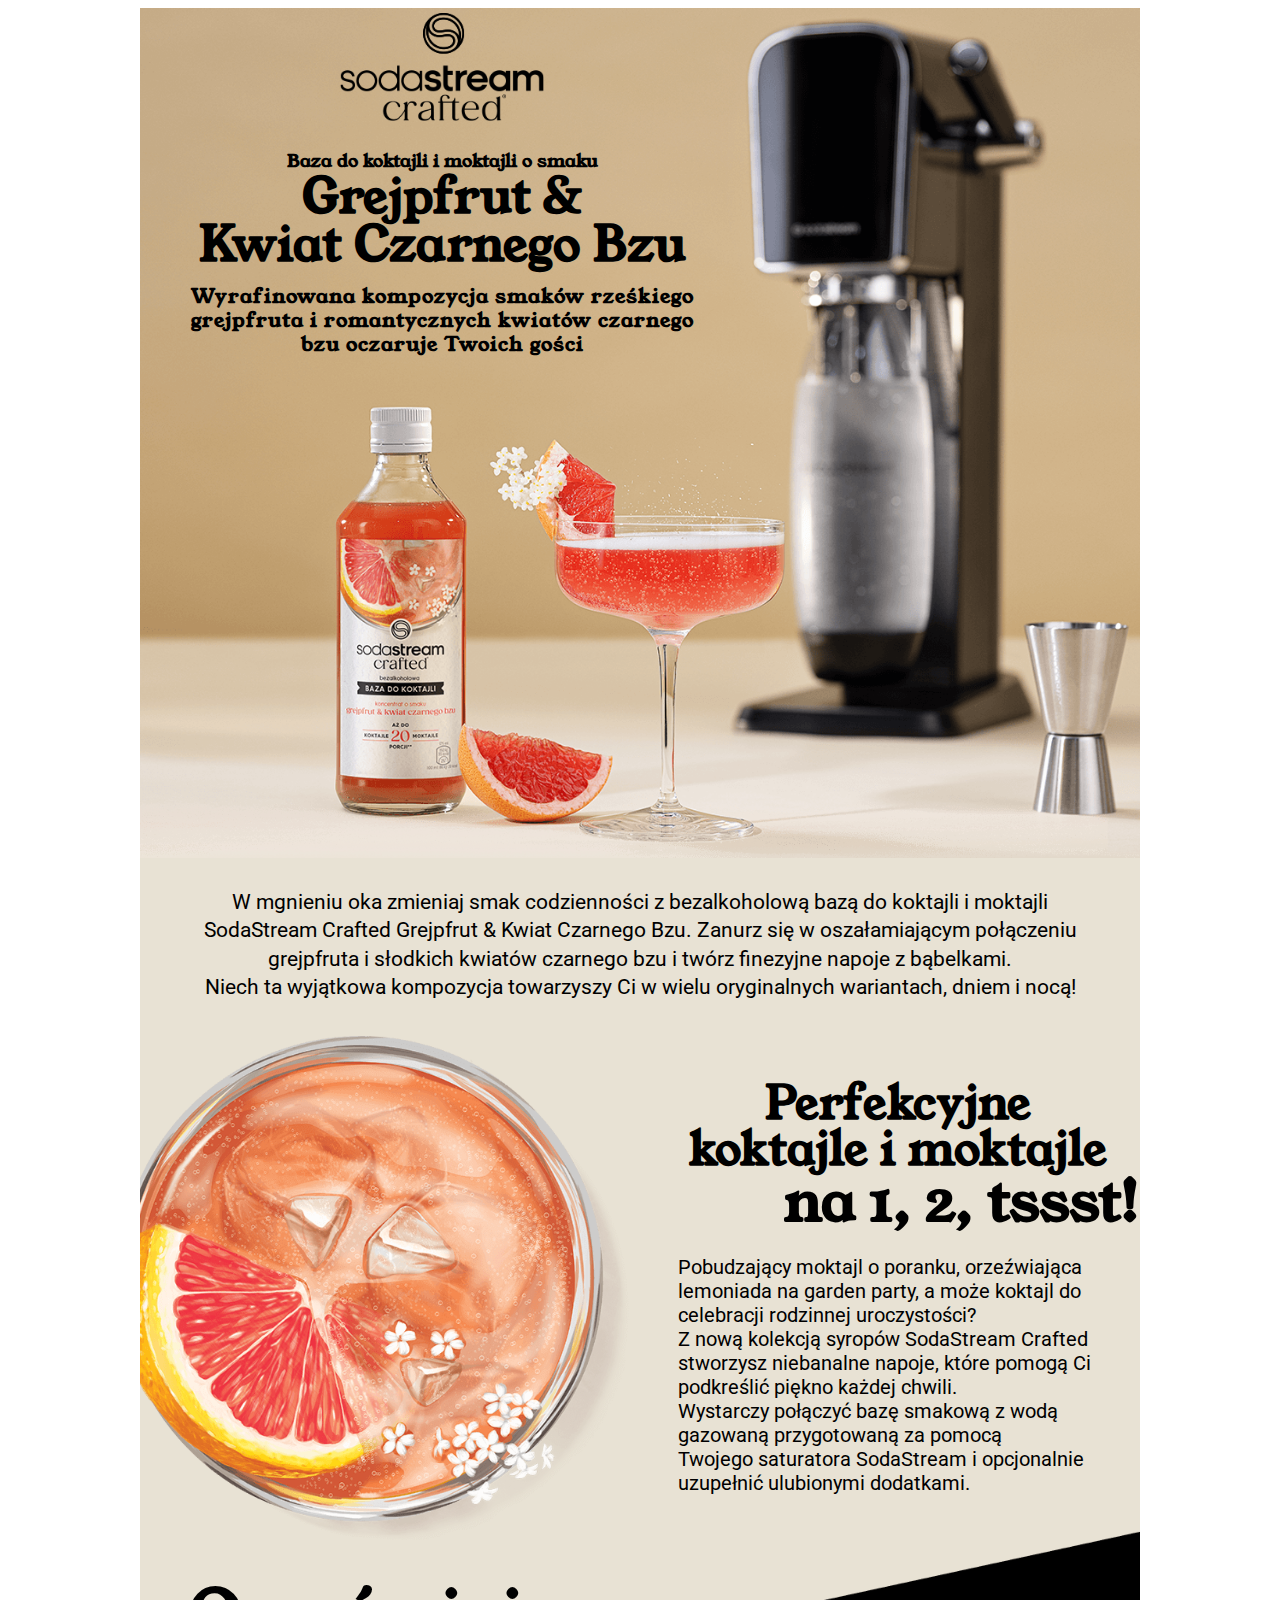
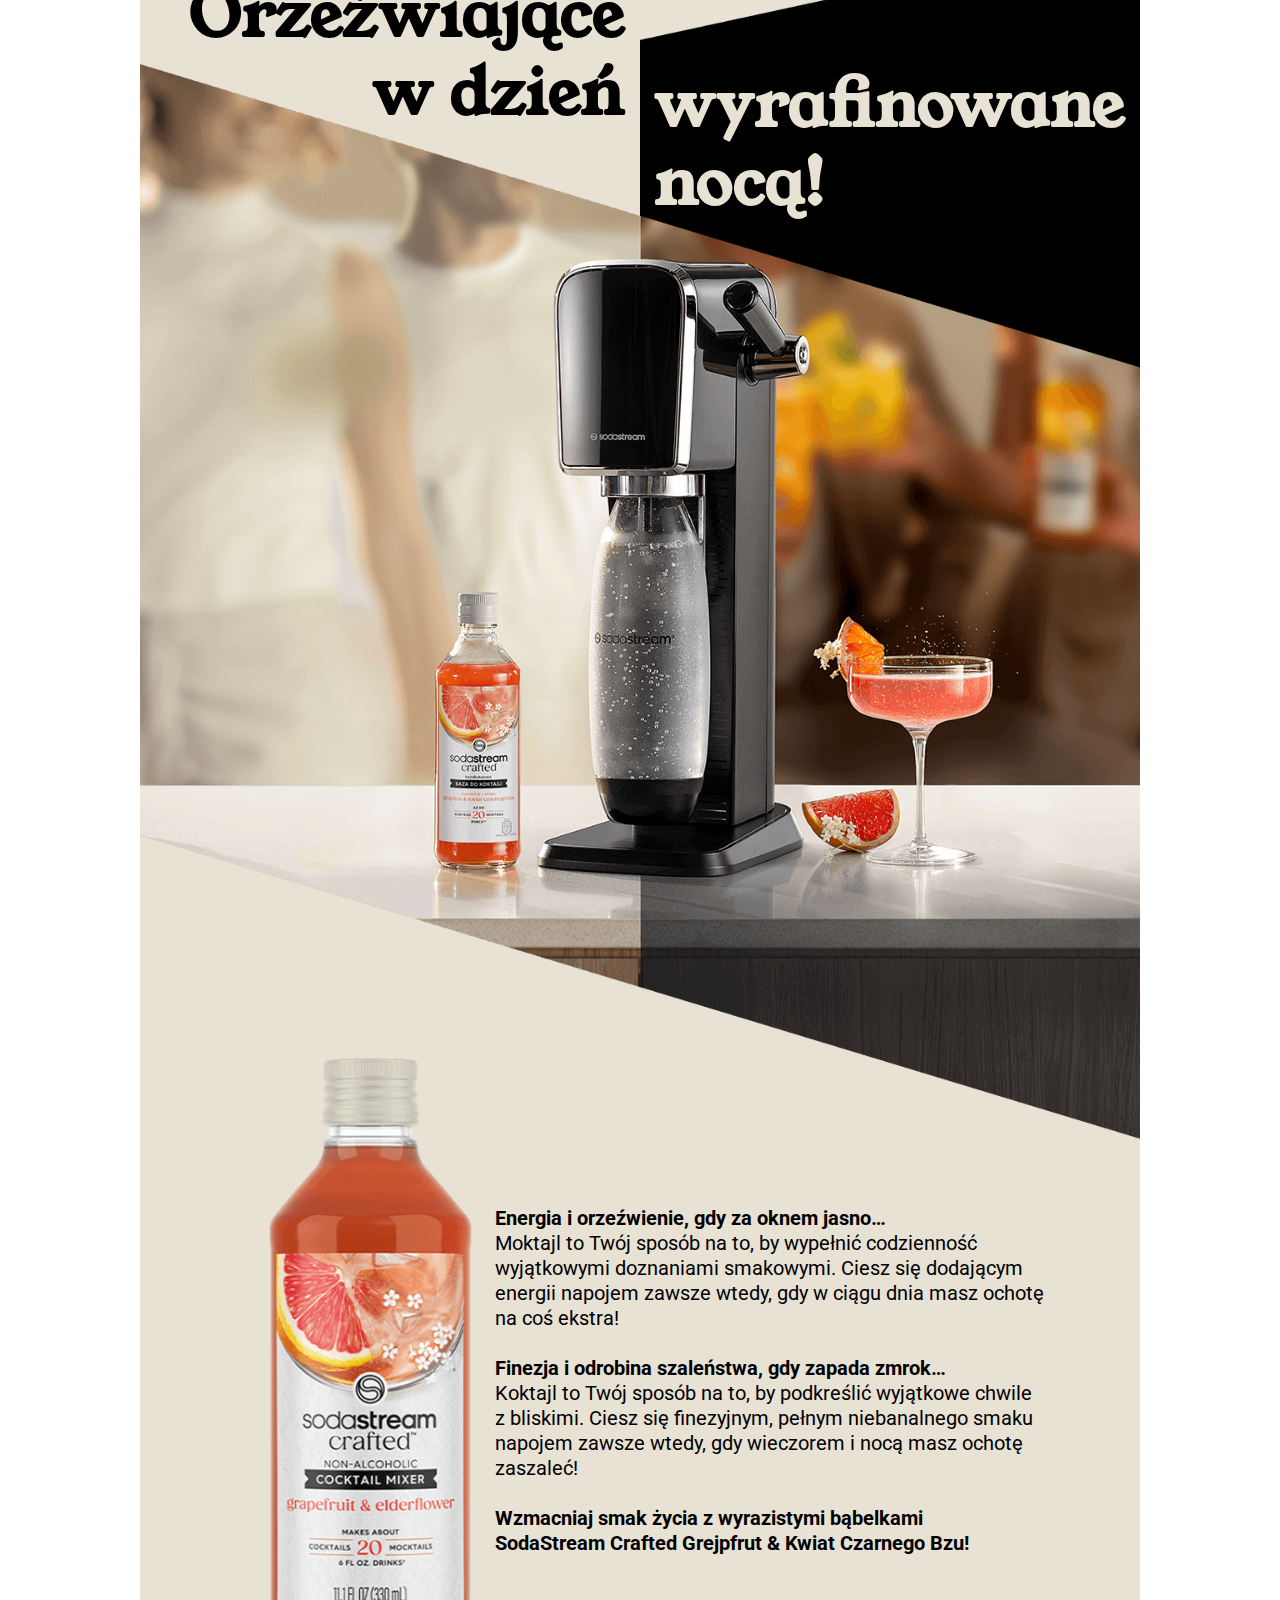
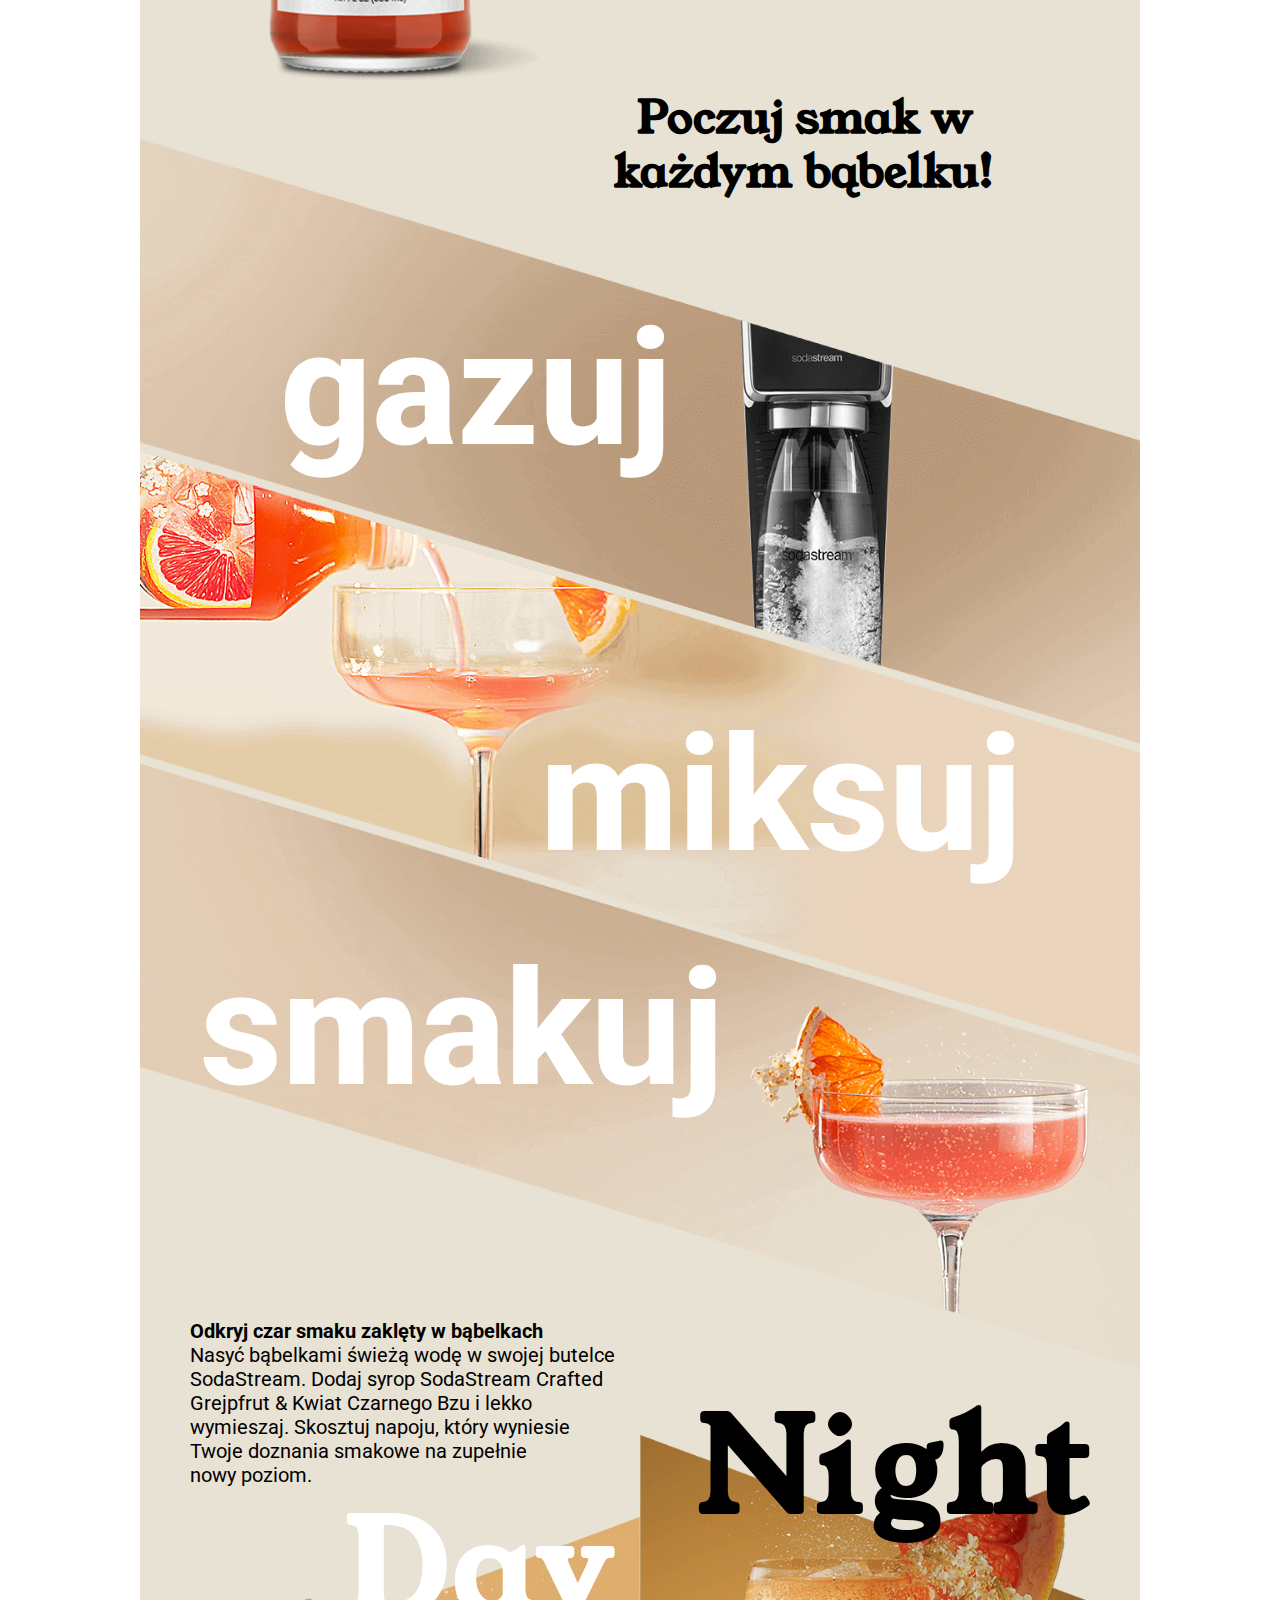
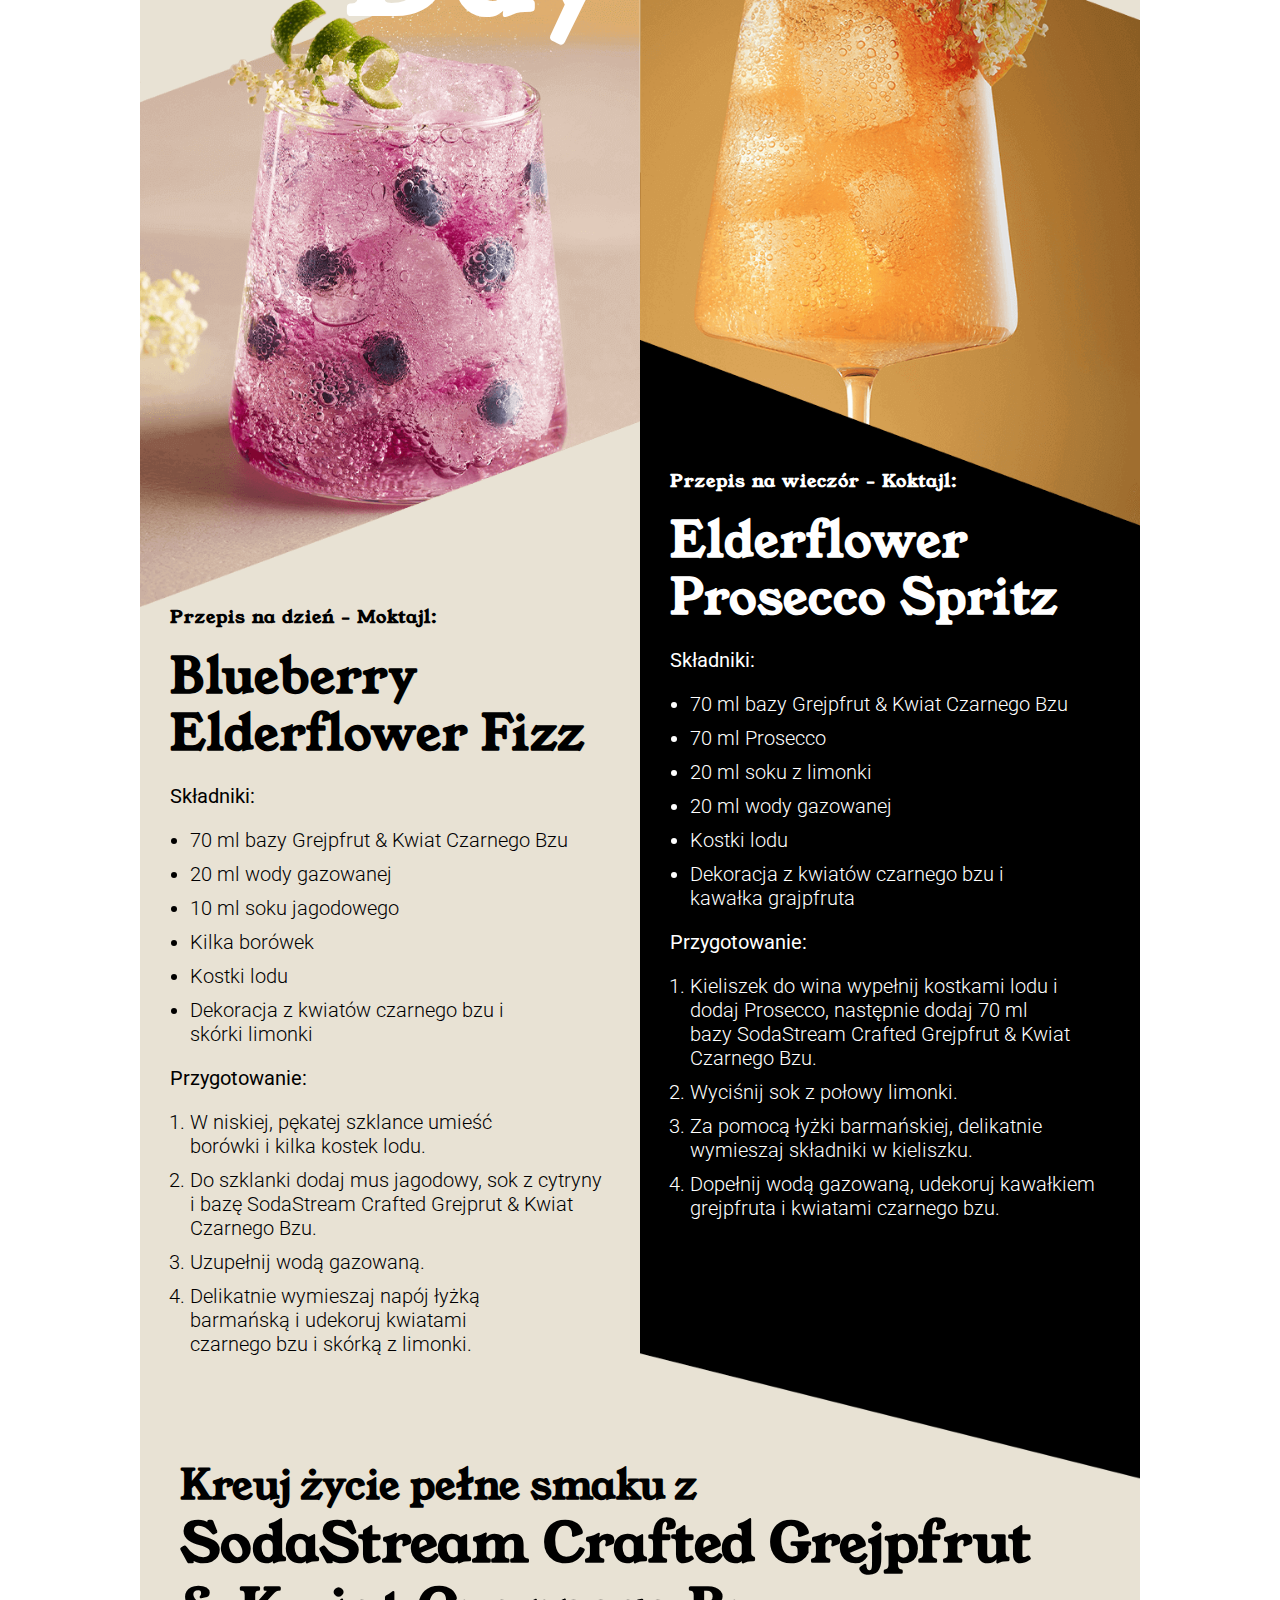
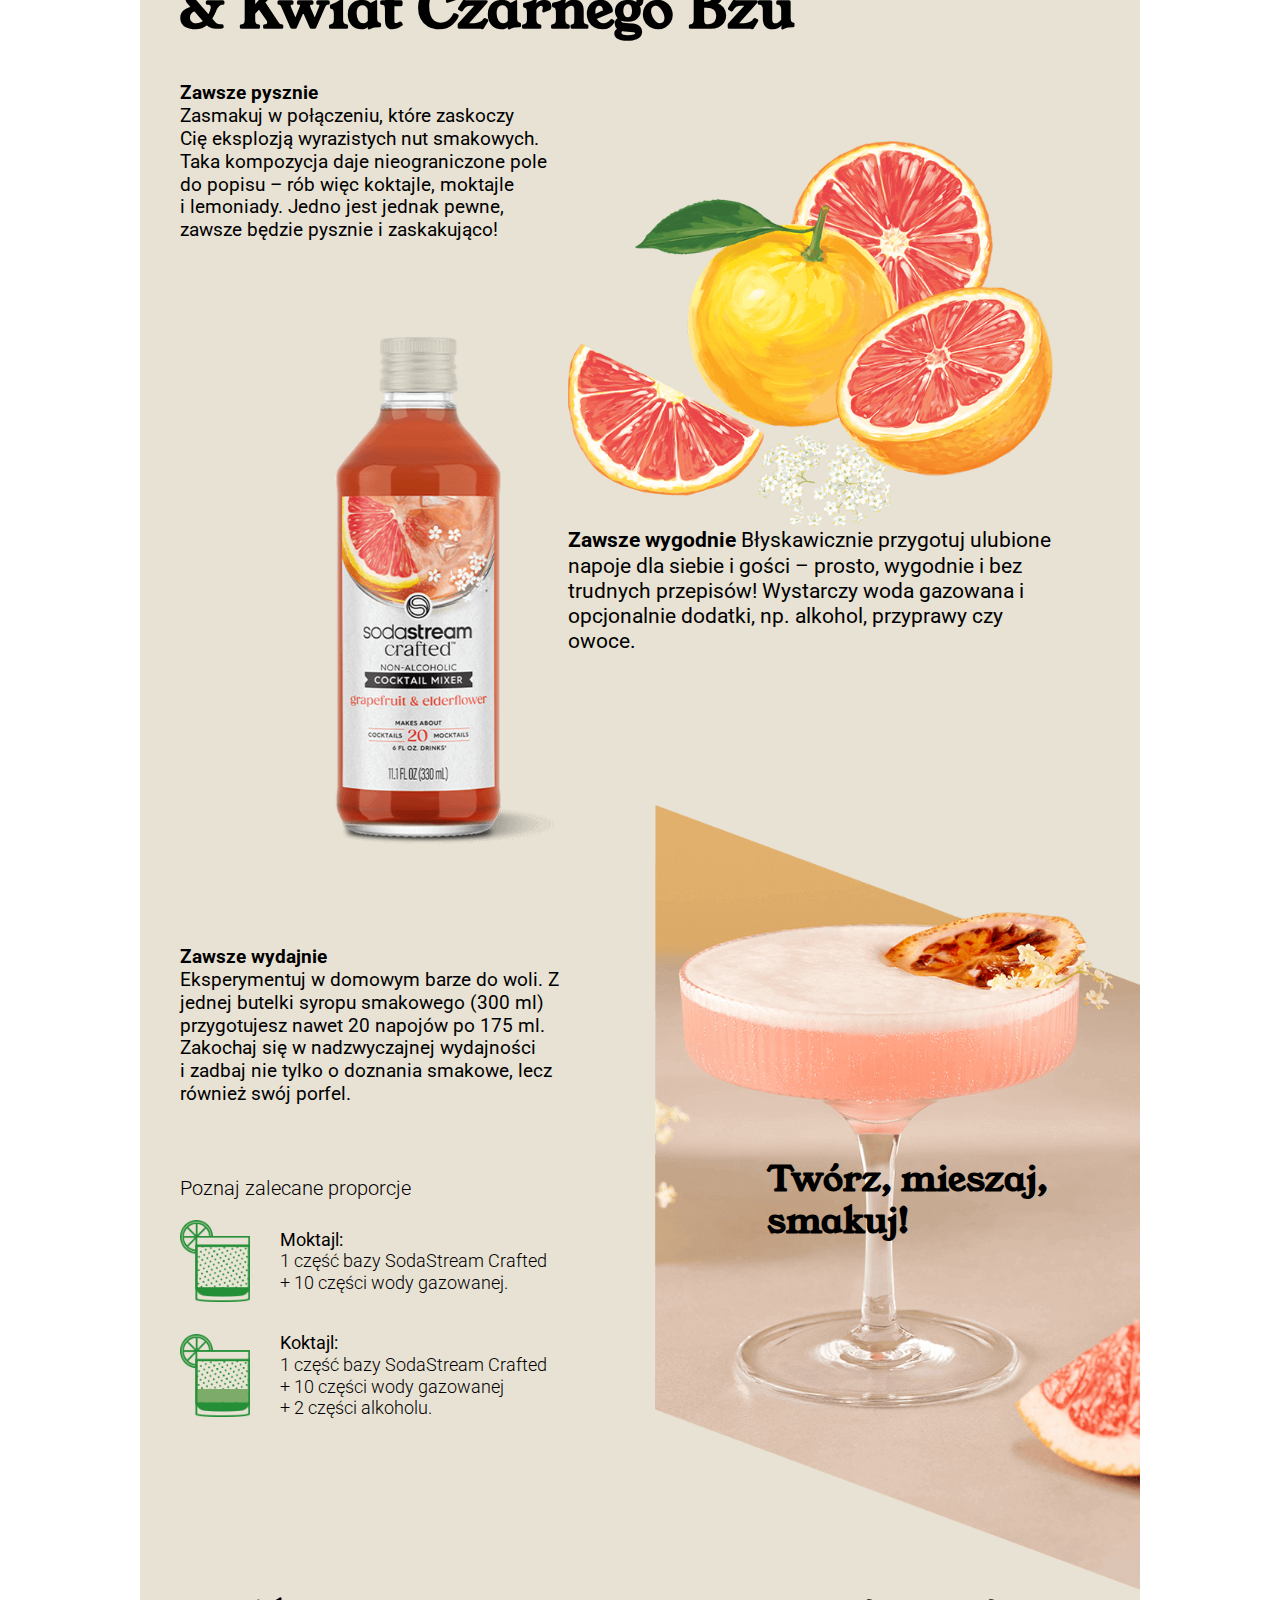
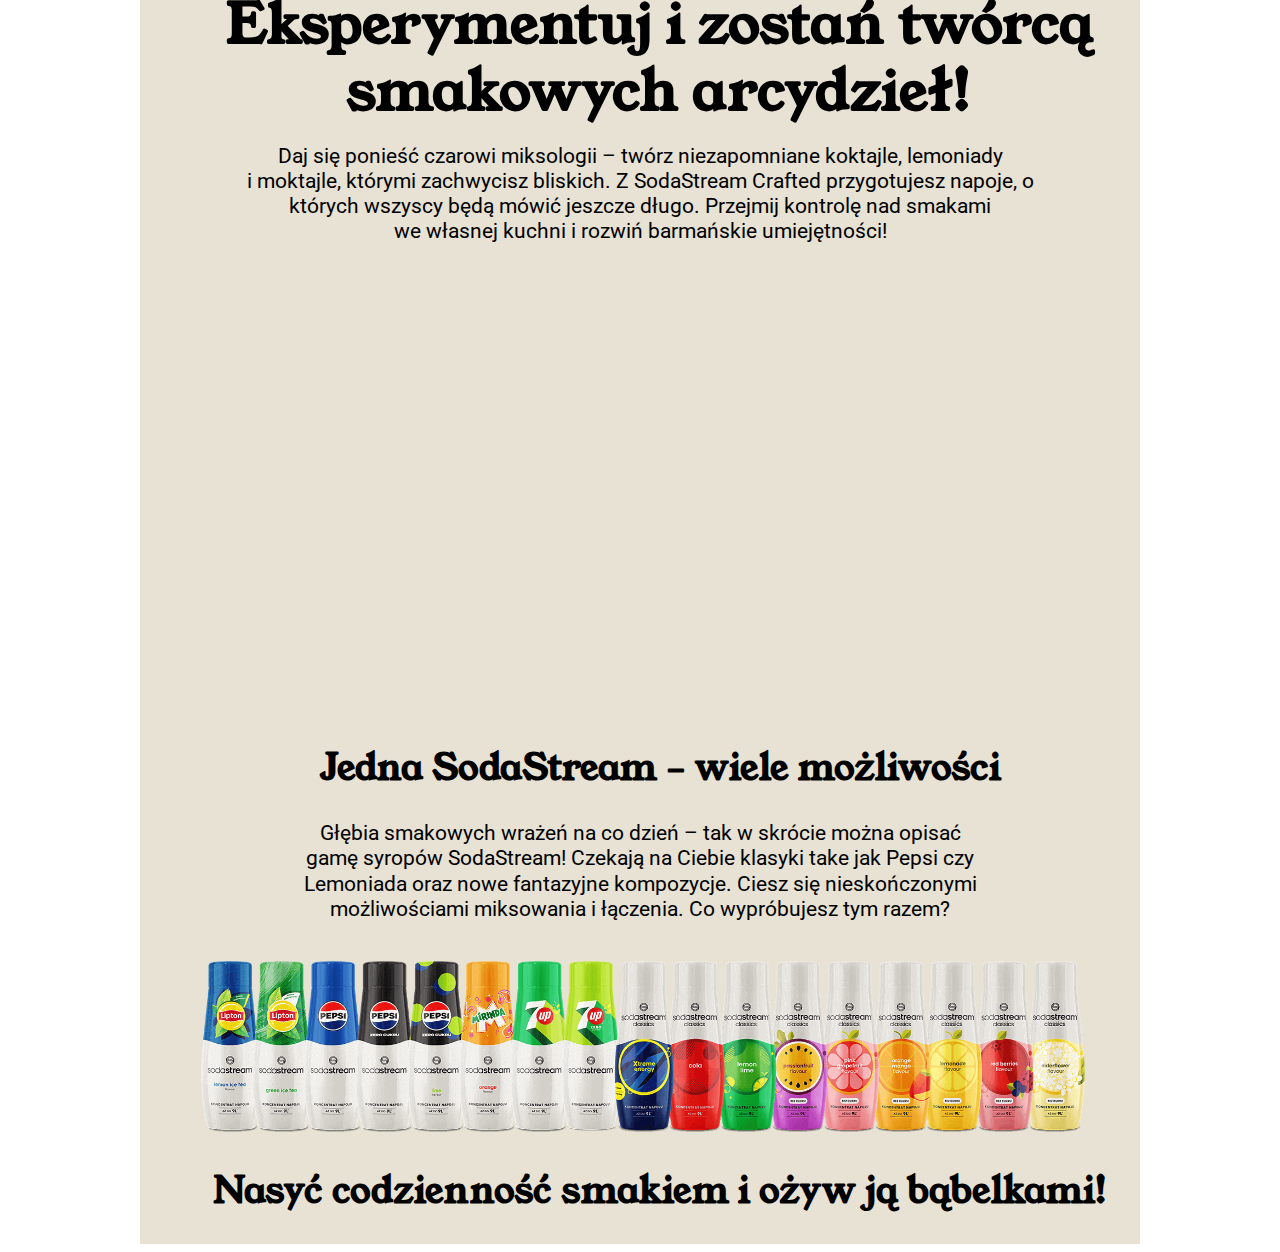
==== commit f6054c15: "feat: add letter spacing" ====
--- a/7290113762961/index.html
+++ b/7290113762961/index.html
@@ -8,7 +8,7 @@
     <style>
       @import url('https://fonts.googleapis.com/css2?family=Roboto:ital,wght@0,100..900;1,100..900&family=Young+Serif&display=swap');
       #es-rc-content.es-rc {
-        font-family: "HurmeGeometricSans3-Regular", sans-serif;
+        font-family: "HurmeGeometricSans3-Regular", "Roboto", sans-serif;
         font-size: 16px;
         font-weight: 300;
         line-height: 1.2;
@@ -83,6 +83,7 @@
         text-align: center;
         font-size: 18px;
         padding-bottom: 15px;
+        letter-spacing: 1px;
       }
       #es-rc-content.es-rc .es-kv__packshot {
         position: relative;
@@ -133,7 +134,6 @@
         padding: 0;
         font-family: "HurmeGeometricSans3-Regular", "Roboto";
         font-weight: 400;
-        font-weight: 500;
         color: #000000;
         padding: 0 15px 25px;
         margin: 0 auto;
@@ -344,6 +344,7 @@
         font-family: "Gazpacho-Bold", "Young Serif", sans-serif;
         font-weight: 700;
         font-size: 60px;
+        letter-spacing: 5px;
       }
       #es-rc-content.es-rc .es-recipes__day-night-label--first {
         color: #ffffff;
@@ -368,6 +369,7 @@
         font-family: "Gazpacho-Bold", "Young Serif", sans-serif;
         font-weight: 700;
         font-size: 30px;
+        letter-spacing: 1px;
       }
       #es-rc-content.es-rc .es-recipes__day-night-recipe-content-title--small {
         margin-bottom: 20px;
@@ -1159,7 +1161,7 @@
           top: 43%;
         }
         #es-rc-content.es-rc .es-video {
-          margin-top: -120px;
+          margin-top: -80px;
         }
       }
       @keyframes slidedown {
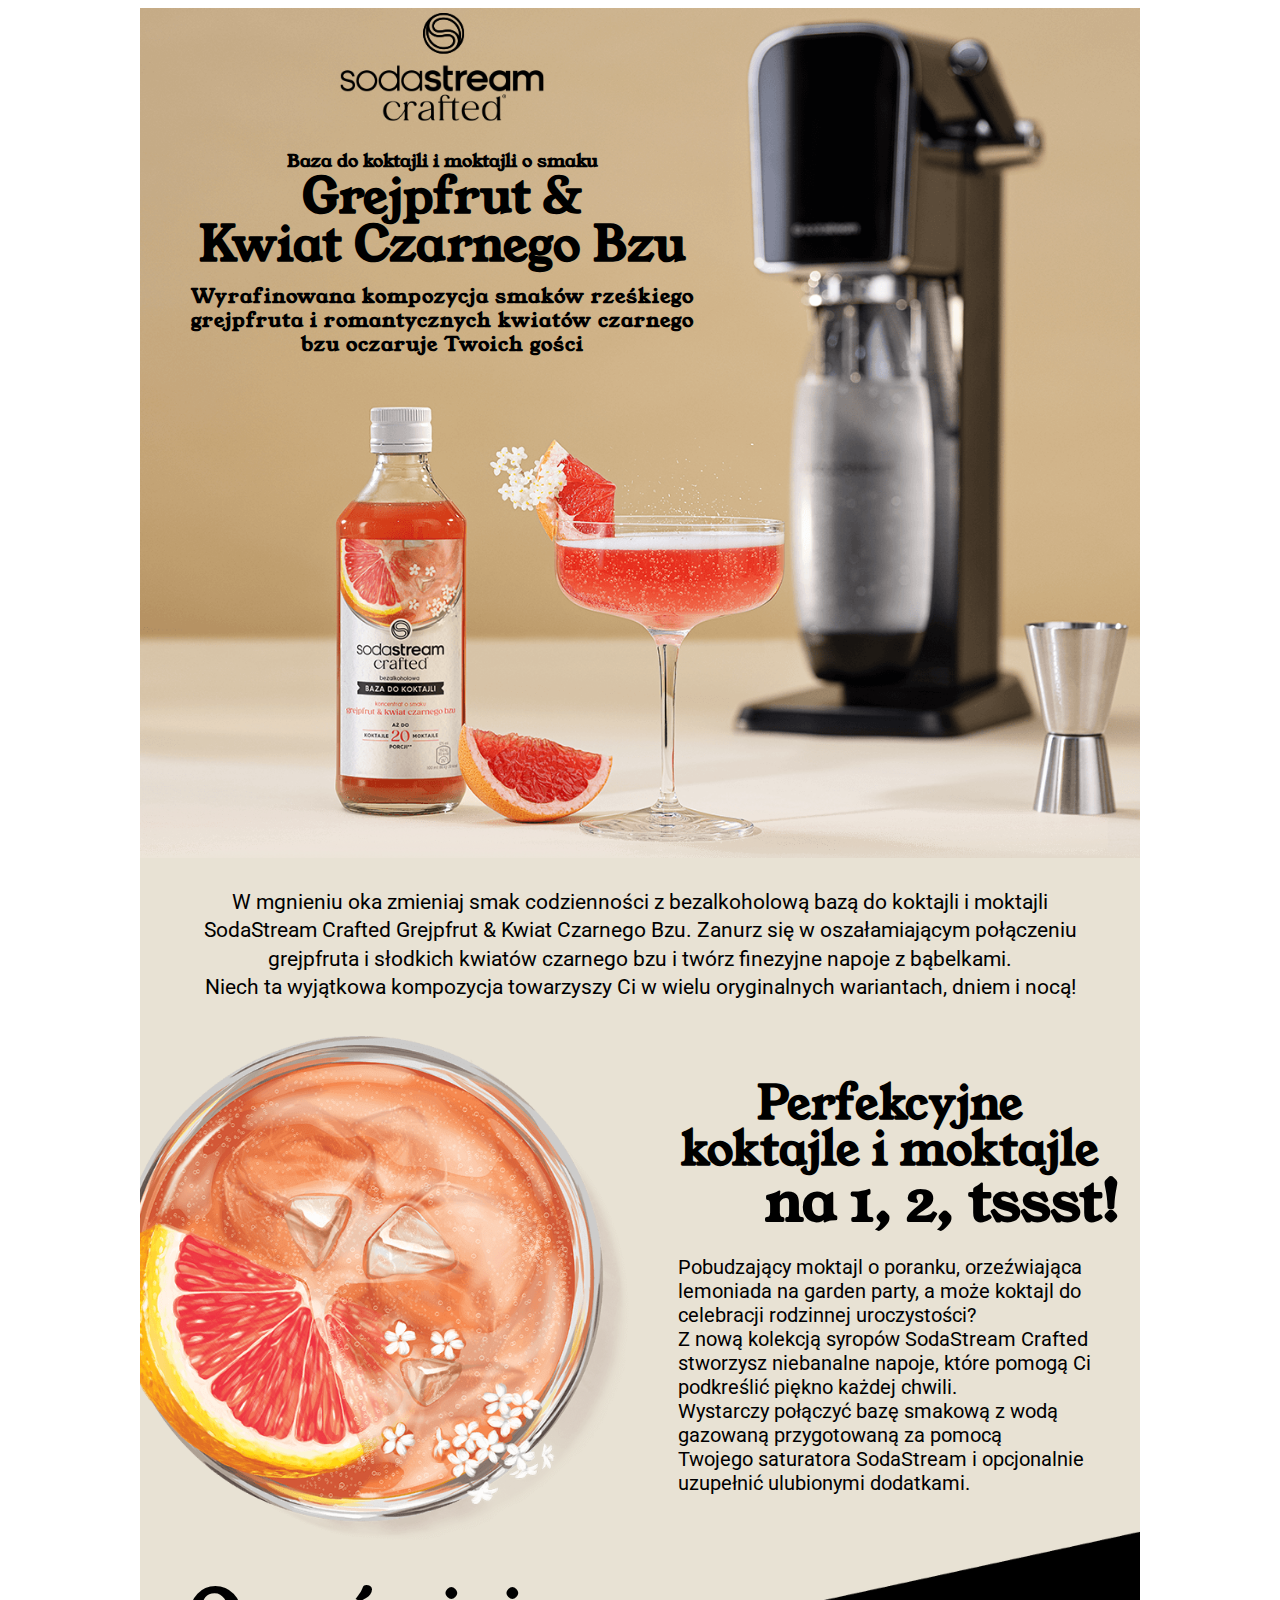
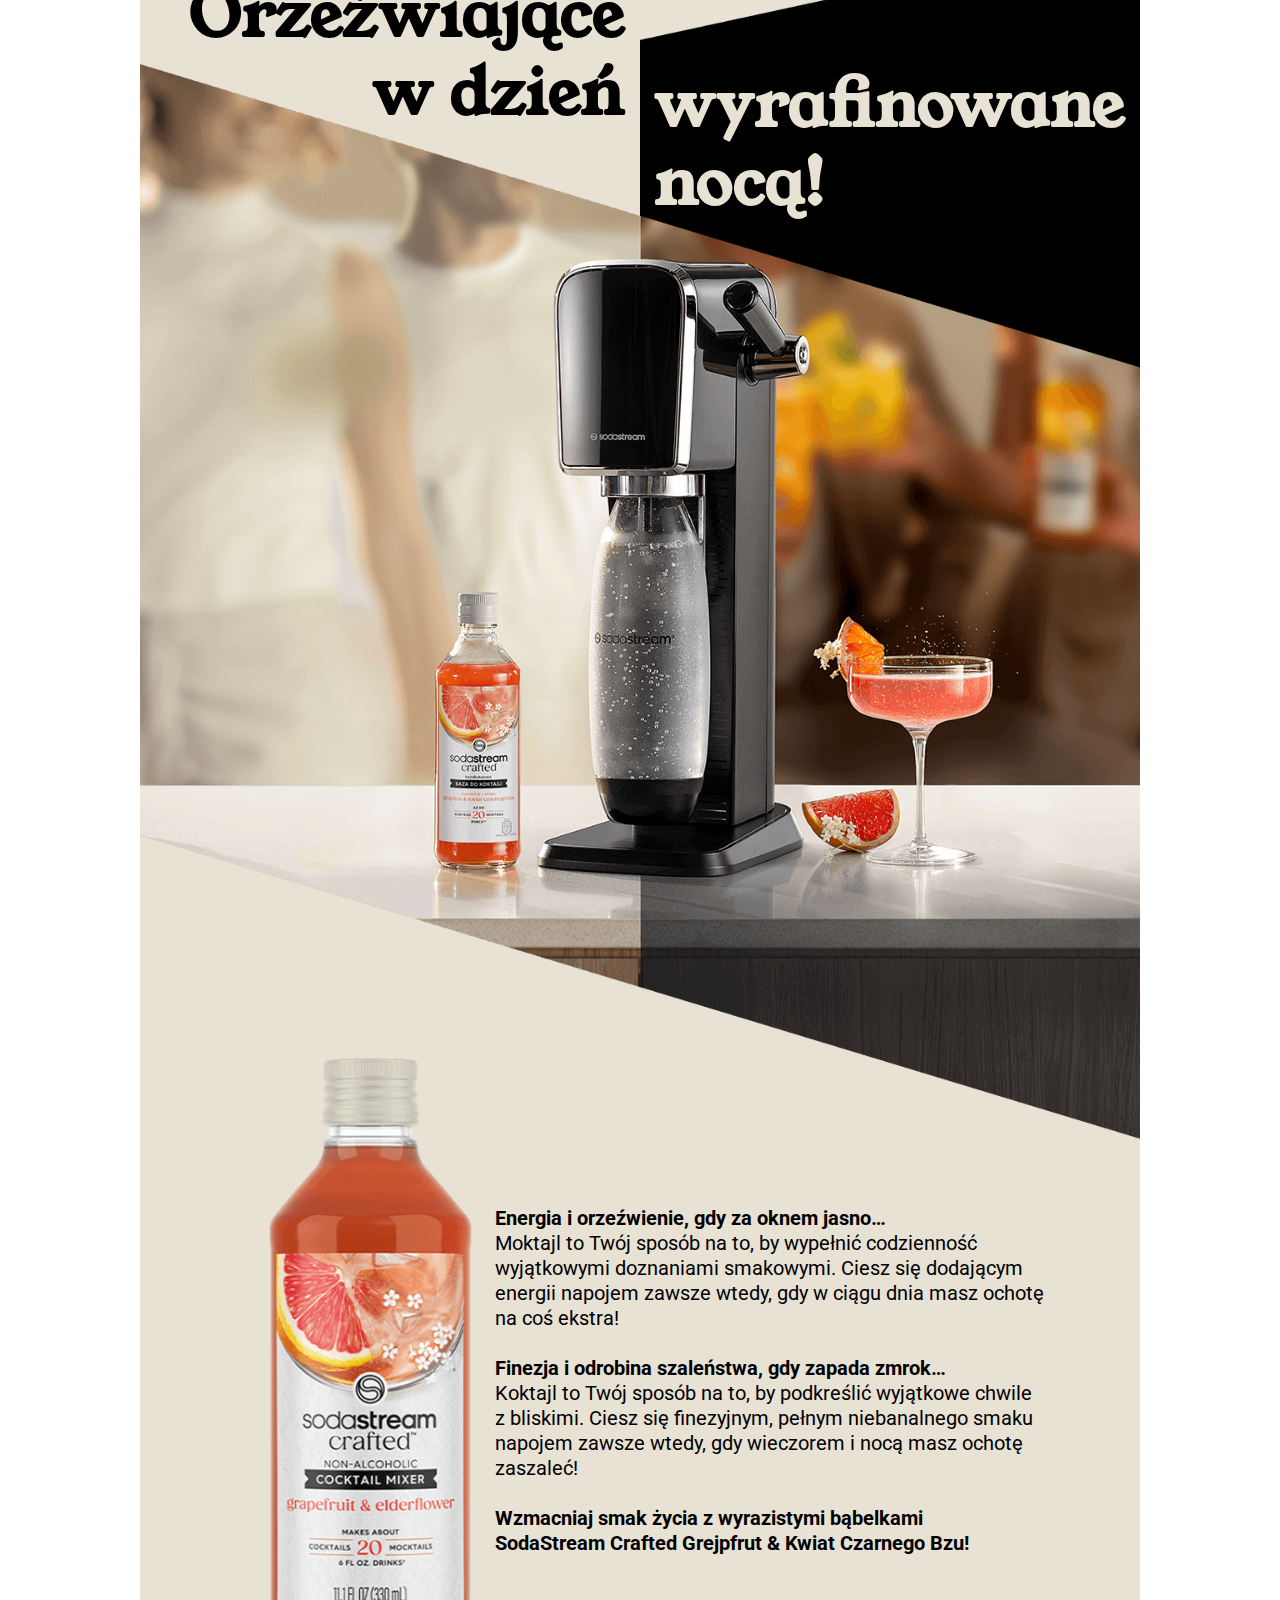
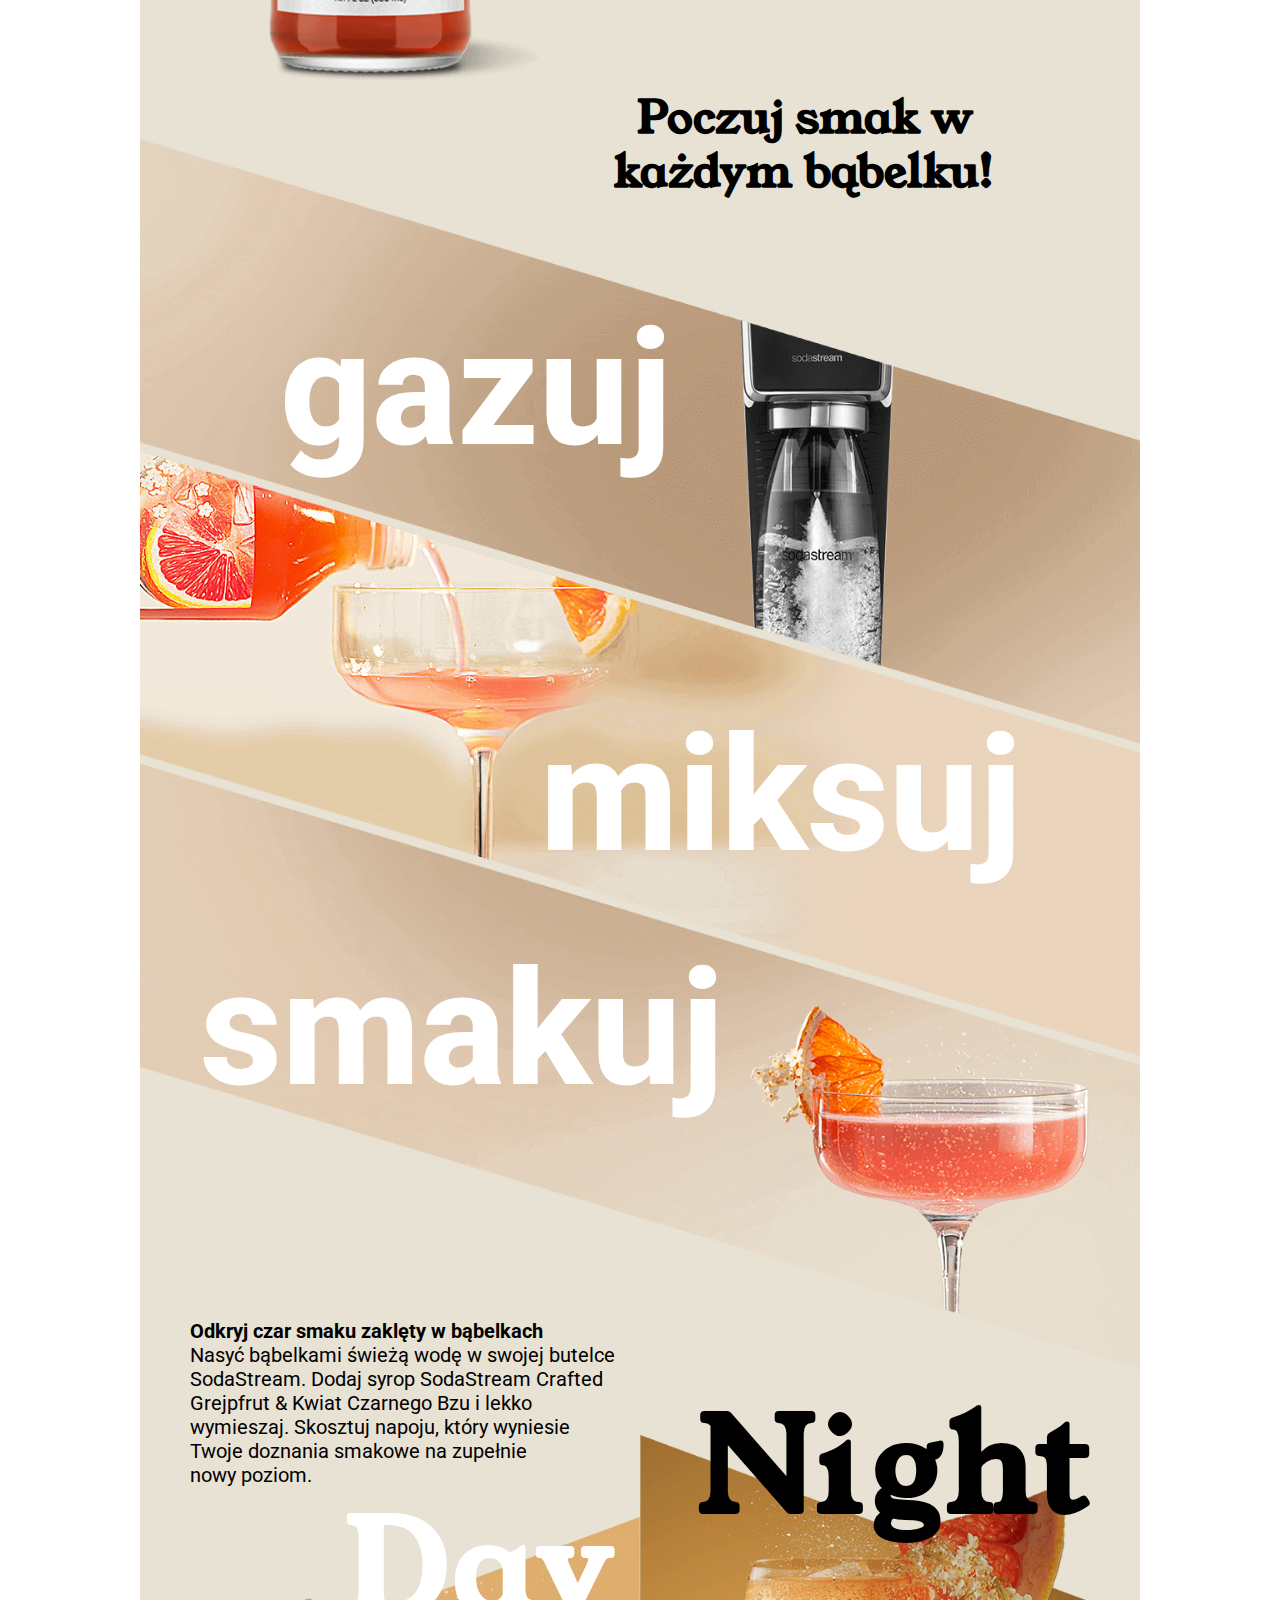
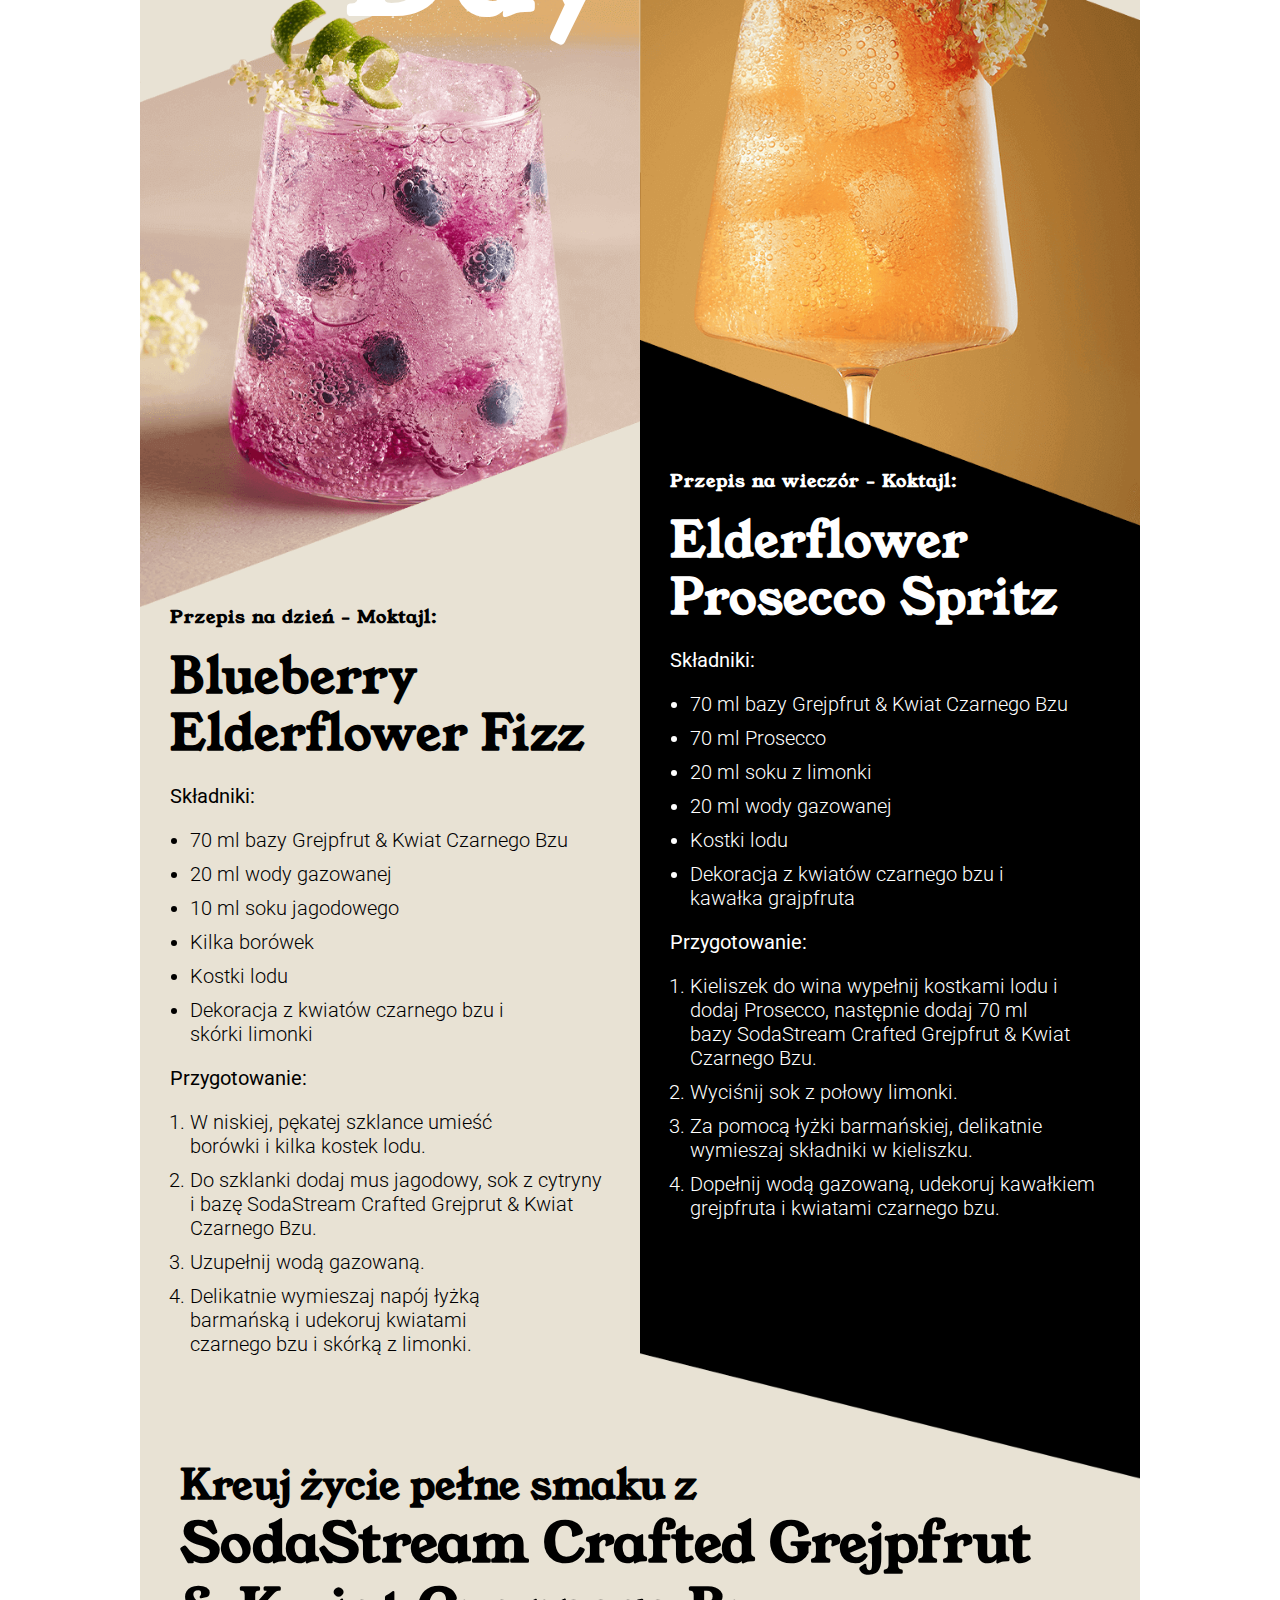
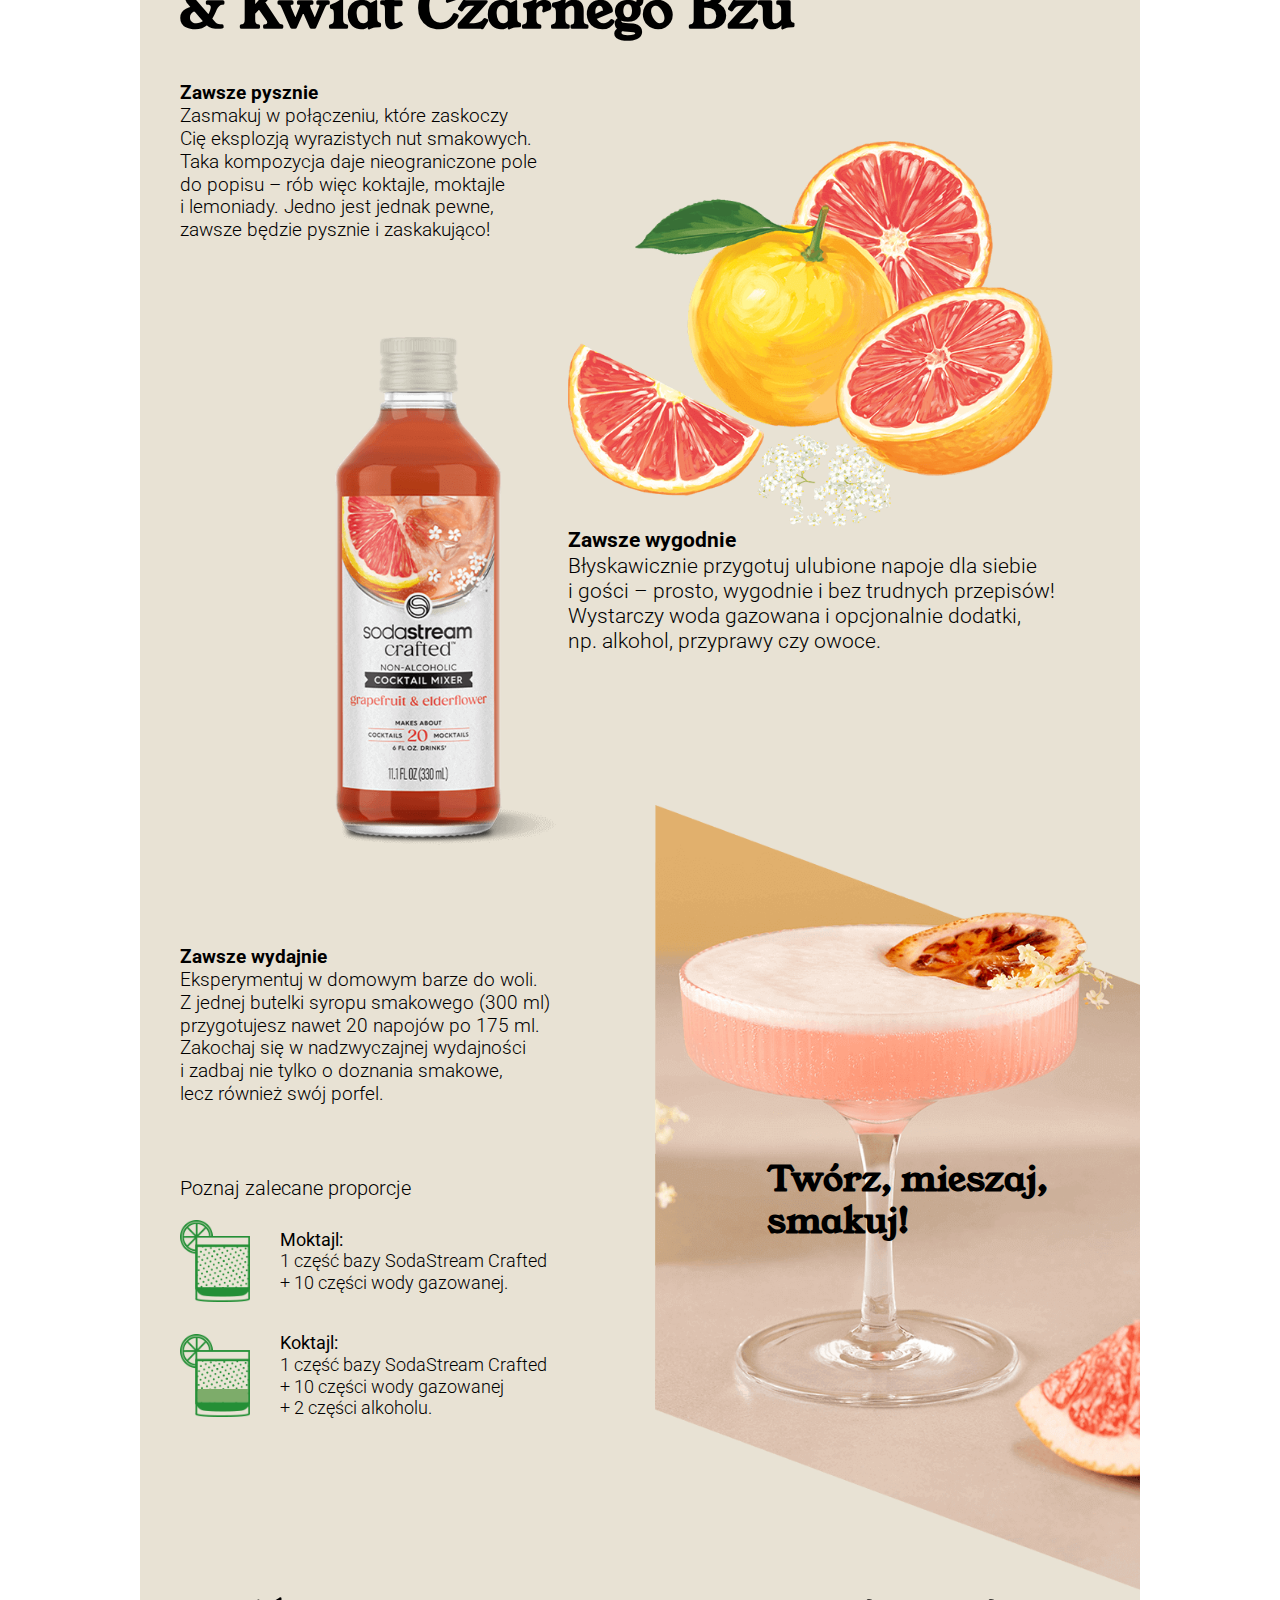
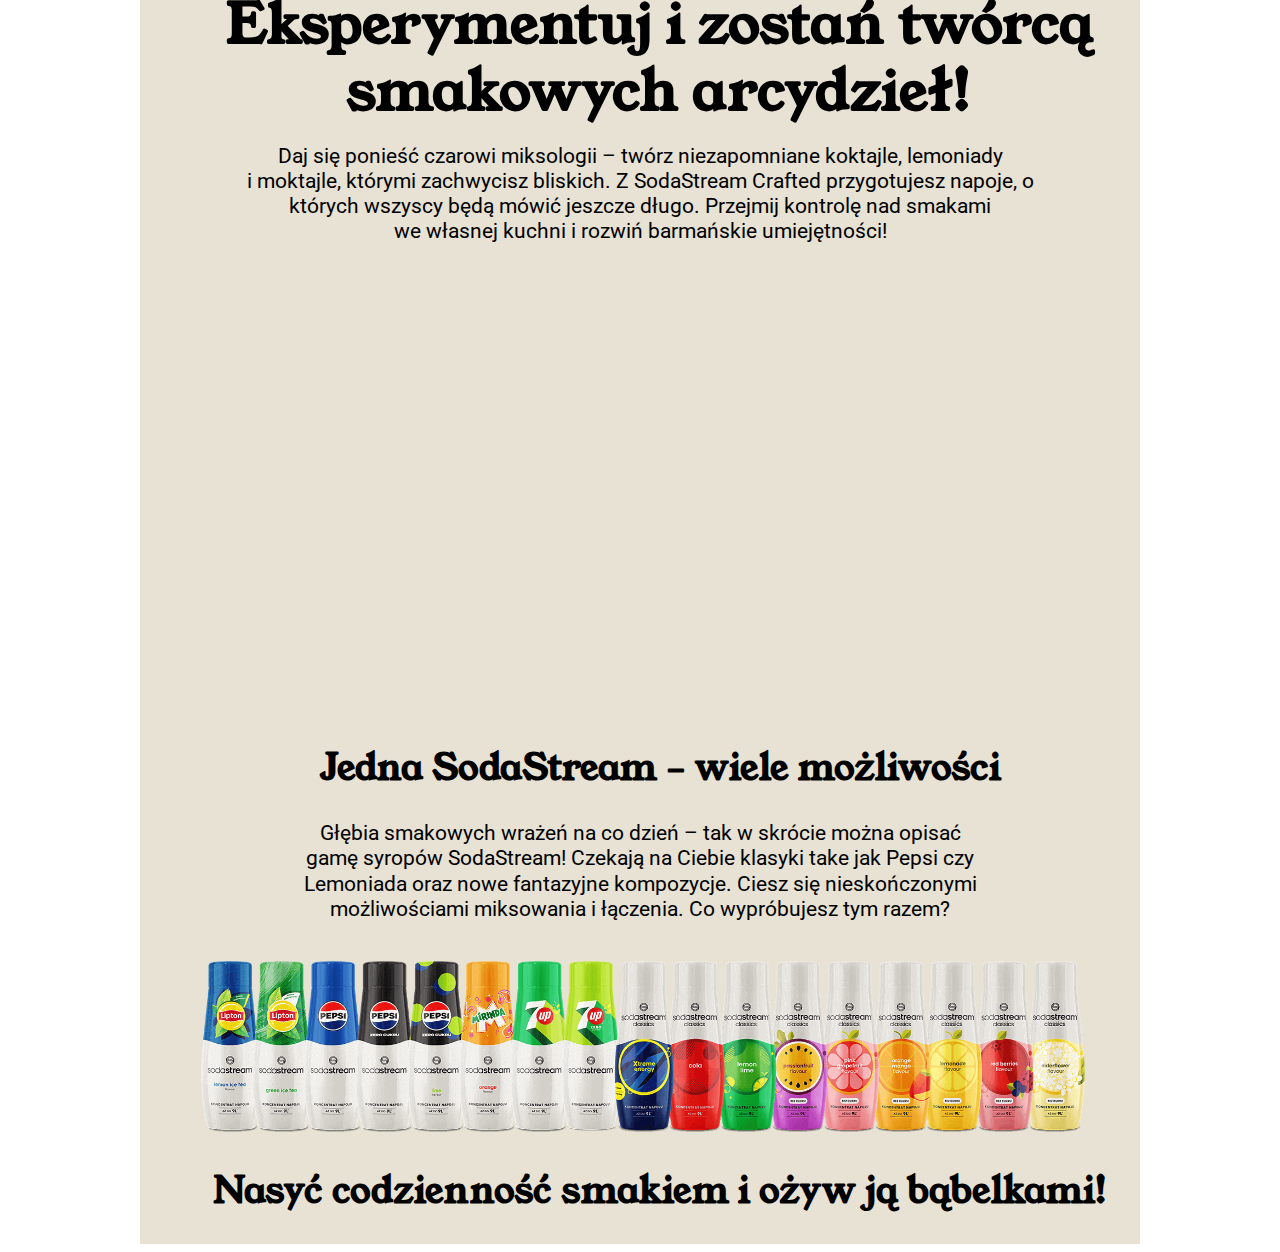
==== commit ddf260d2: "style: change text weight" ====
--- a/7290113762961/index.html
+++ b/7290113762961/index.html
@@ -424,7 +424,7 @@
       }
       #es-rc-content.es-rc .es-lemonade__text {
         font-family: "HurmeGeometricSans3-Regular", "Roboto";
-        font-weight: 400;
+        font-weight: 300;
         margin-bottom: 30px;
         padding-left: 10px;
         padding-right: 10px;
@@ -1088,10 +1088,11 @@
         }
         #es-rc-content.es-rc .es-info__title {
           font-size: 46px;
+          padding-left: 25px;
         }
         #es-rc-content.es-rc .es-info__title--large {
           font-size: 57px;
-          margin-right: -27px;
+          margin-right: -8px;
         }
         #es-rc-content.es-rc .es-possibilities__title {
           font-size: 65px;
@@ -1450,11 +1451,11 @@
                alt="Opakowanie Sodastream">
 
           <p class="es-lemonade__text es-lemonade__text--second">
-            <b class="es-lemonade__bold">Zawsze wygodnie</b>
+            <b class="es-lemonade__bold">Zawsze wygodnie</b><br>
 
             Błyskawicznie przygotuj ulubione napoje dla siebie
-            i gości – prosto, wygodnie i bez trudnych przepisów! Wystarczy woda gazowana i opcjonalnie dodatki,
-            np. alkohol, przyprawy czy owoce.
+            i&nbsp;gości – prosto, wygodnie i bez trudnych przepisów! Wystarczy woda gazowana i opcjonalnie dodatki,
+            np.&nbsp;alkohol, przyprawy czy owoce.
           </p>
         </div>
 
@@ -1464,11 +1465,11 @@
               <b class="es-lemonade__bold">Zawsze wydajnie</b><br>
 
               Eksperymentuj w domowym barze do woli.
-              Z jednej butelki syropu smakowego (300 ml) przygotujesz nawet 20 napojów po 175 ml. Zakochaj się w
+              Z&nbsp;jednej butelki syropu smakowego (300 ml) przygotujesz nawet 20 napojów po 175 ml. Zakochaj się w
               nadzwyczajnej
               wydajności
               i&nbsp;zadbaj nie tylko o doznania smakowe,
-              lecz również swój porfel.
+              lecz&nbsp;również swój porfel.
             </p>
             <div class="es-lemonade__group">
               <p class="es-lemonade__group-title">
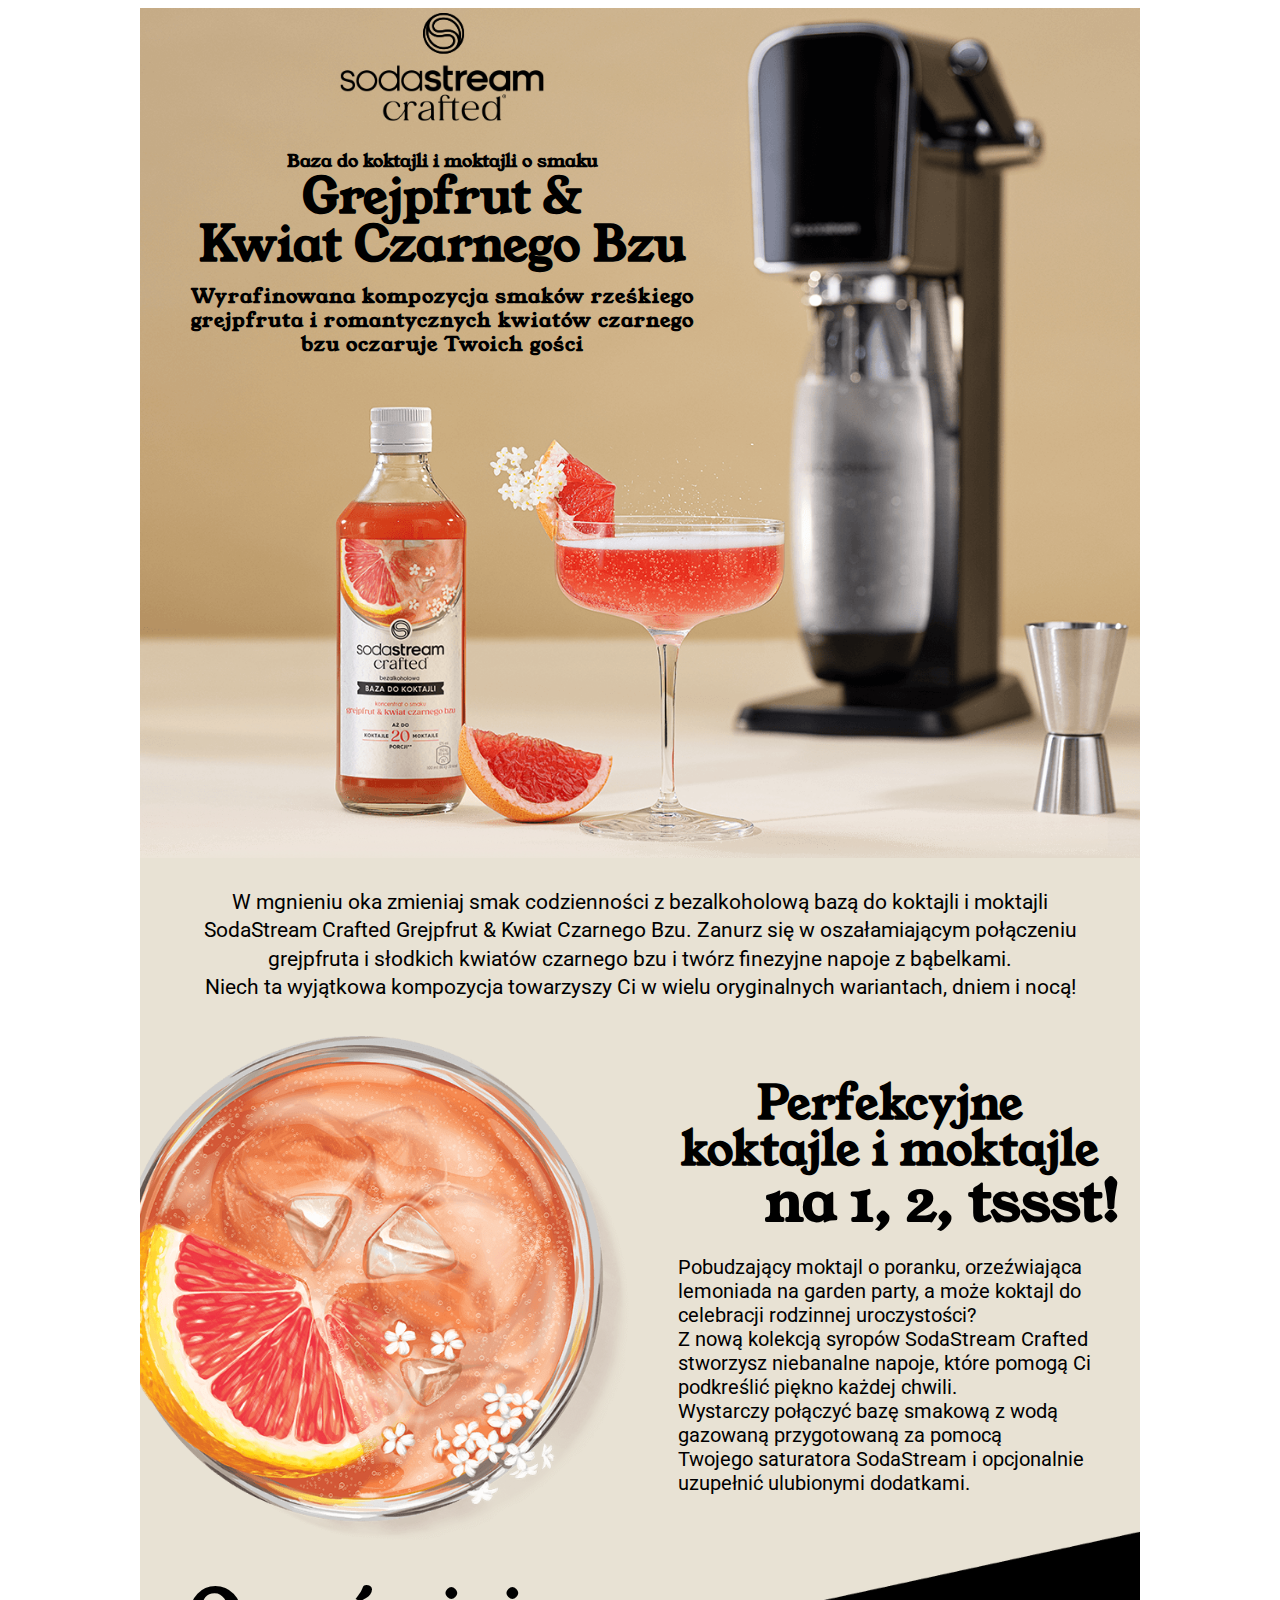
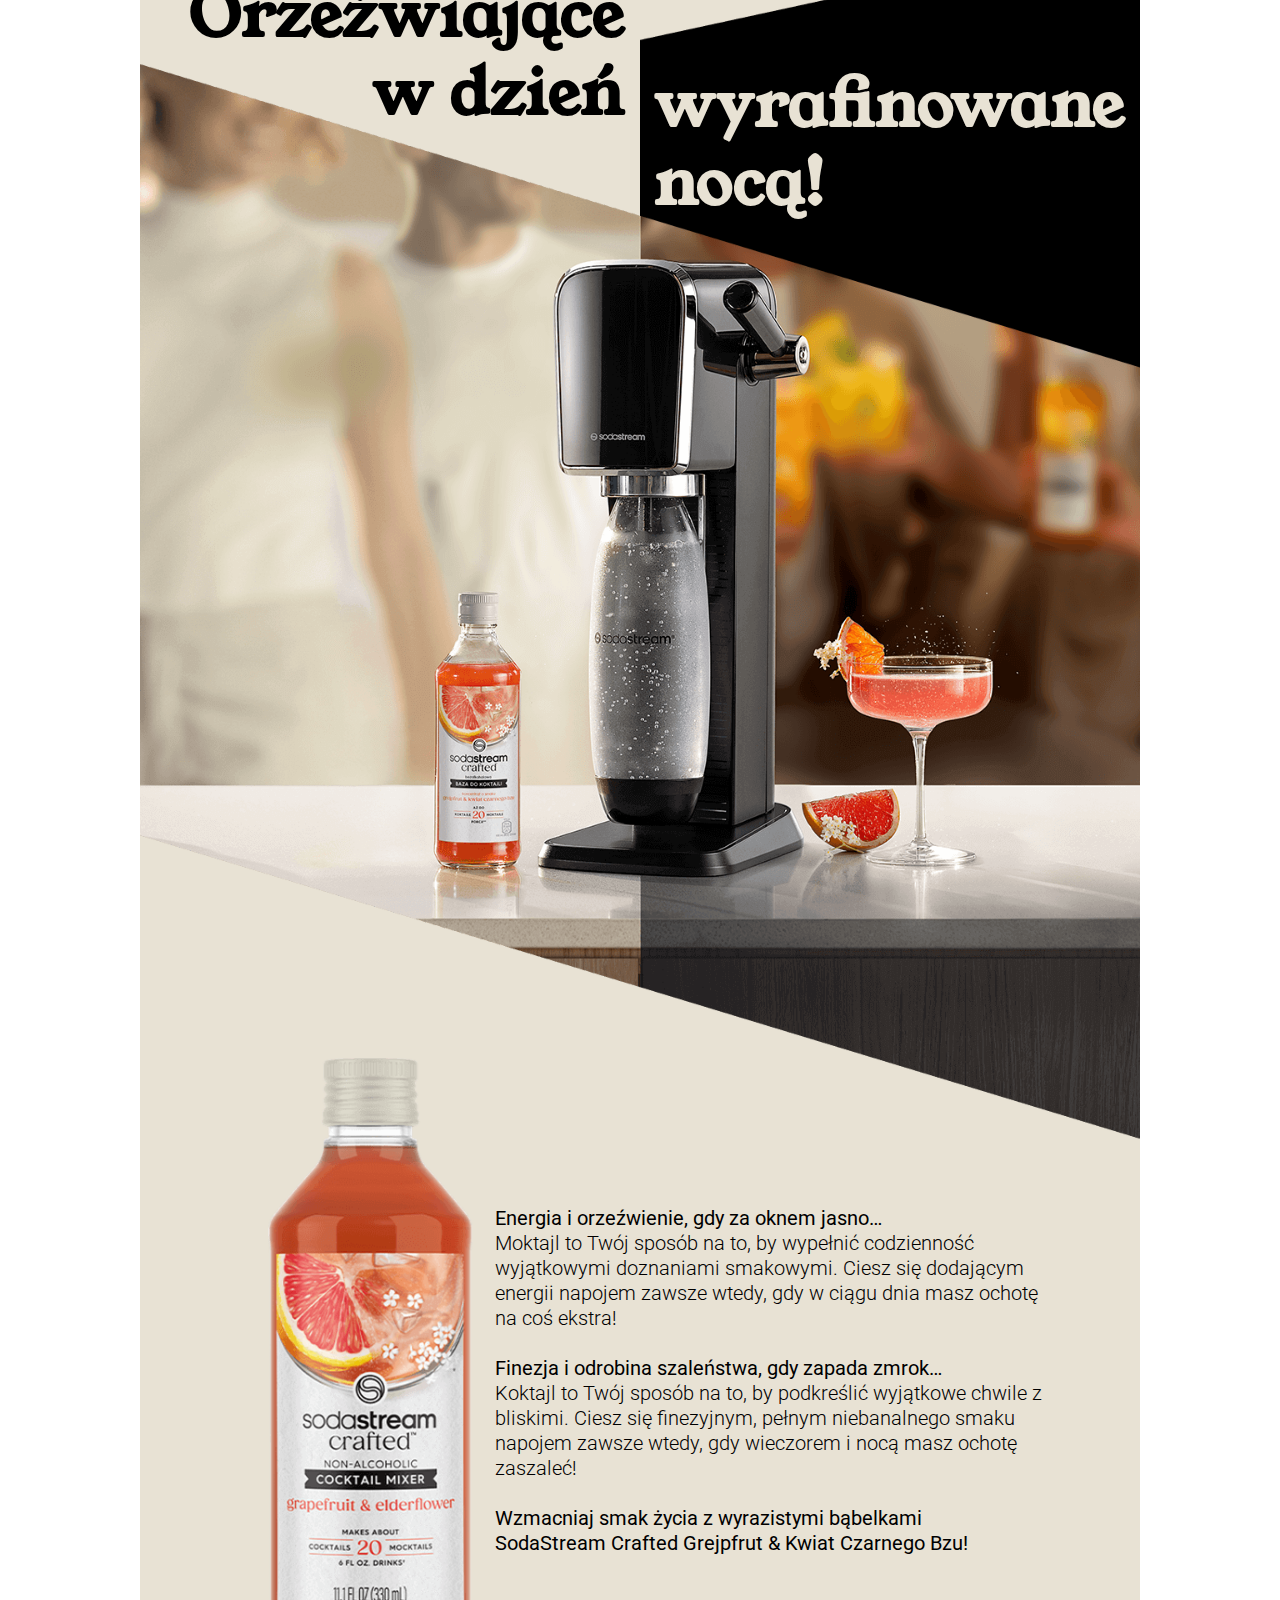
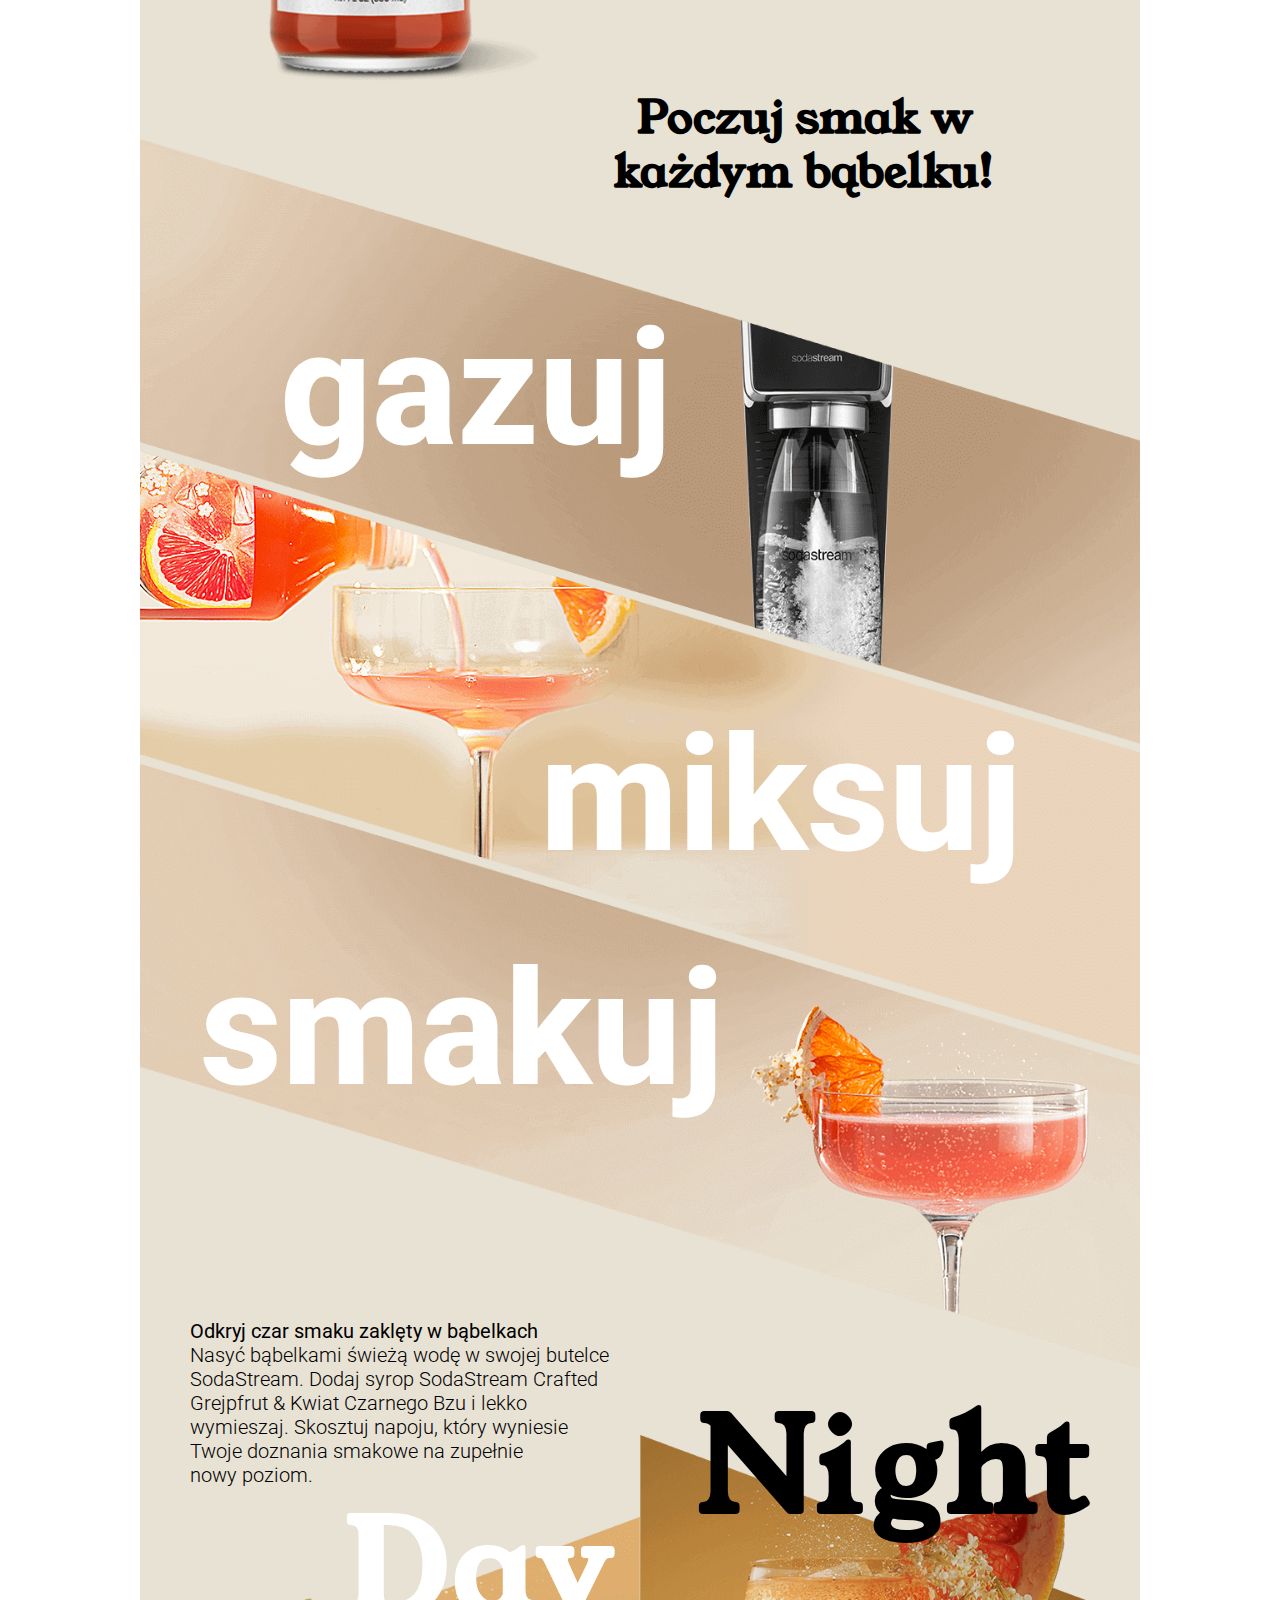
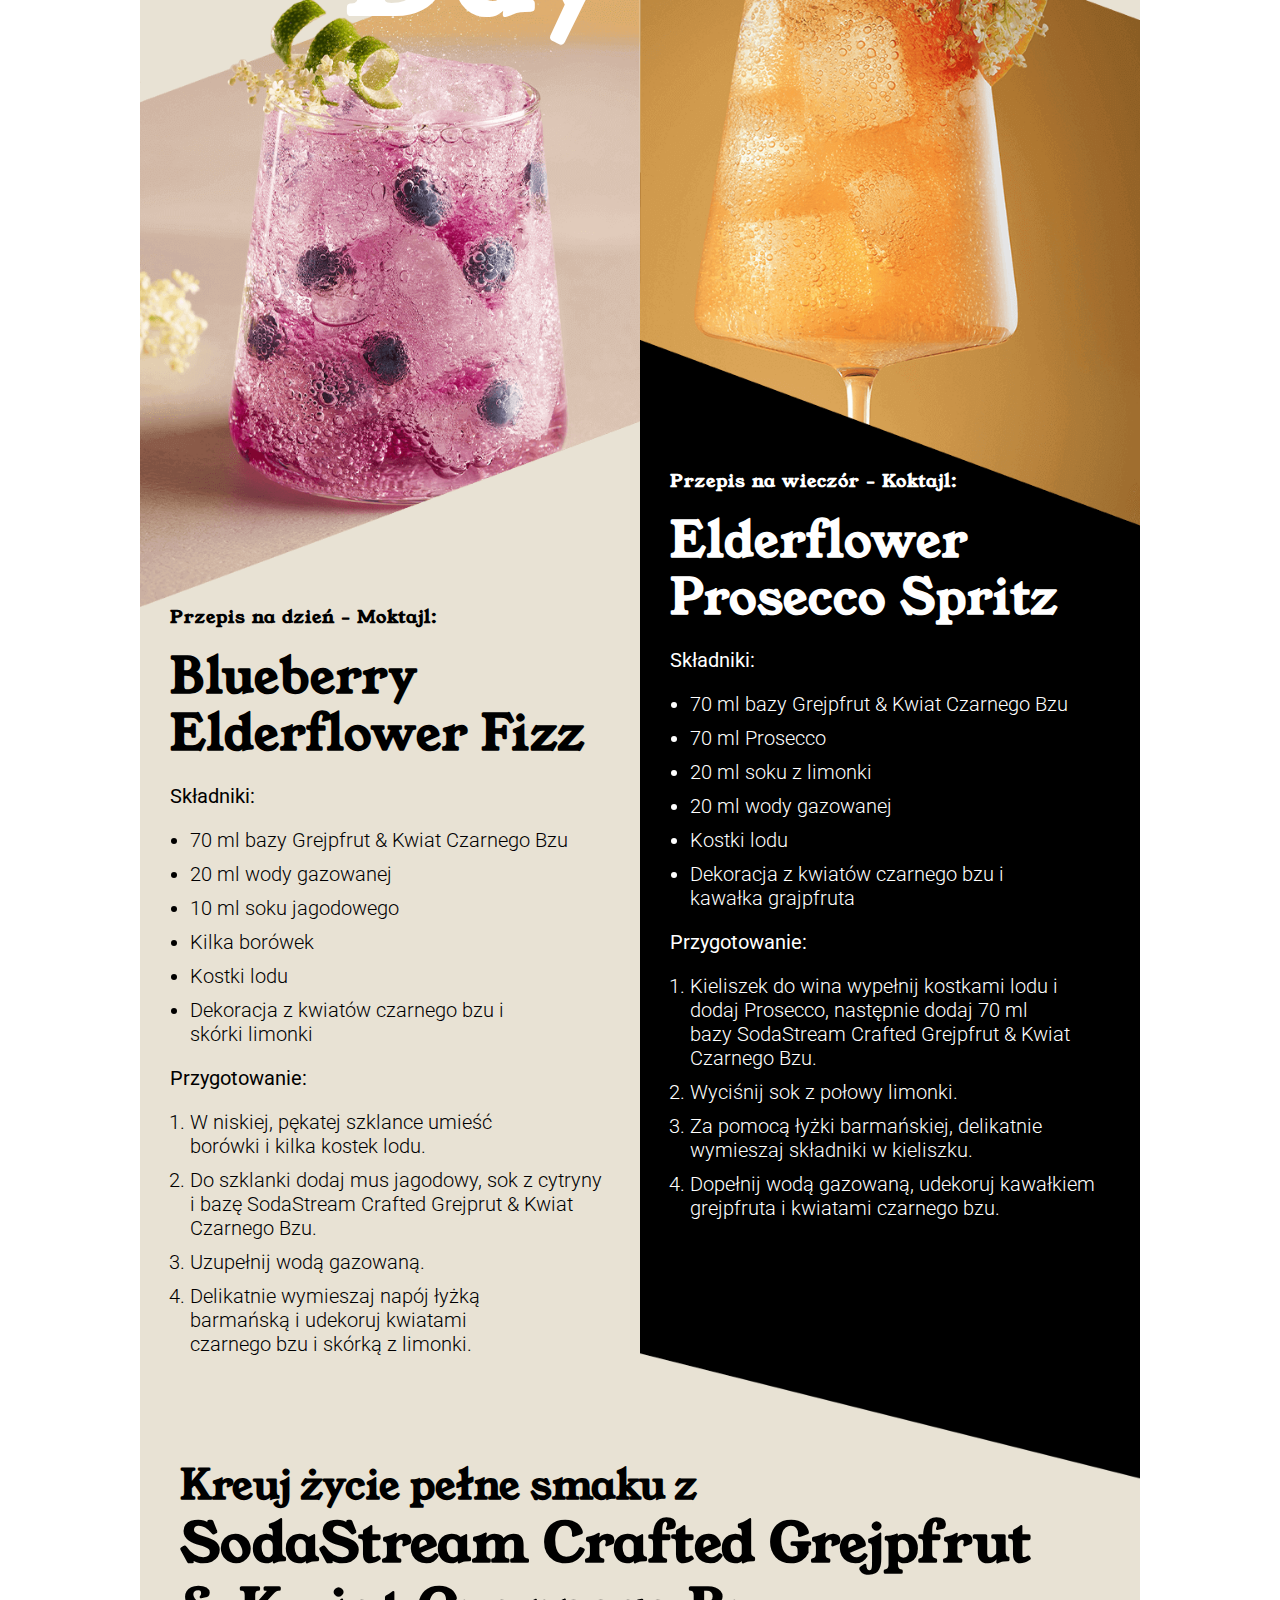
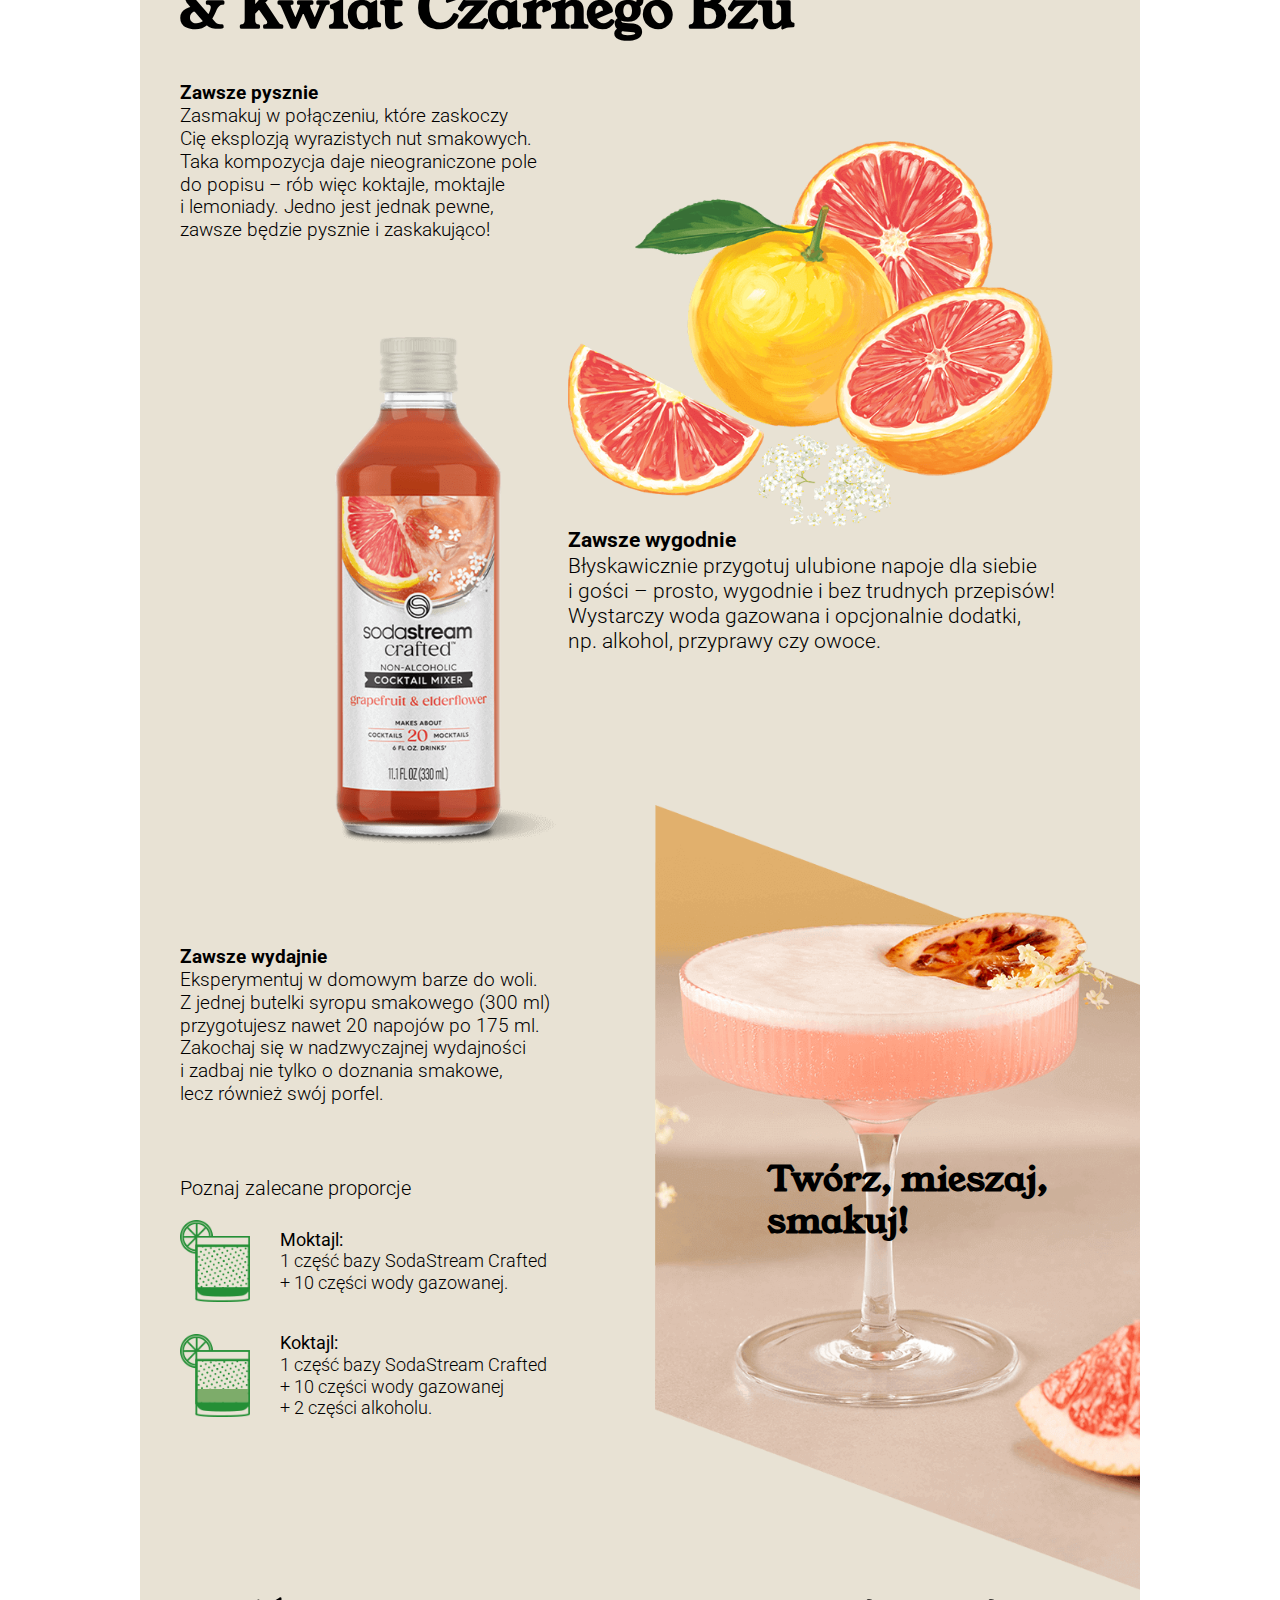
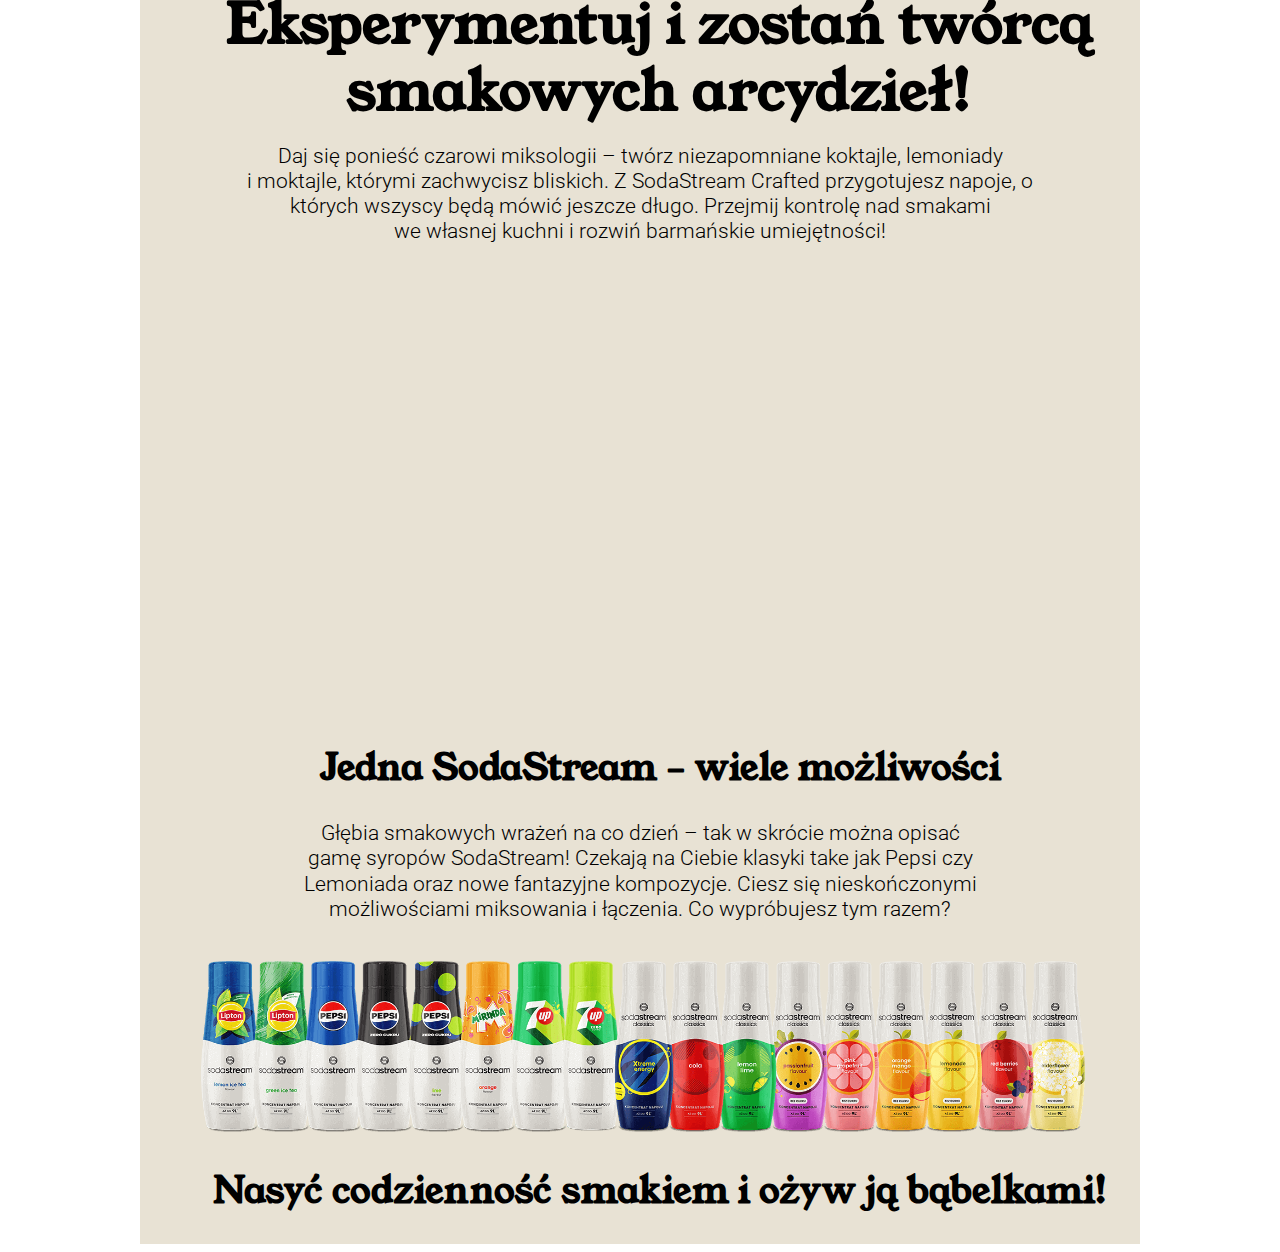
==== commit 672d1499: "feat: change font weight to 300" ====
--- a/7290113762961/index.html
+++ b/7290113762961/index.html
@@ -197,7 +197,7 @@
       #es-rc-content.es-rc .es-possibilities__text {
         padding: 15px;
         font-family: "HurmeGeometricSans3-Regular", "Roboto";
-        font-weight: 400;
+        font-weight: 300;
       }
       #es-rc-content.es-rc .es-possibilities__packshot {
         margin: 0 auto;
@@ -326,7 +326,7 @@
         padding-right: 10px;
         margin-bottom: 30px;
         font-family: "HurmeGeometricSans3-Regular", "Roboto";
-        font-weight: 400;
+        font-weight: 300;
         font-size: 16px;
       }
       #es-rc-content.es-rc .es-recipes__day-night {
@@ -502,7 +502,7 @@
       }
       #es-rc-content.es-rc .es-video__text {
         font-family: "HurmeGeometricSans3-Regular", "Roboto";
-        font-weight: 400;
+        font-weight: 300;
         text-align: center;
         max-width: 100%;
         margin-bottom: 20px;
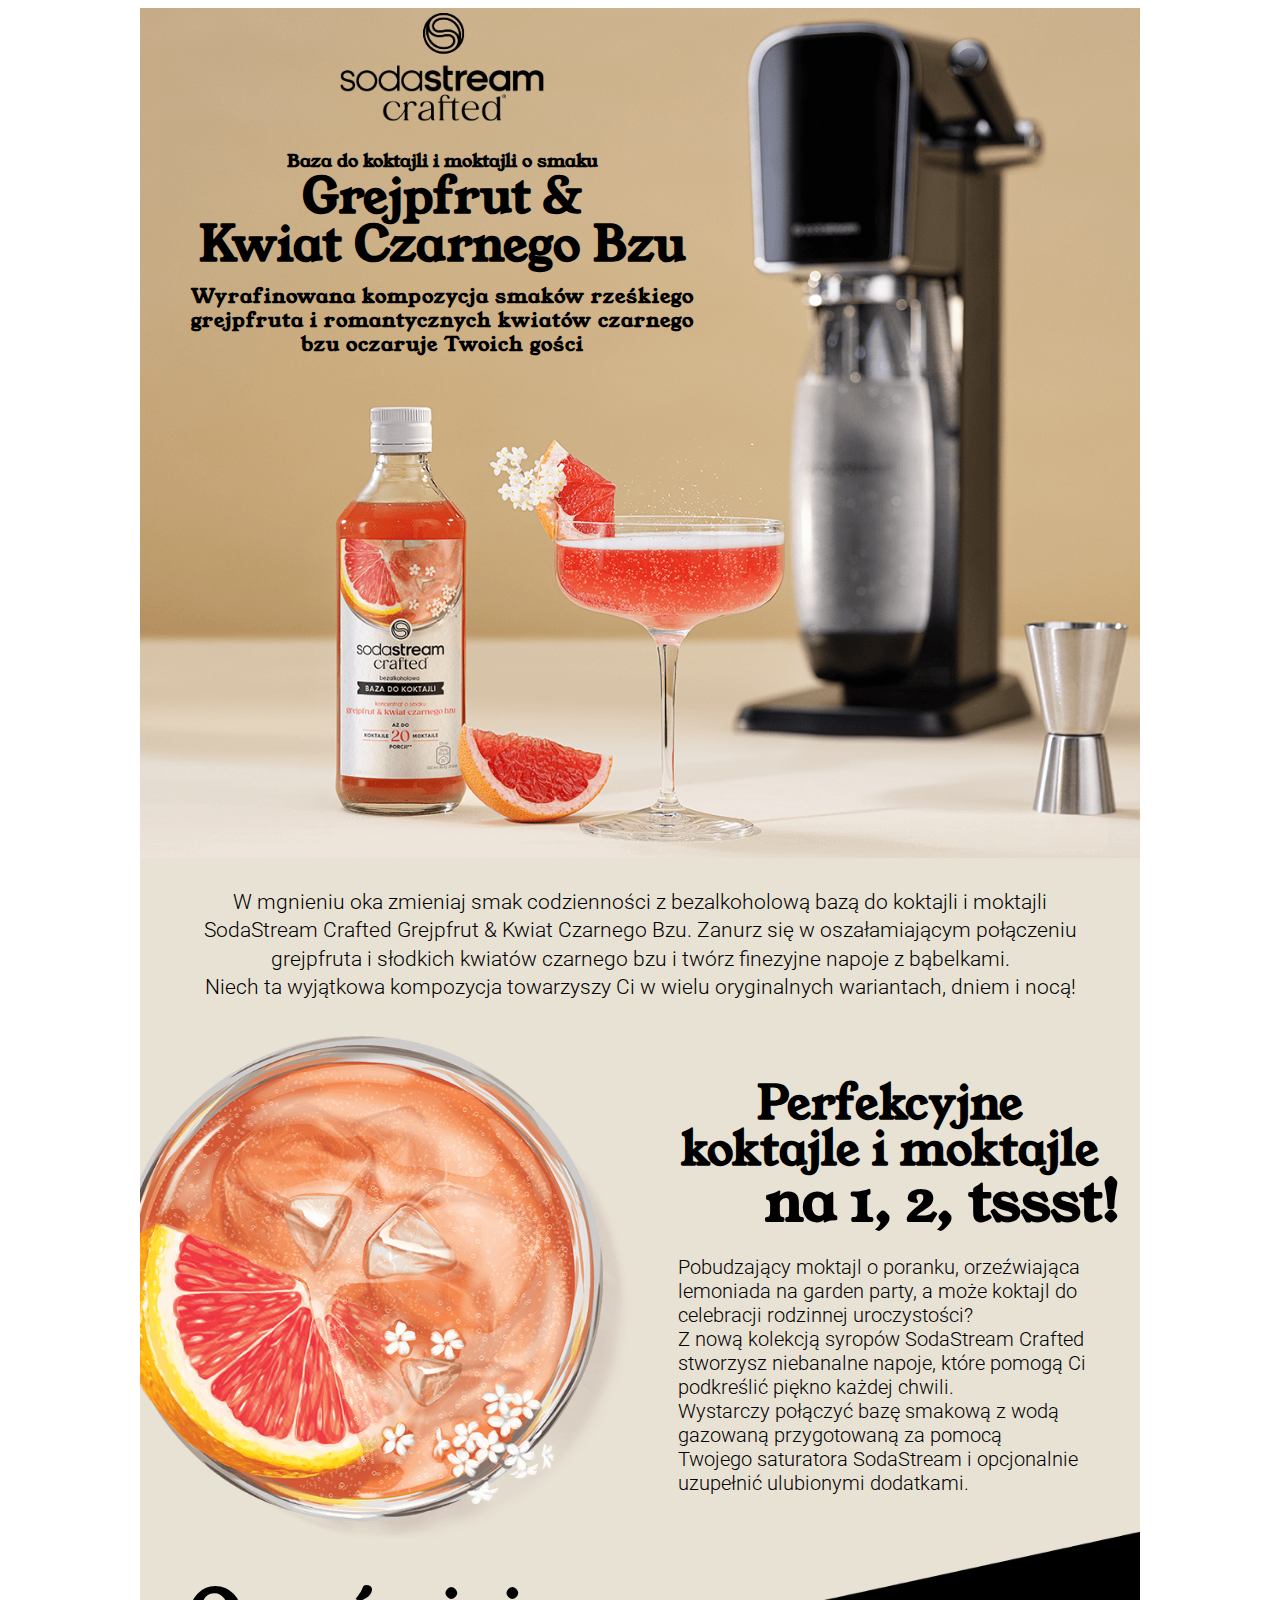
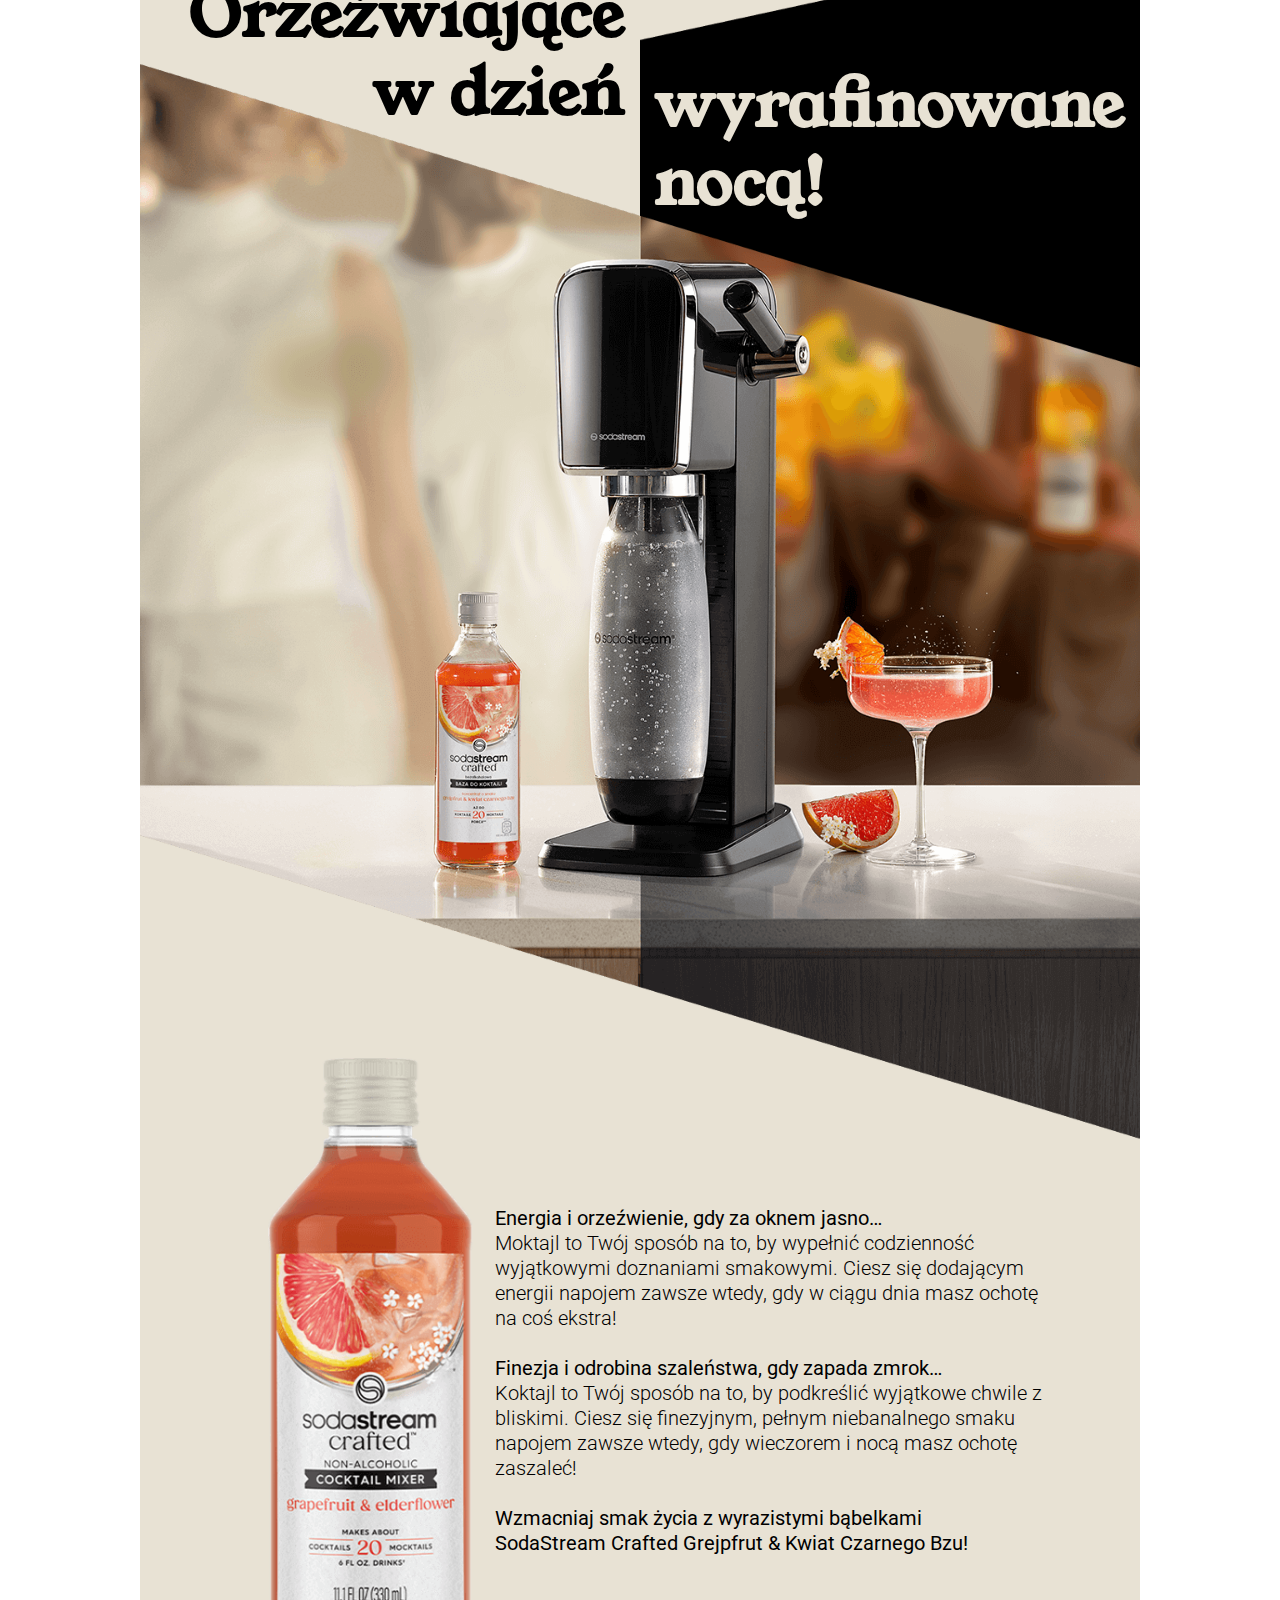
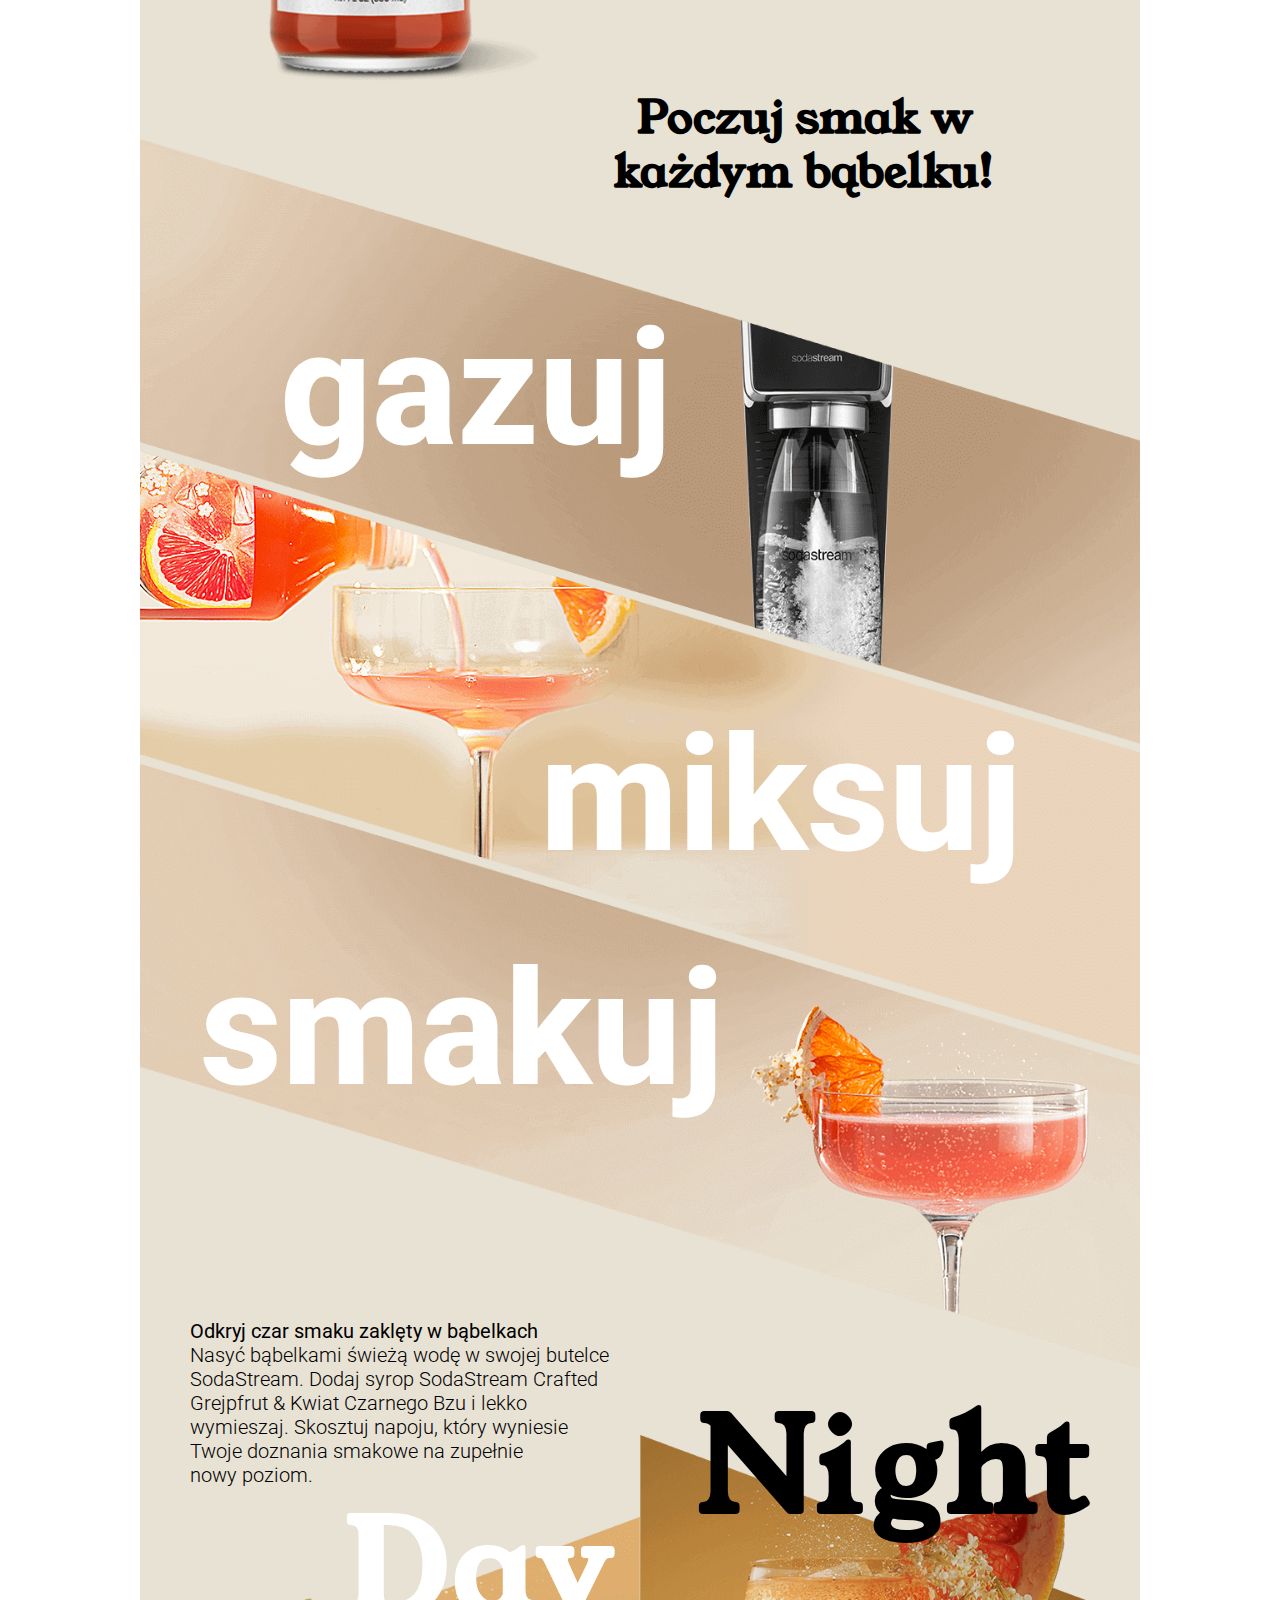
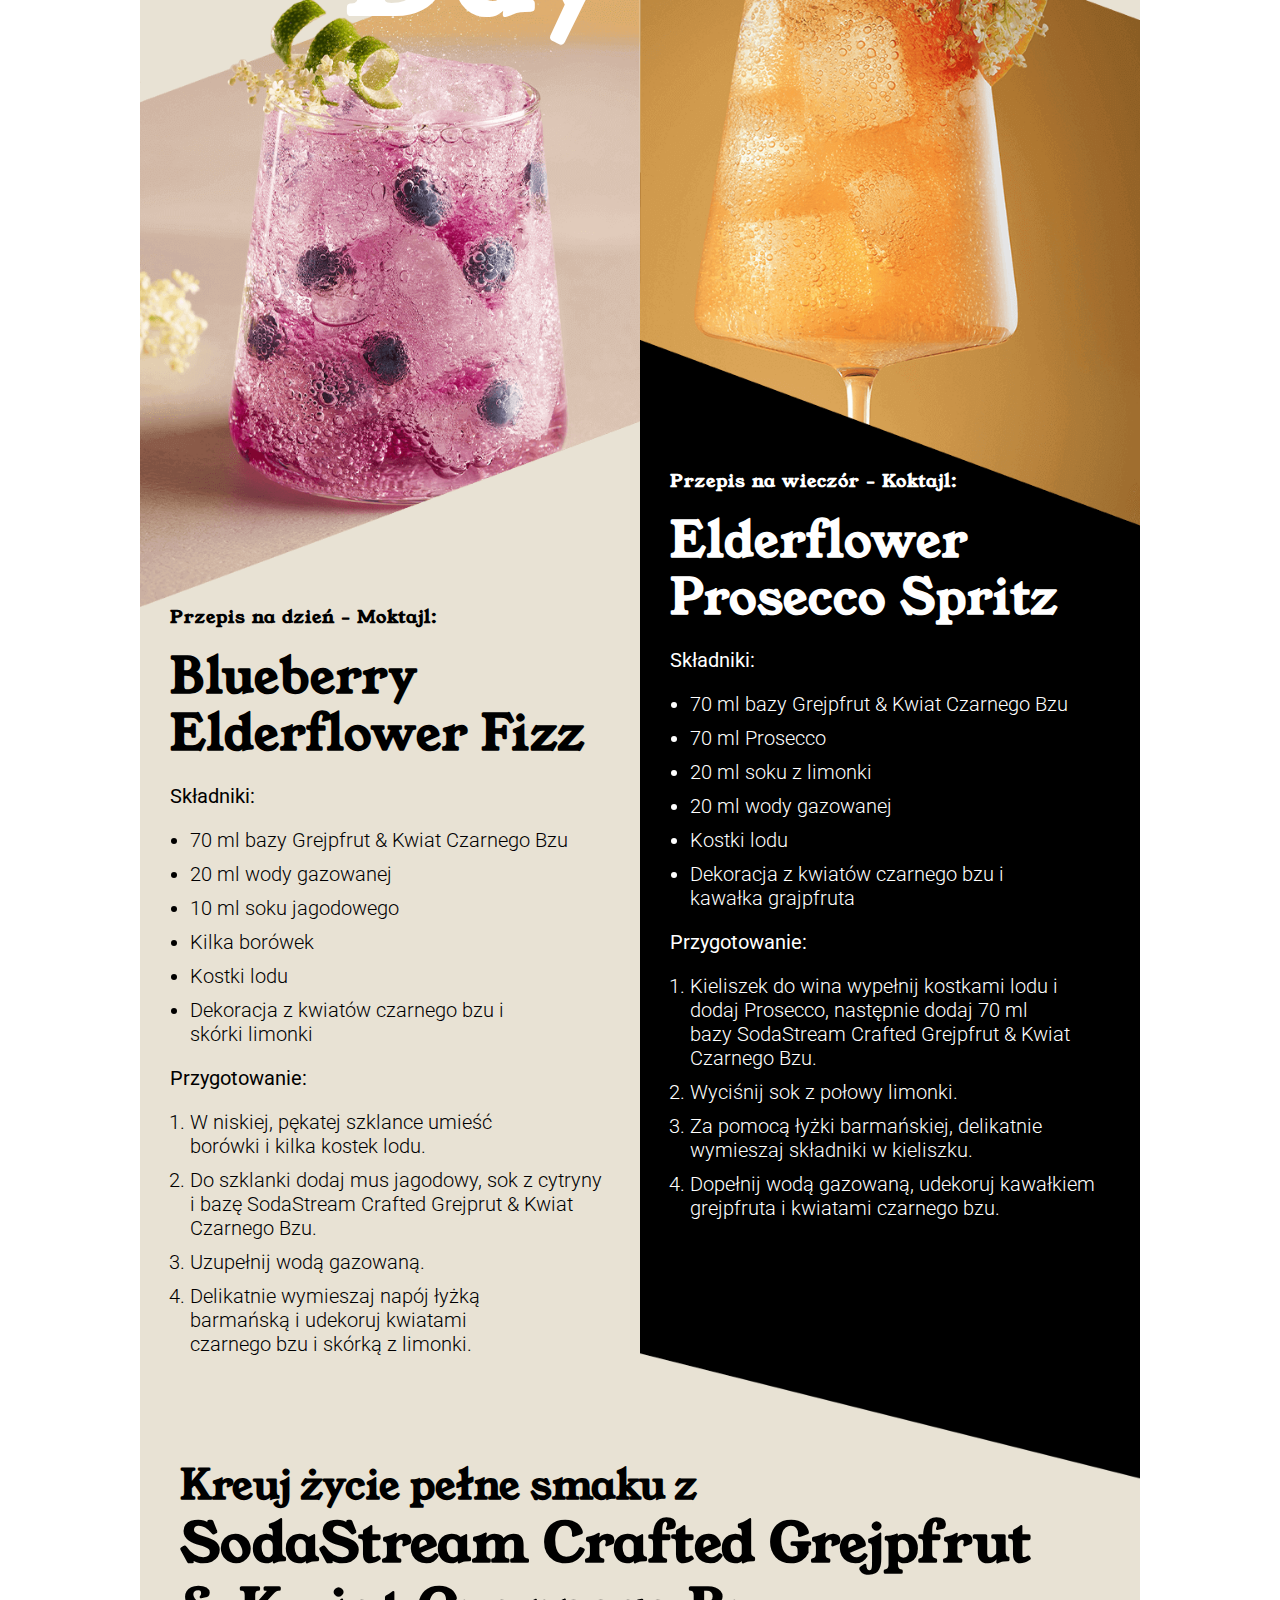
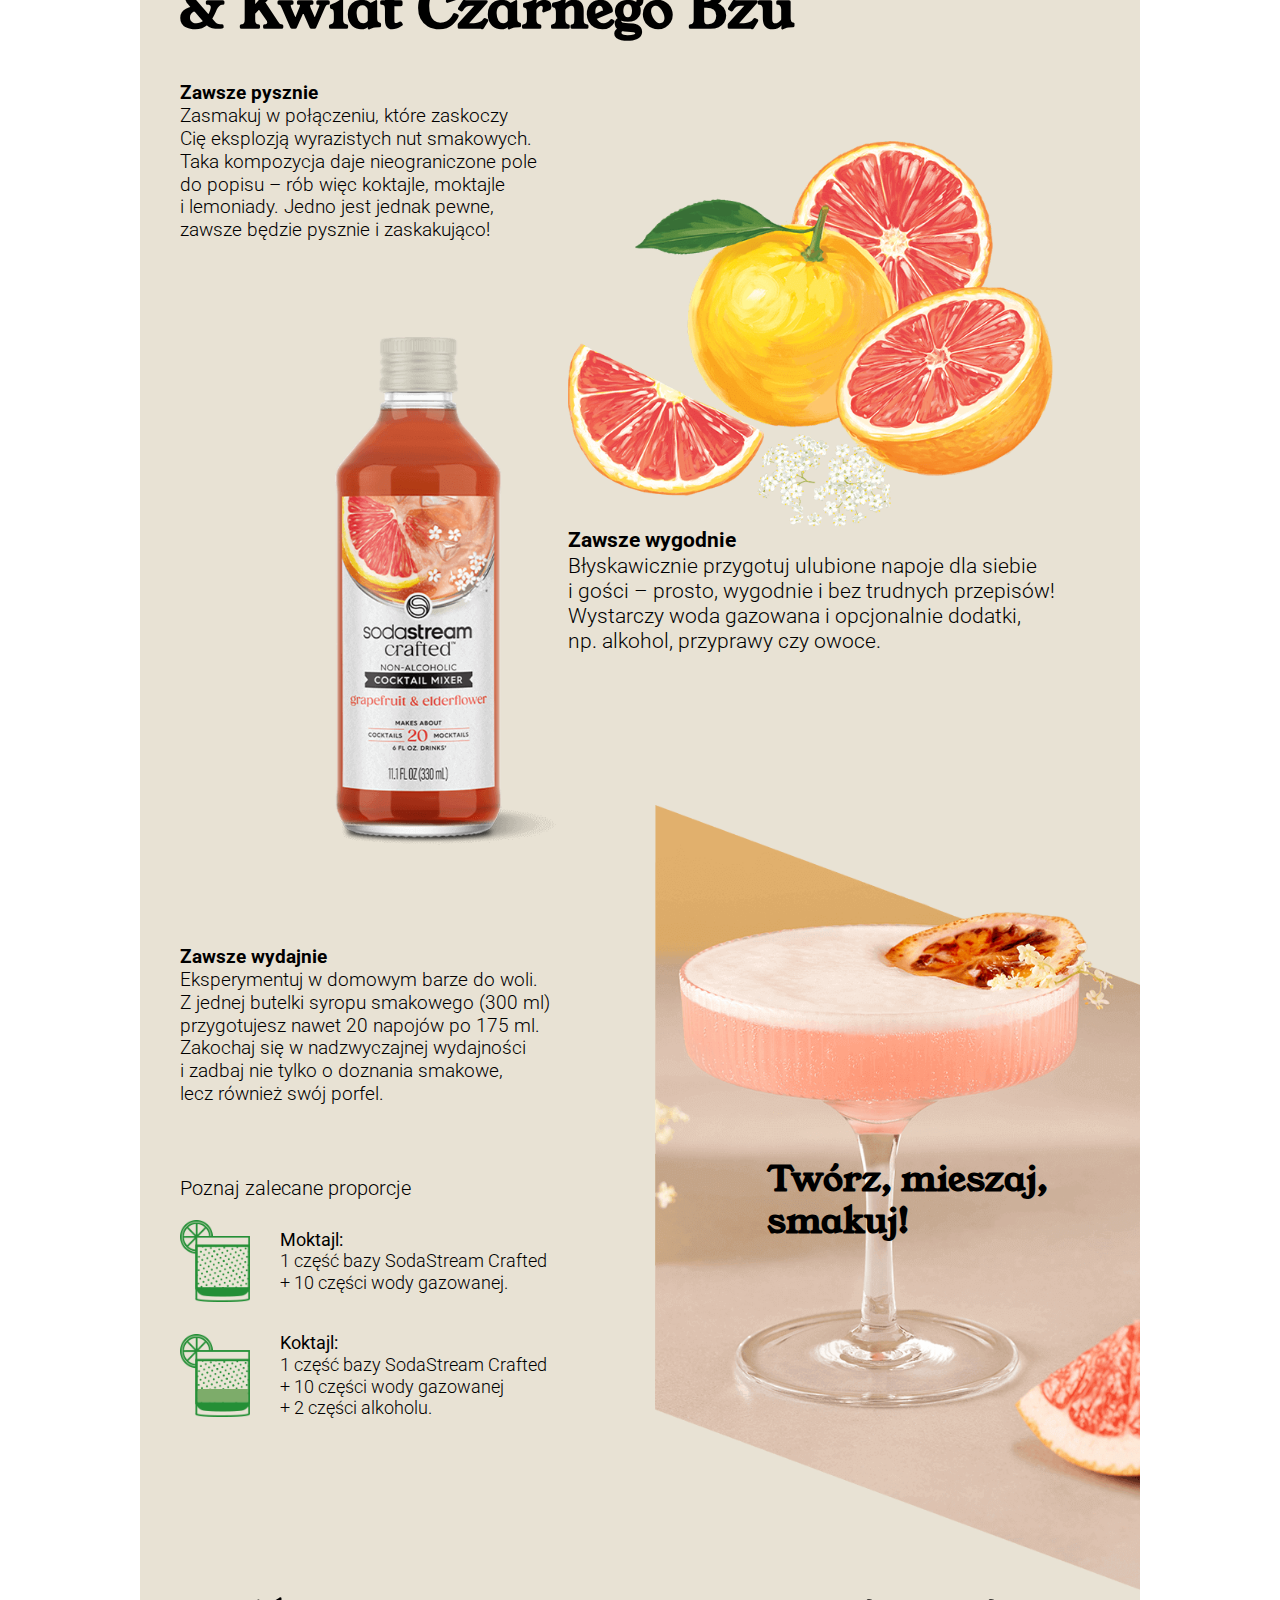
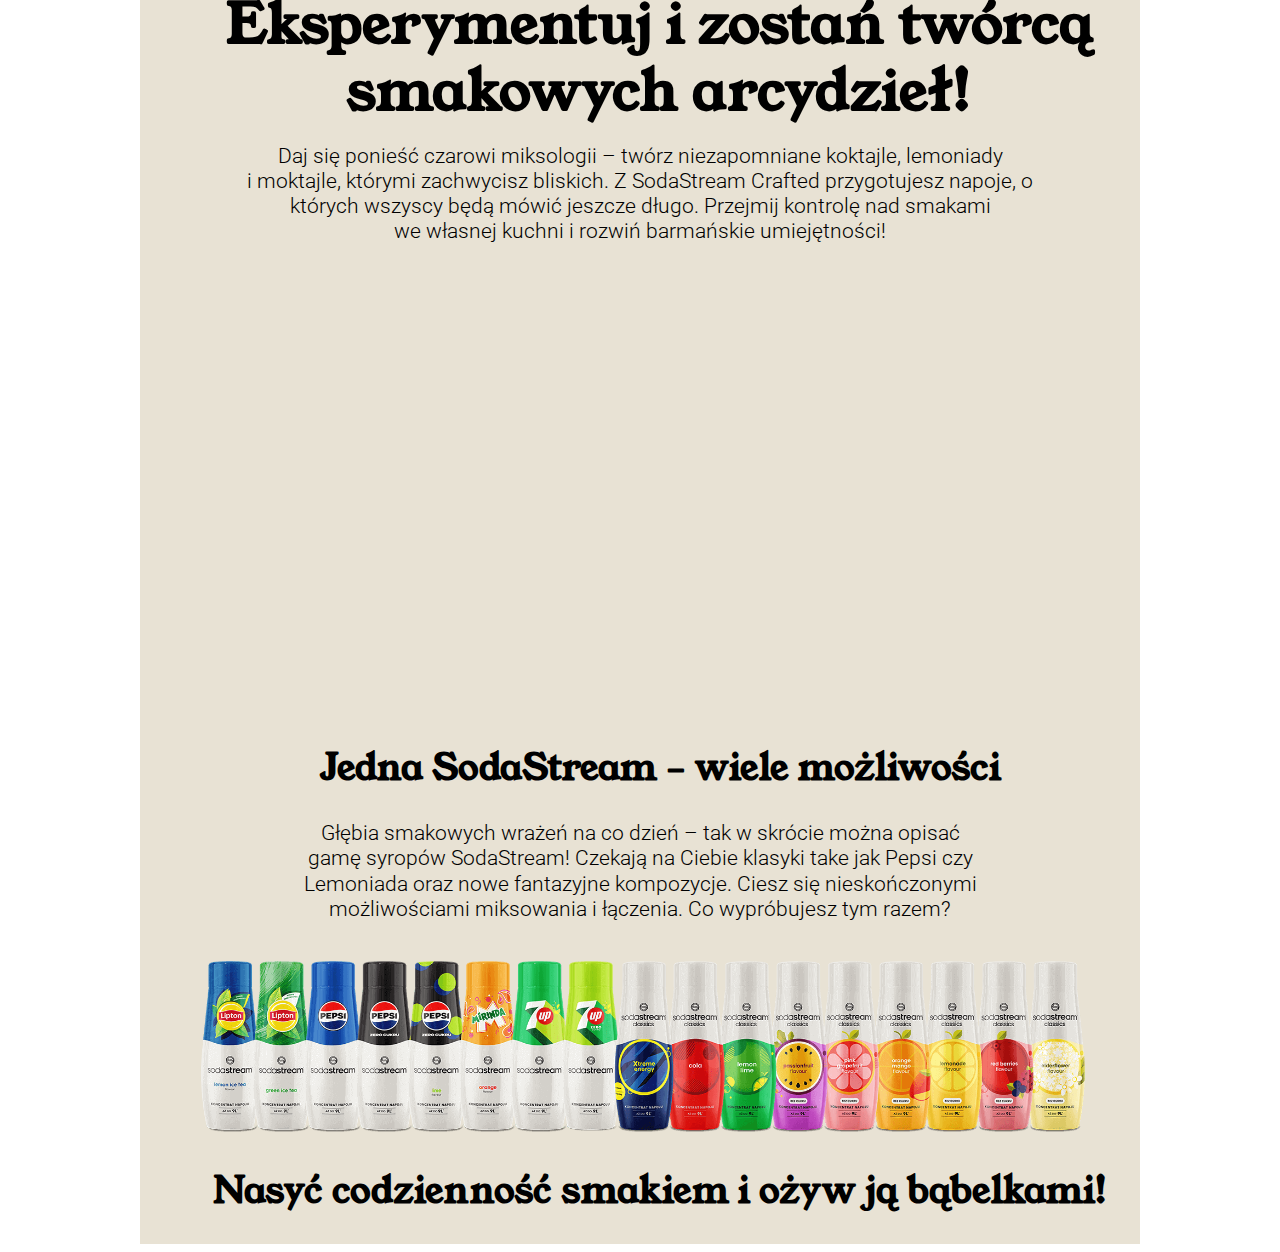
==== commit f167911b: "feat: change font weight to 300" ====
--- a/7290113762961/index.html
+++ b/7290113762961/index.html
@@ -102,7 +102,7 @@
       }
       #es-rc-content.es-rc .es-kv__text {
         font-family: "HurmeGeometricSans3-Regular", "Roboto";
-        font-weight: 400;
+        font-weight: 300;
         margin: 0 auto;
         margin-bottom: 30px;
         text-align: center;
@@ -133,7 +133,7 @@
         margin: 0;
         padding: 0;
         font-family: "HurmeGeometricSans3-Regular", "Roboto";
-        font-weight: 400;
+        font-weight: 300;
         color: #000000;
         padding: 0 15px 25px;
         margin: 0 auto;
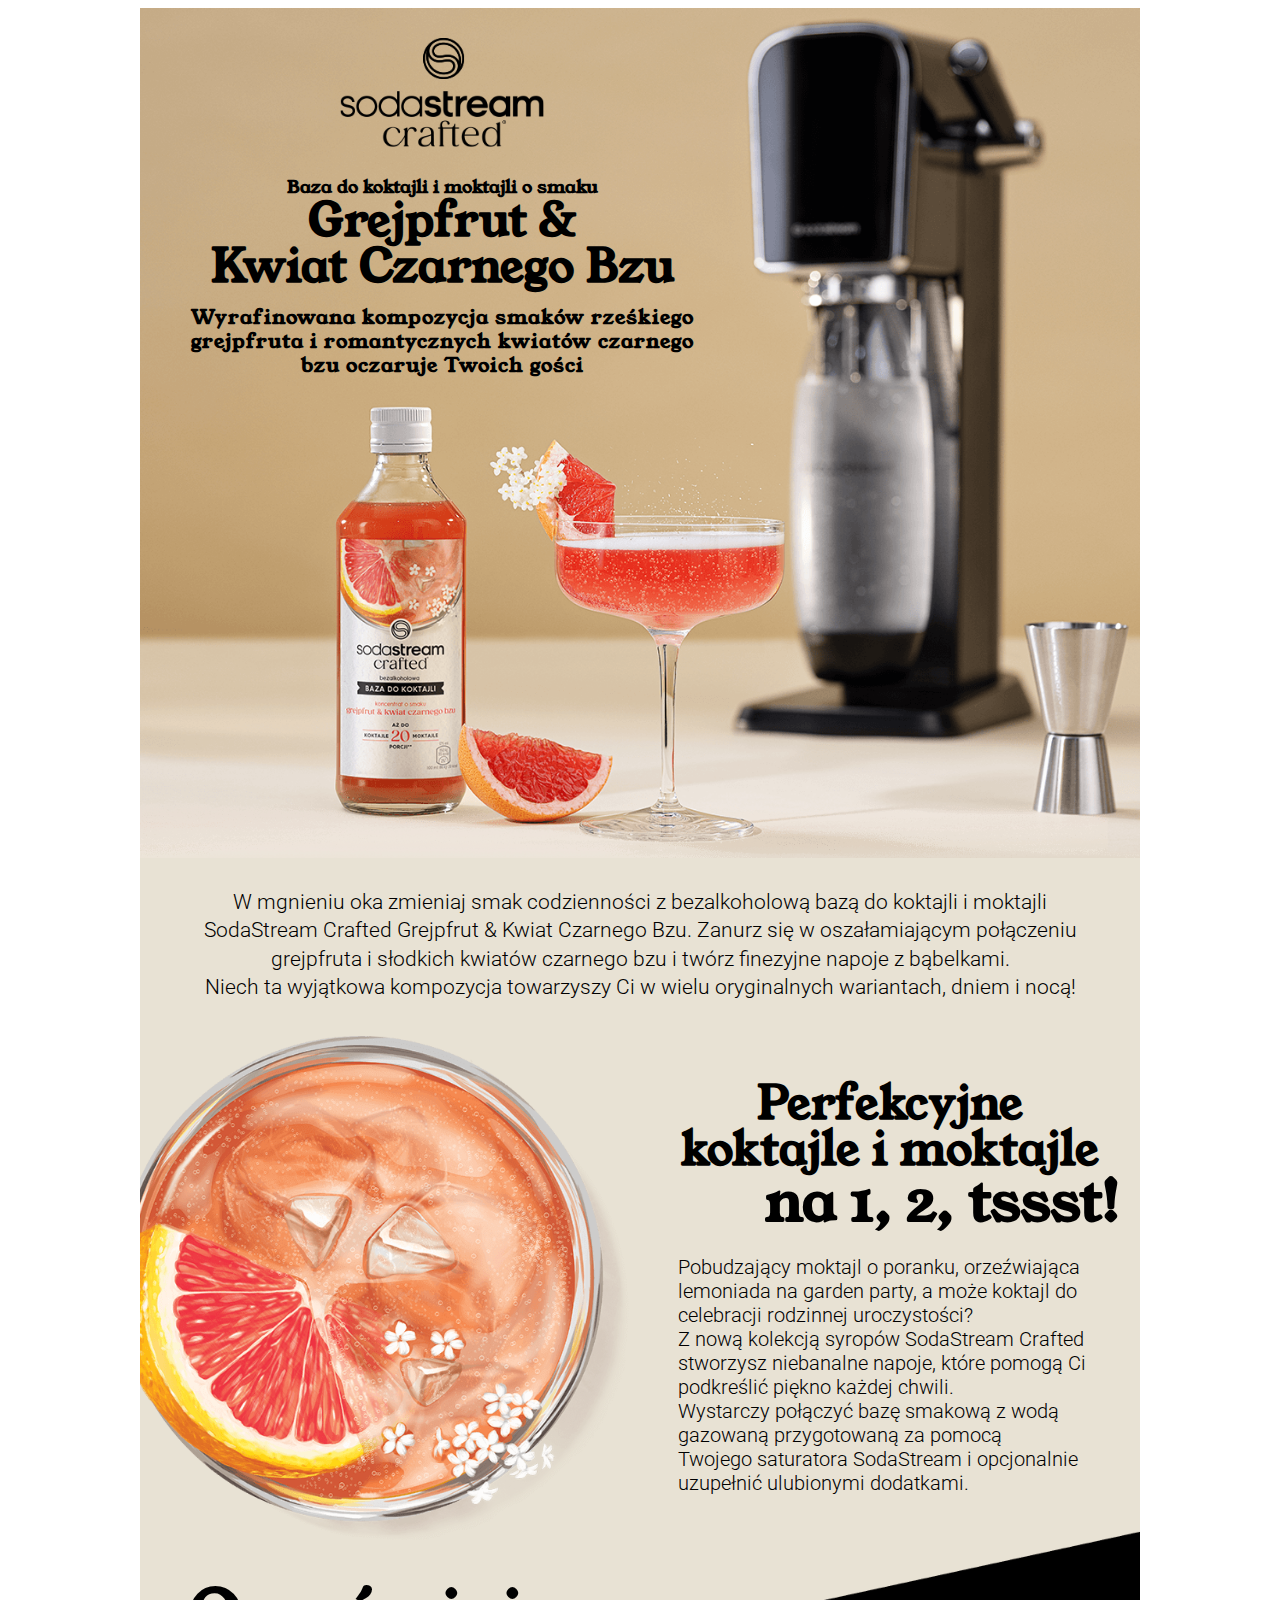
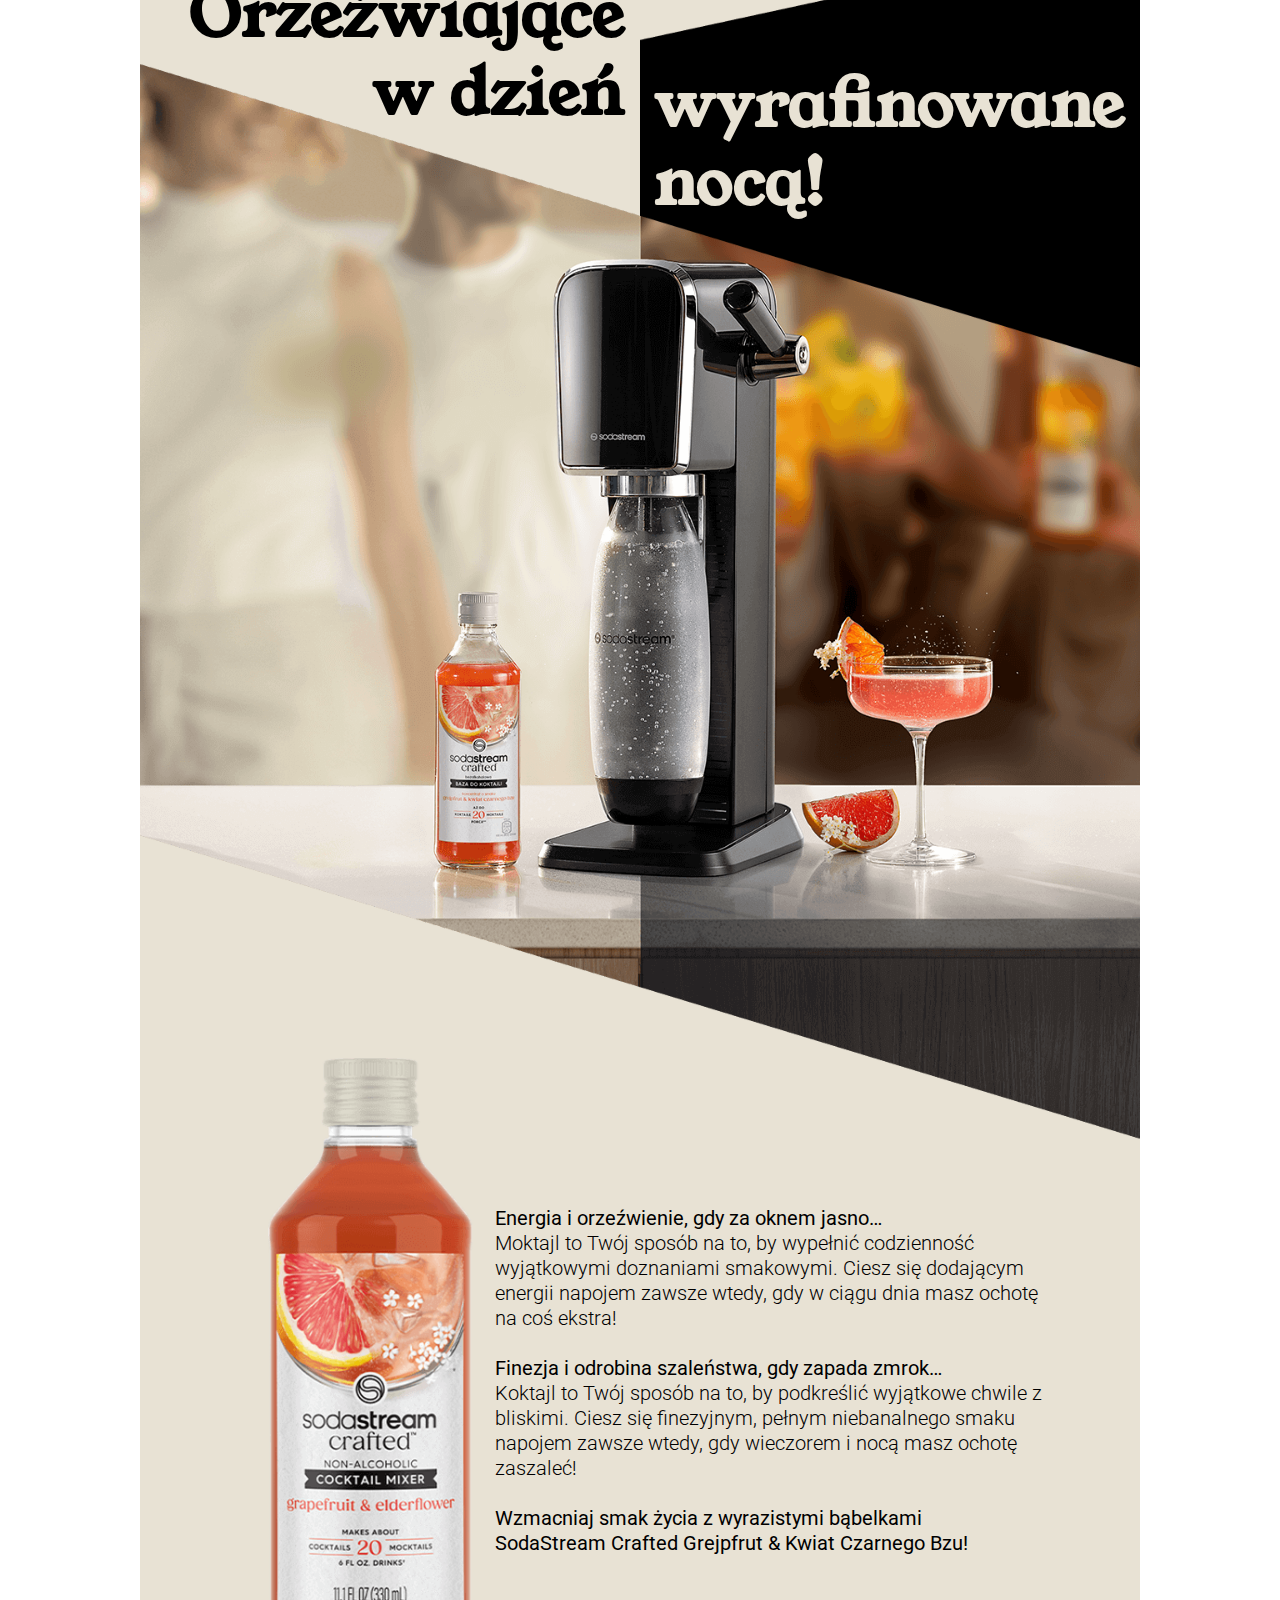
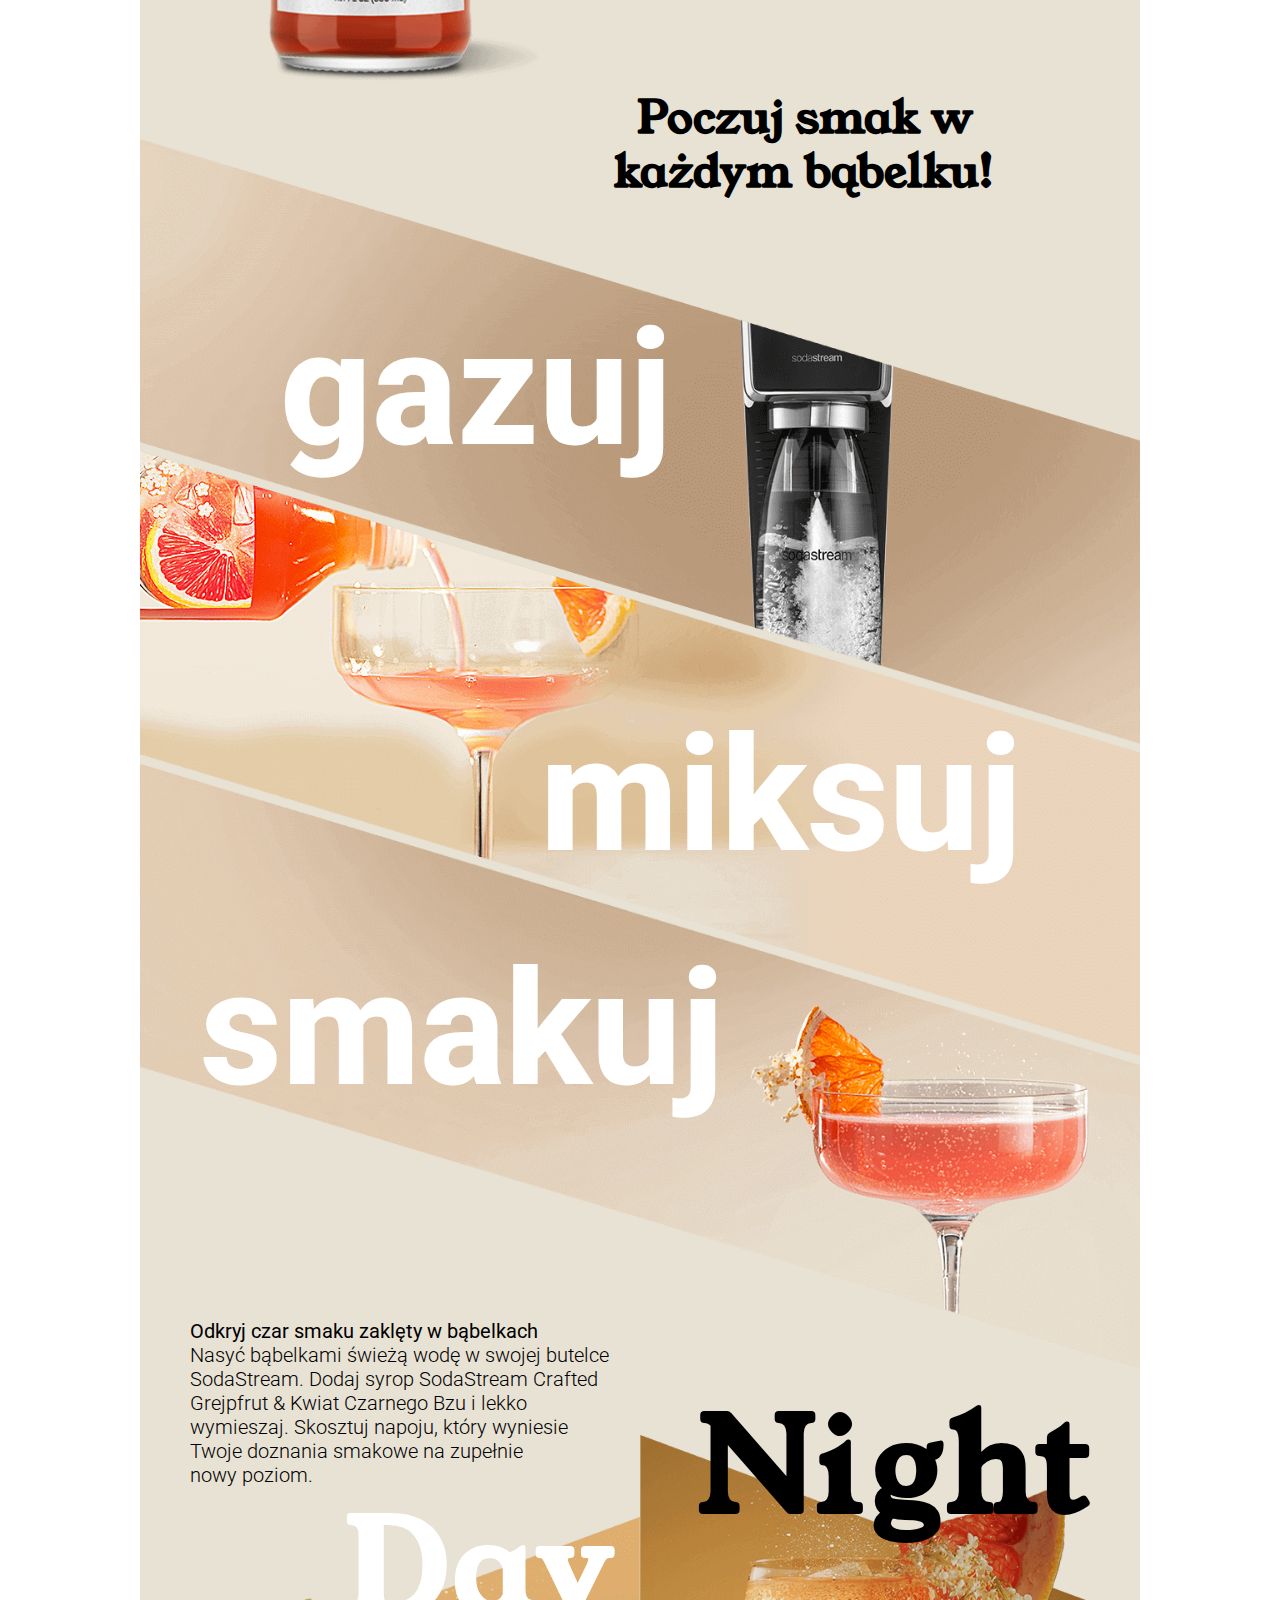
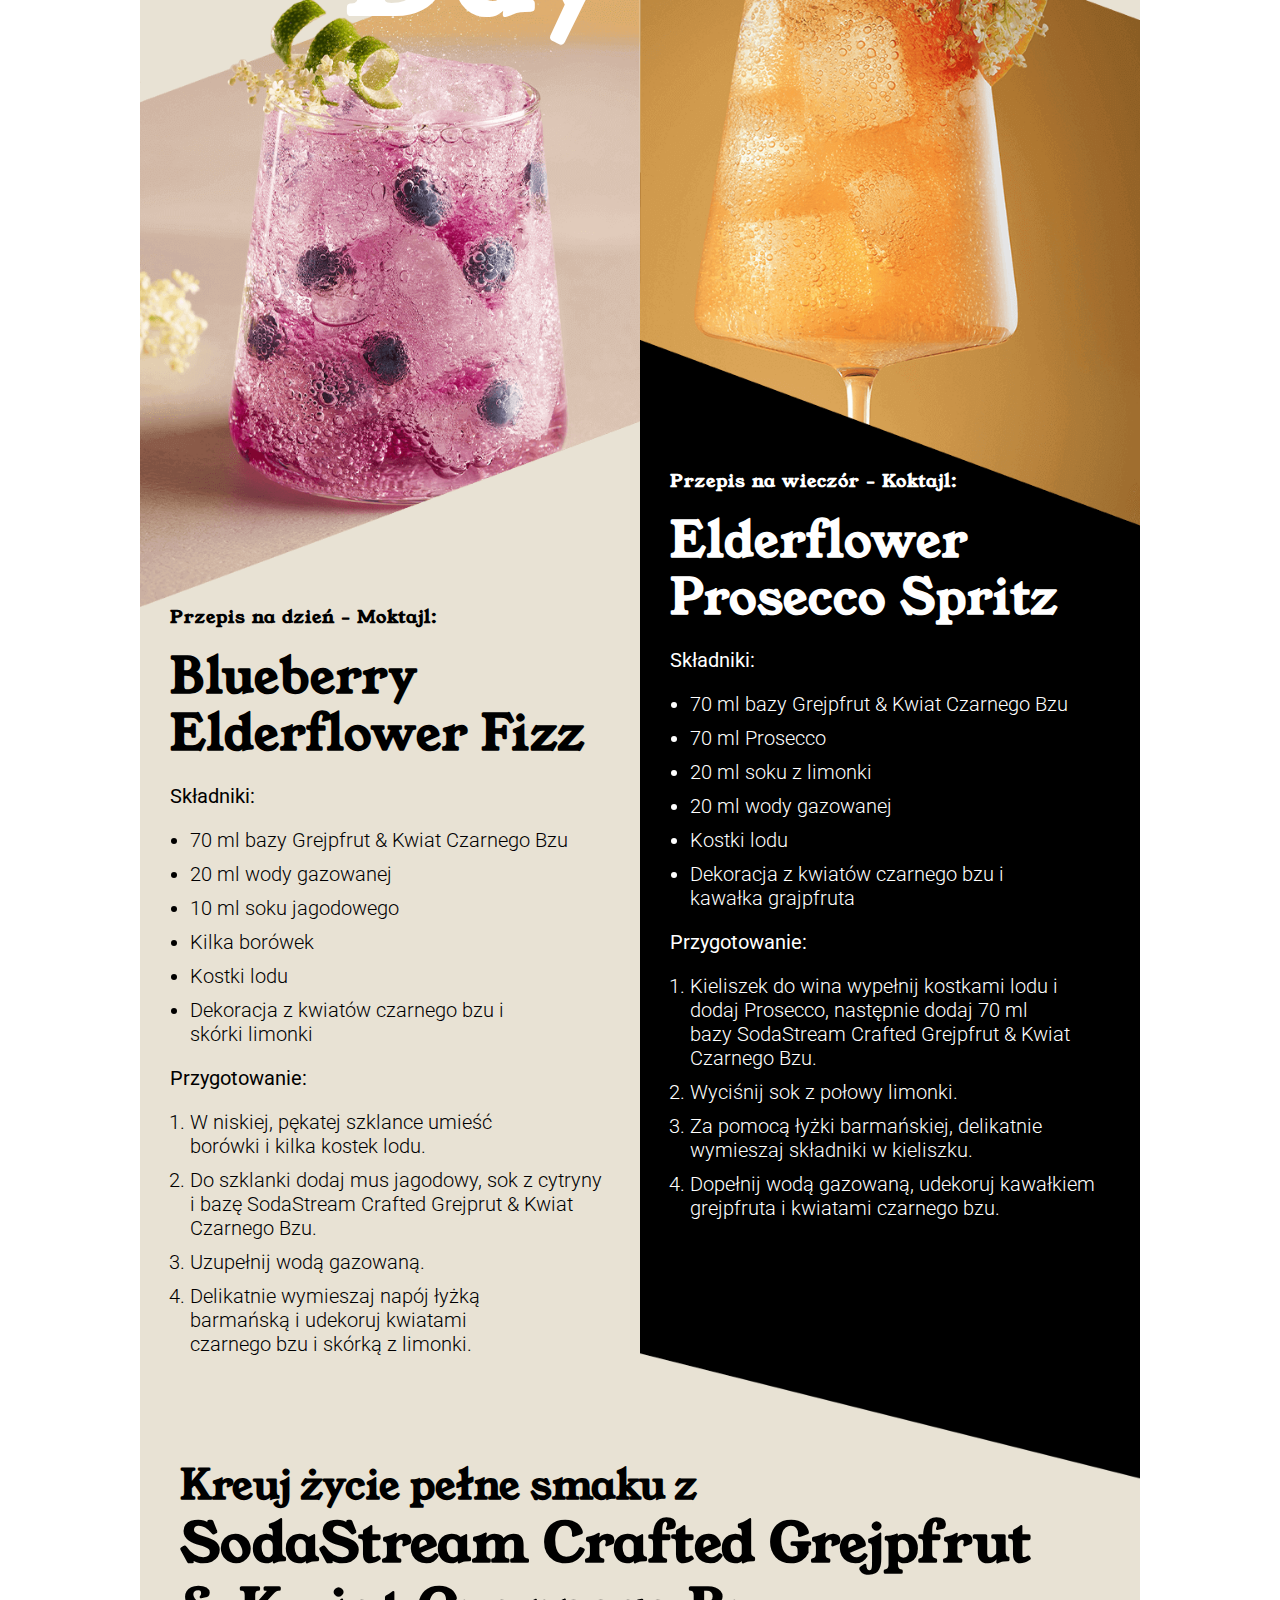
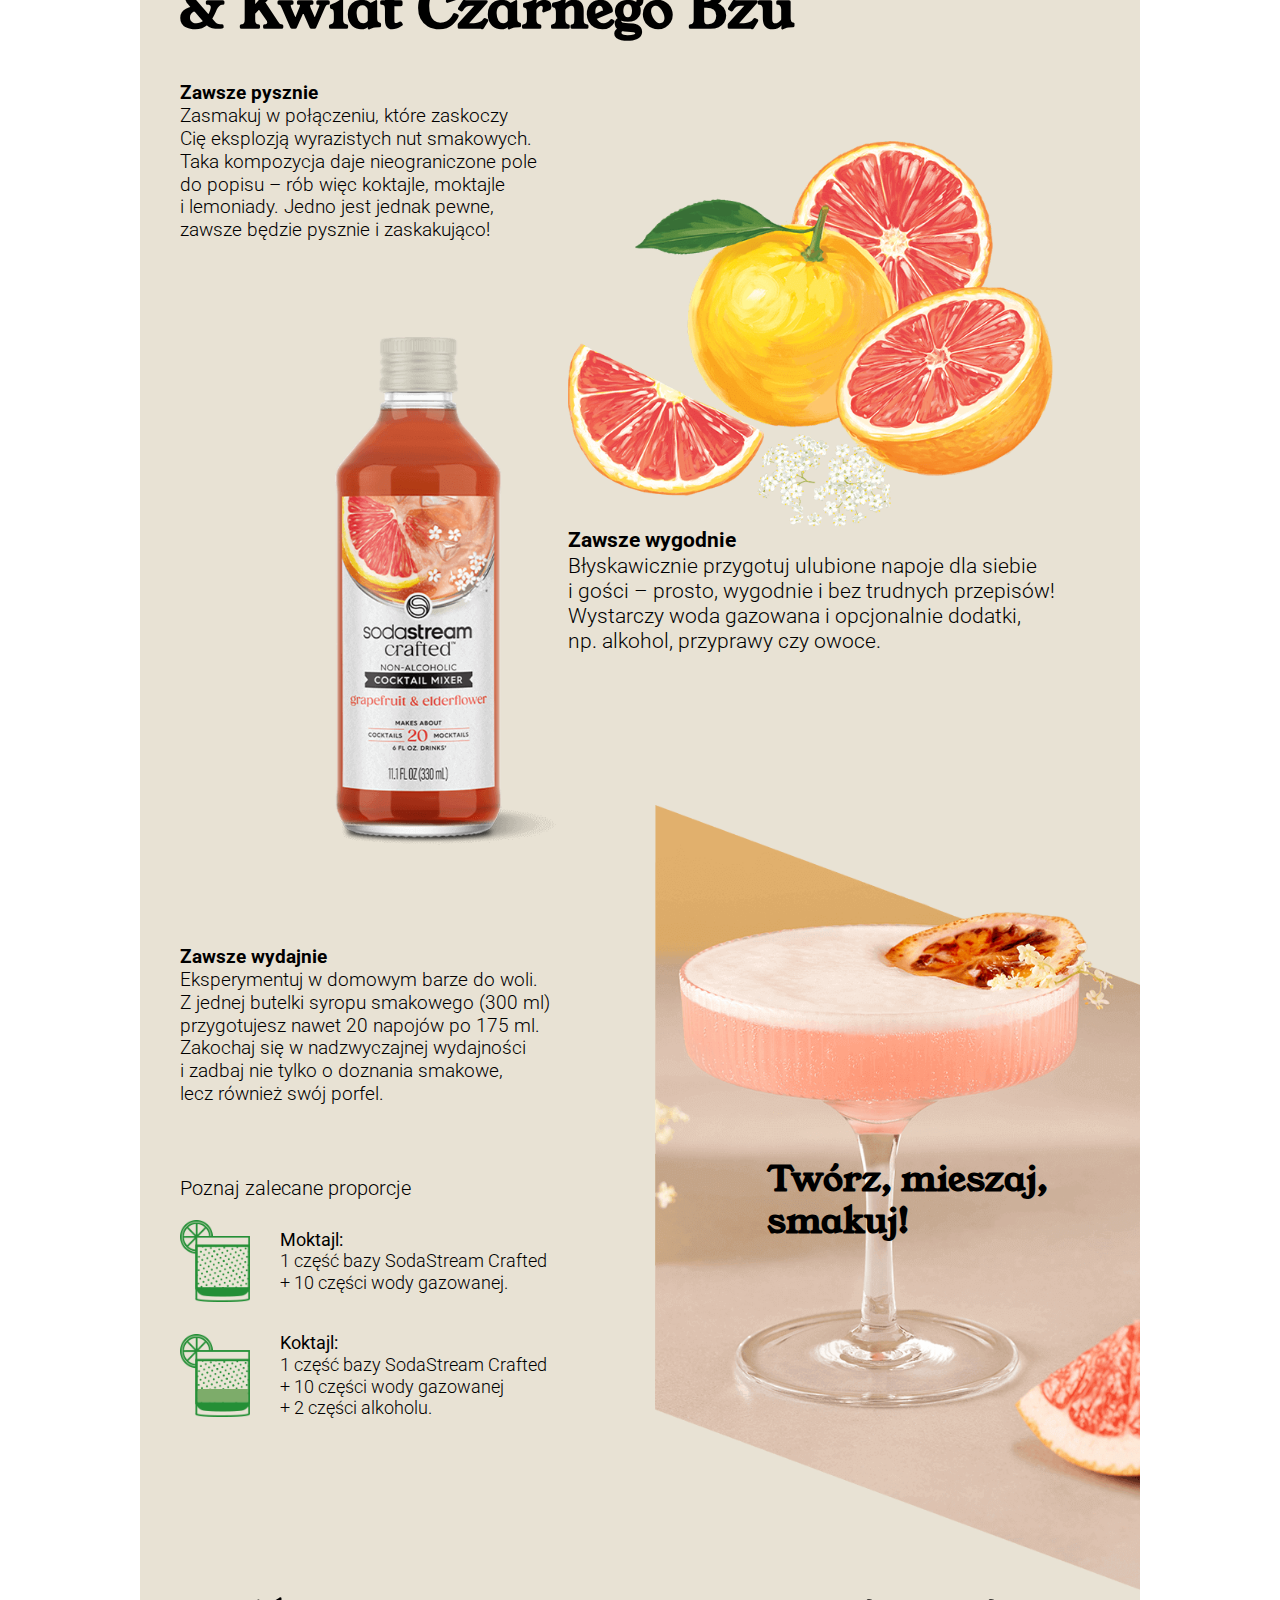
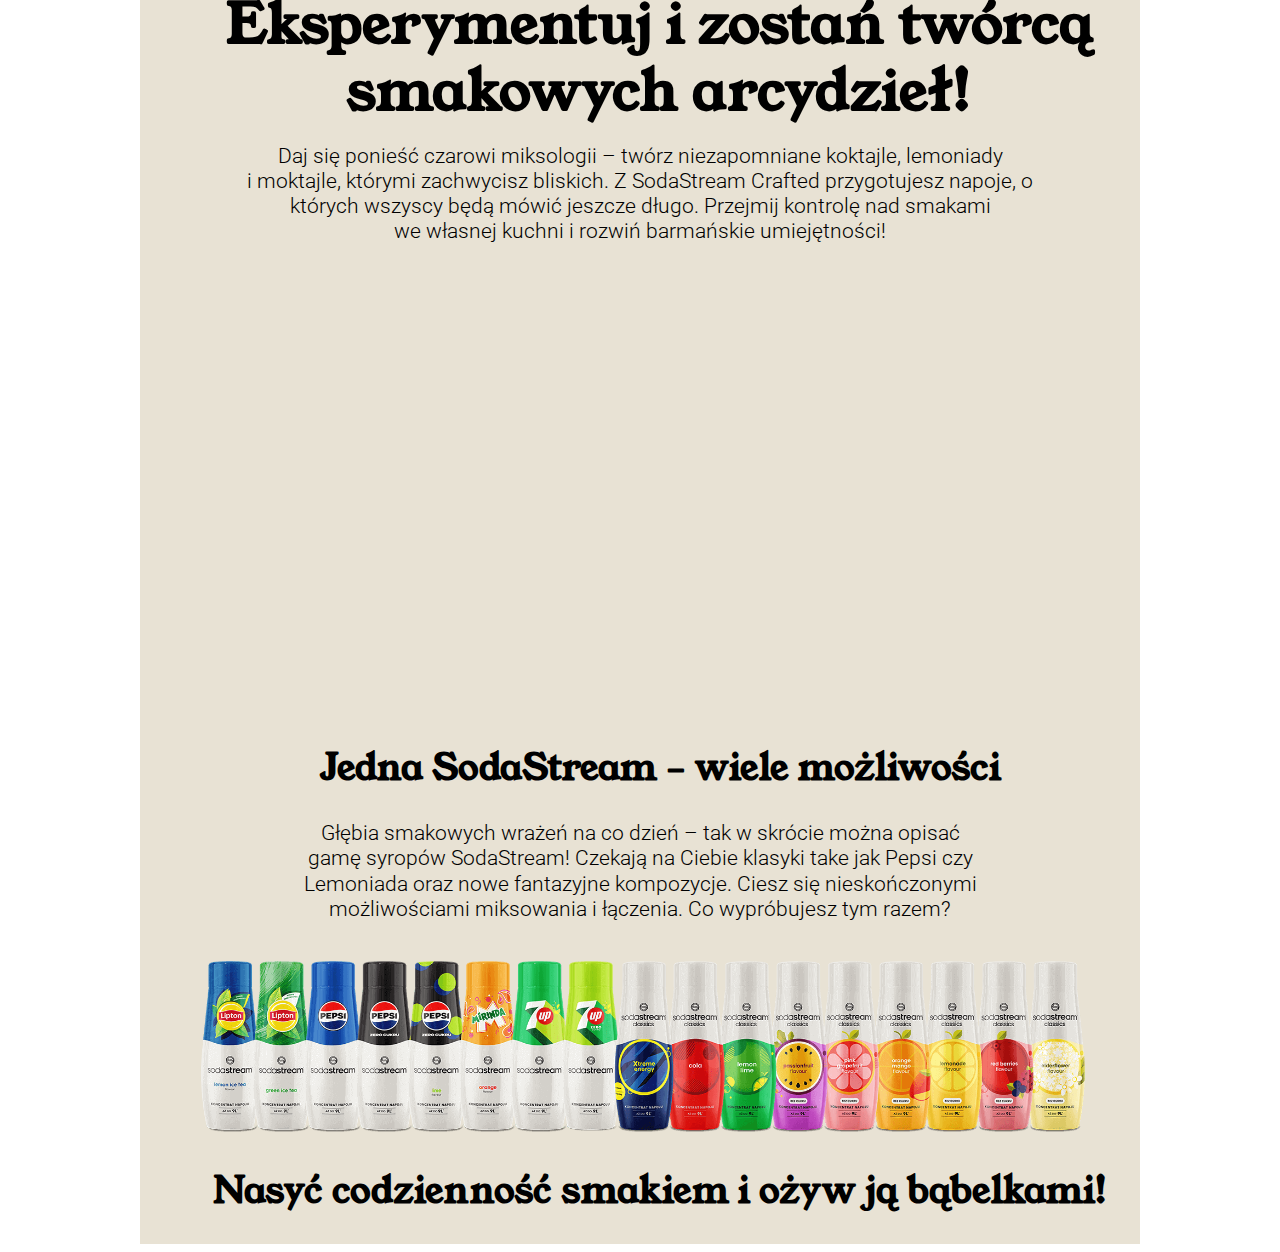
==== commit 1730c8f1: "feat: change kv title" ====
--- a/7290113762961/index.html
+++ b/7290113762961/index.html
@@ -1046,10 +1046,10 @@
         #es-rc-content.es-rc .es-kv__title-group {
           max-width: 524px;
           left: 4%;
-          top: -3%;
+          top: 0%;
         }
         #es-rc-content.es-rc .es-kv__title {
-          font-size: 48px;
+          font-size: 46px;
         }
         #es-rc-content.es-rc .es-kv__subtitle {
           font-size: 20px;
